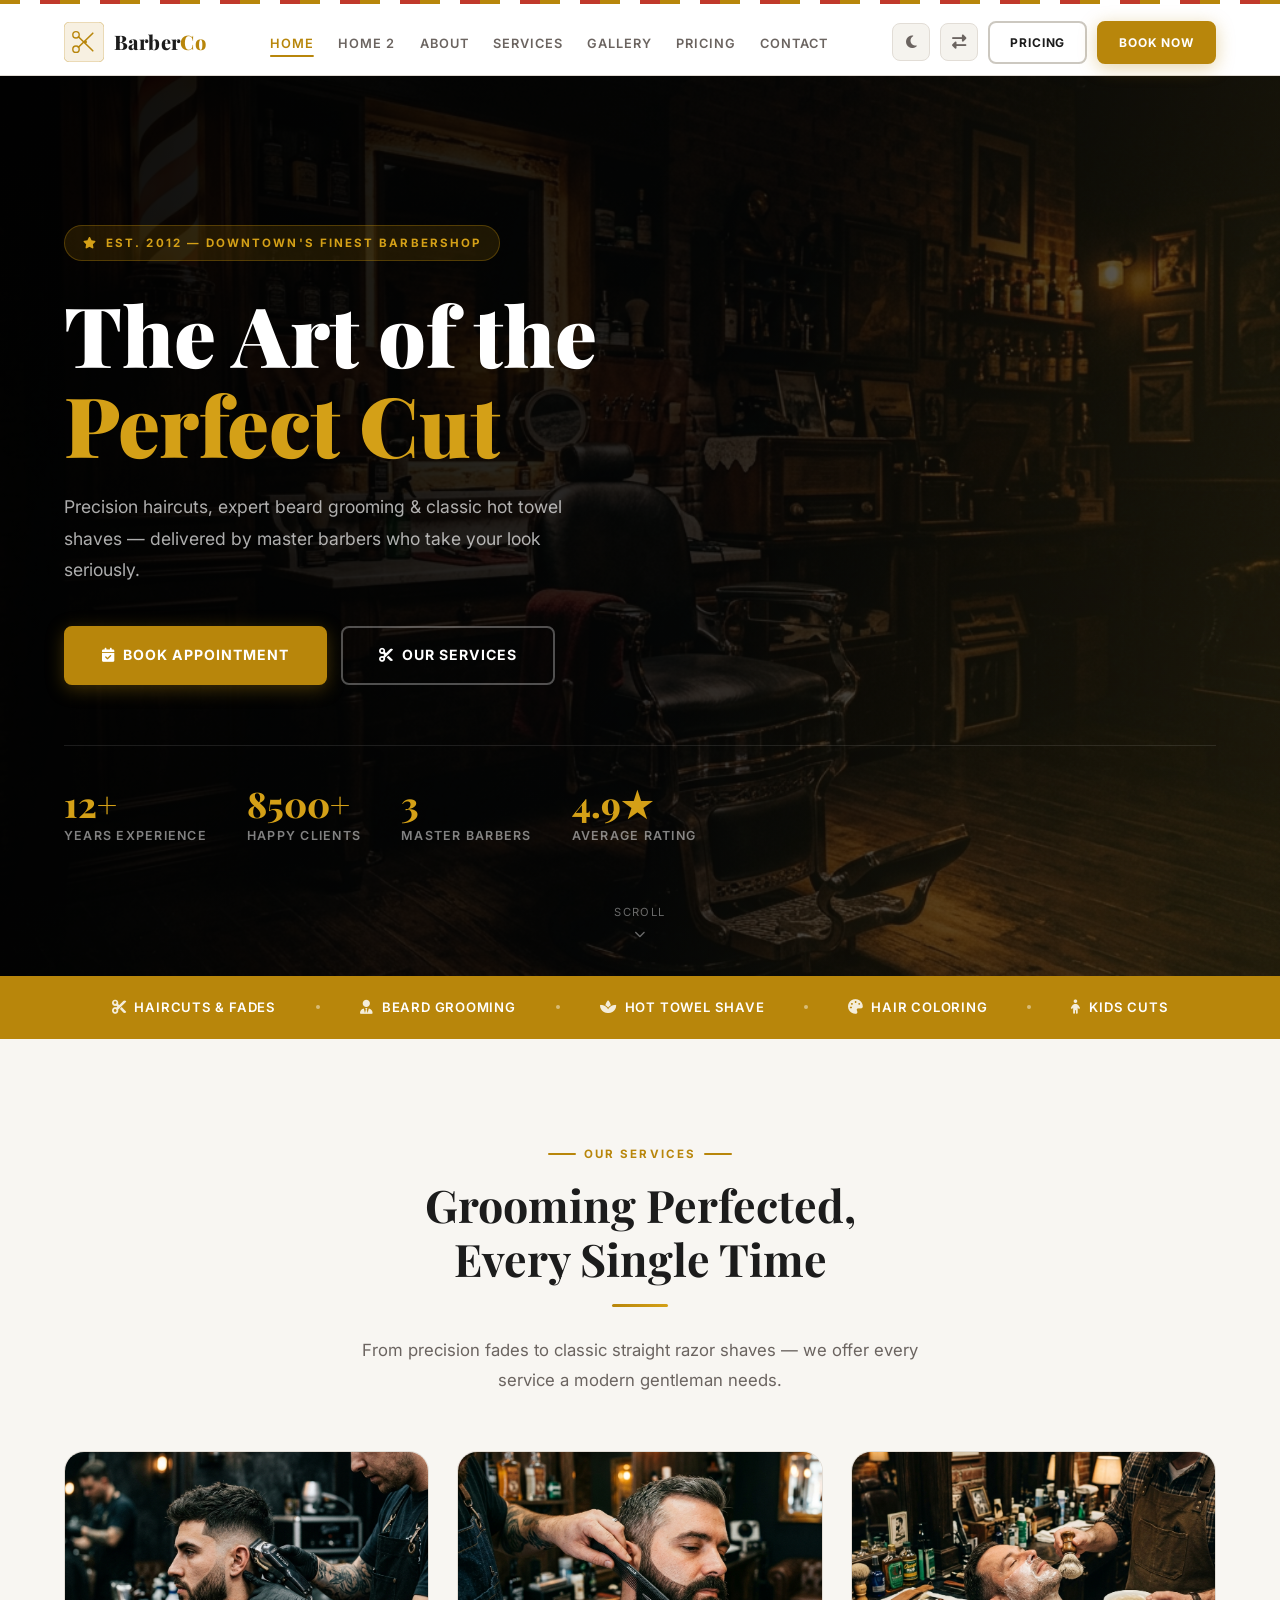
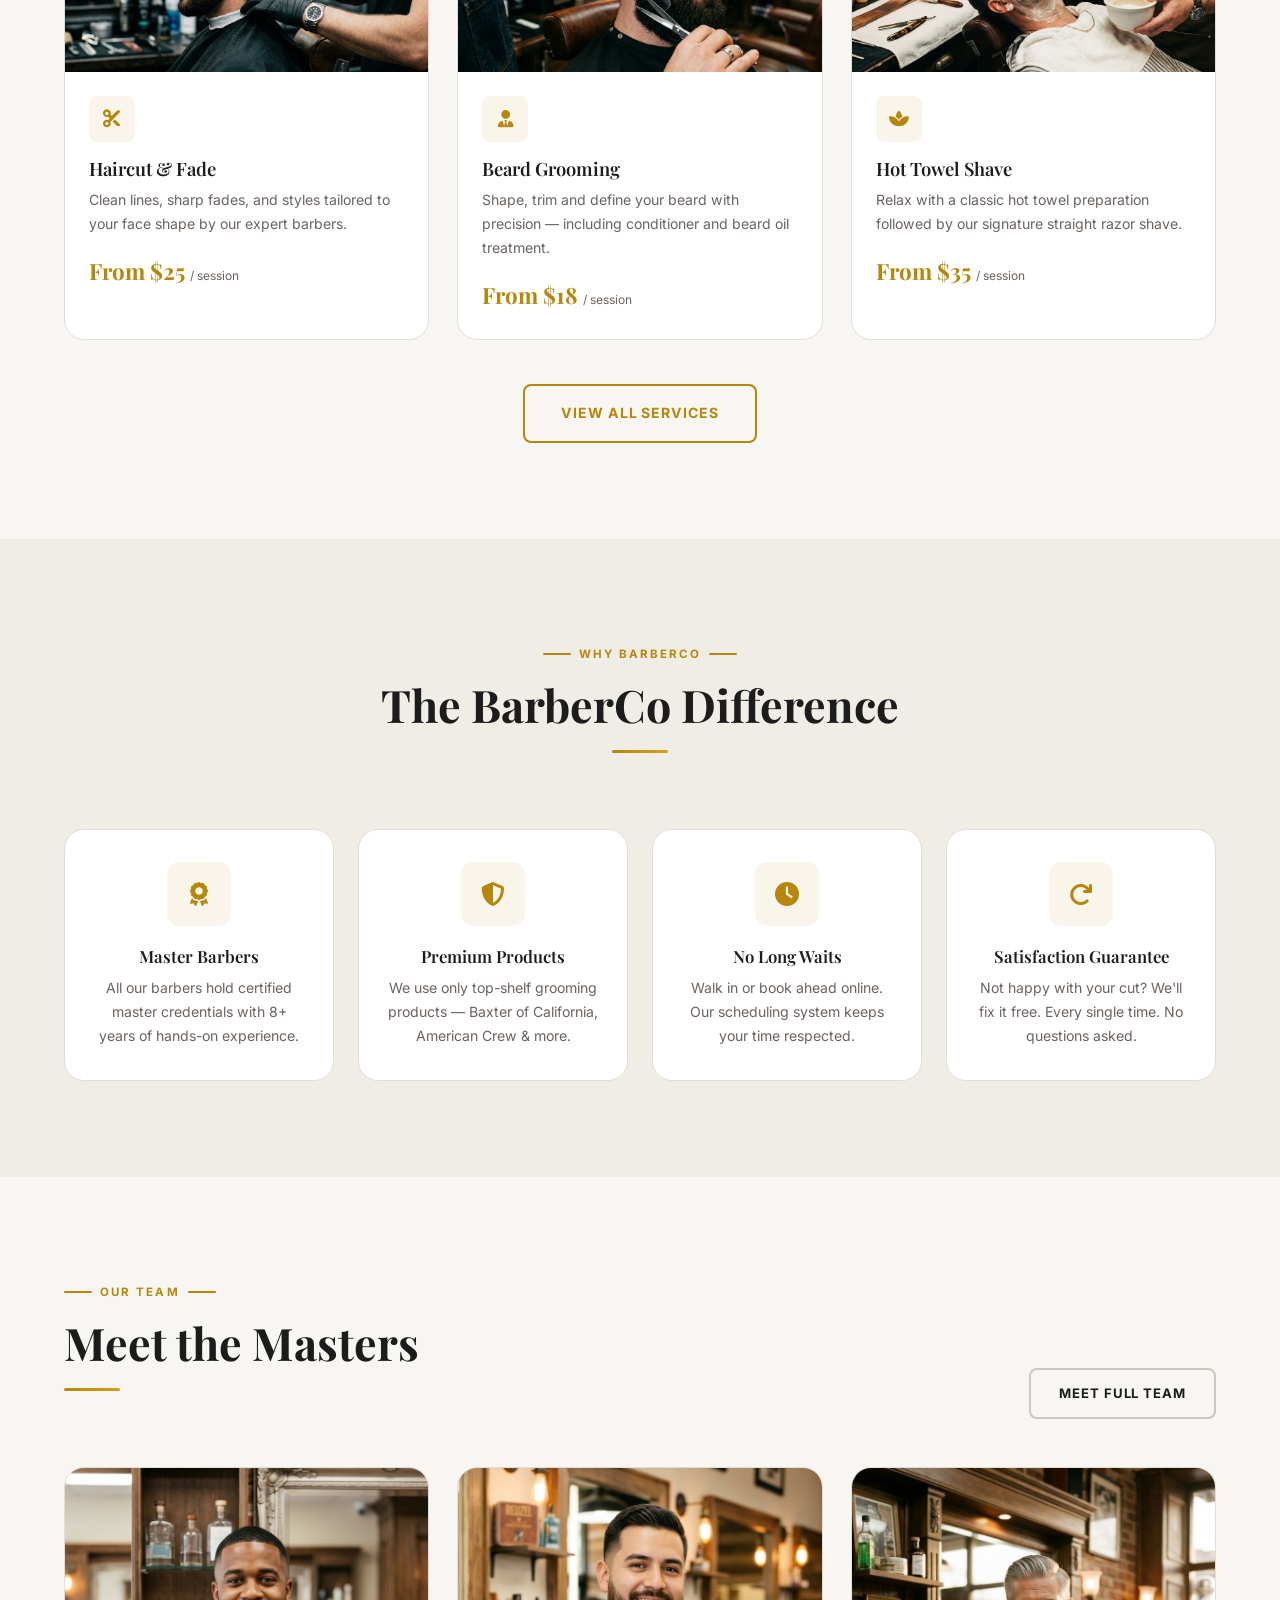
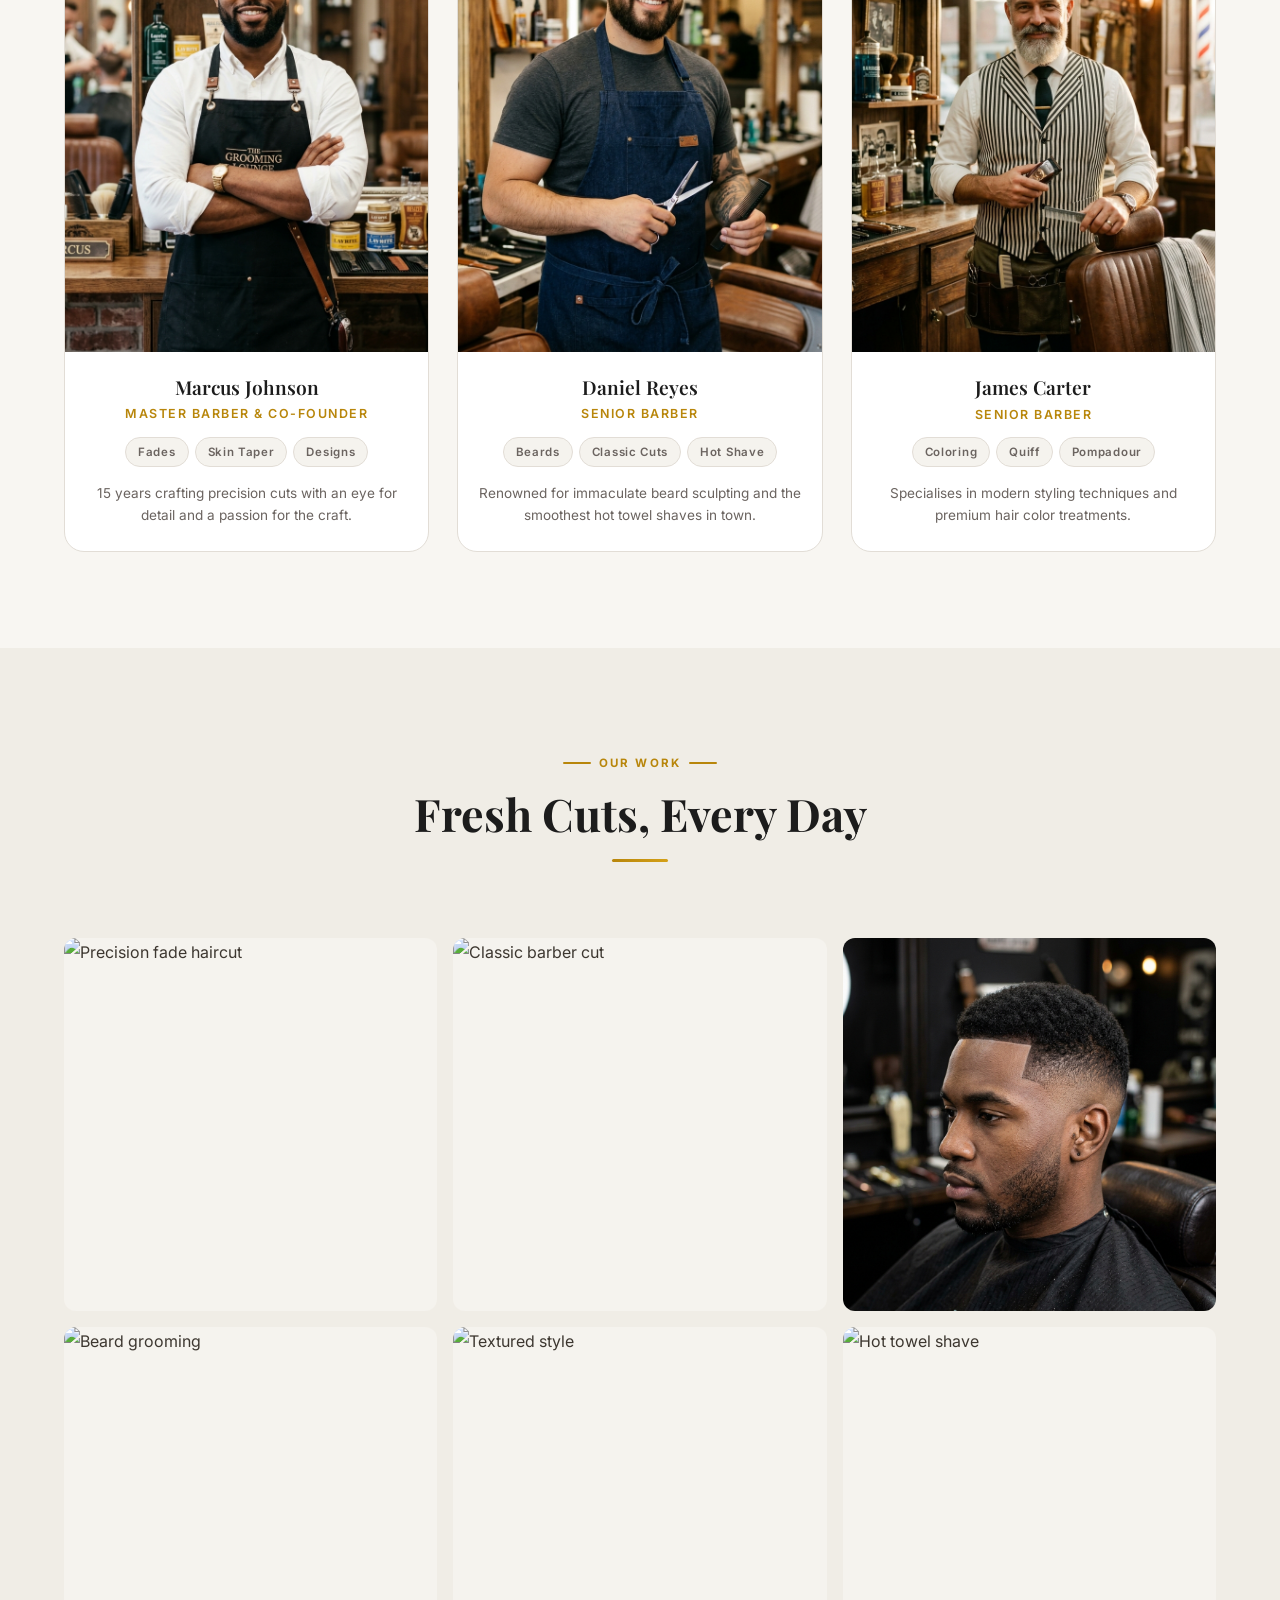
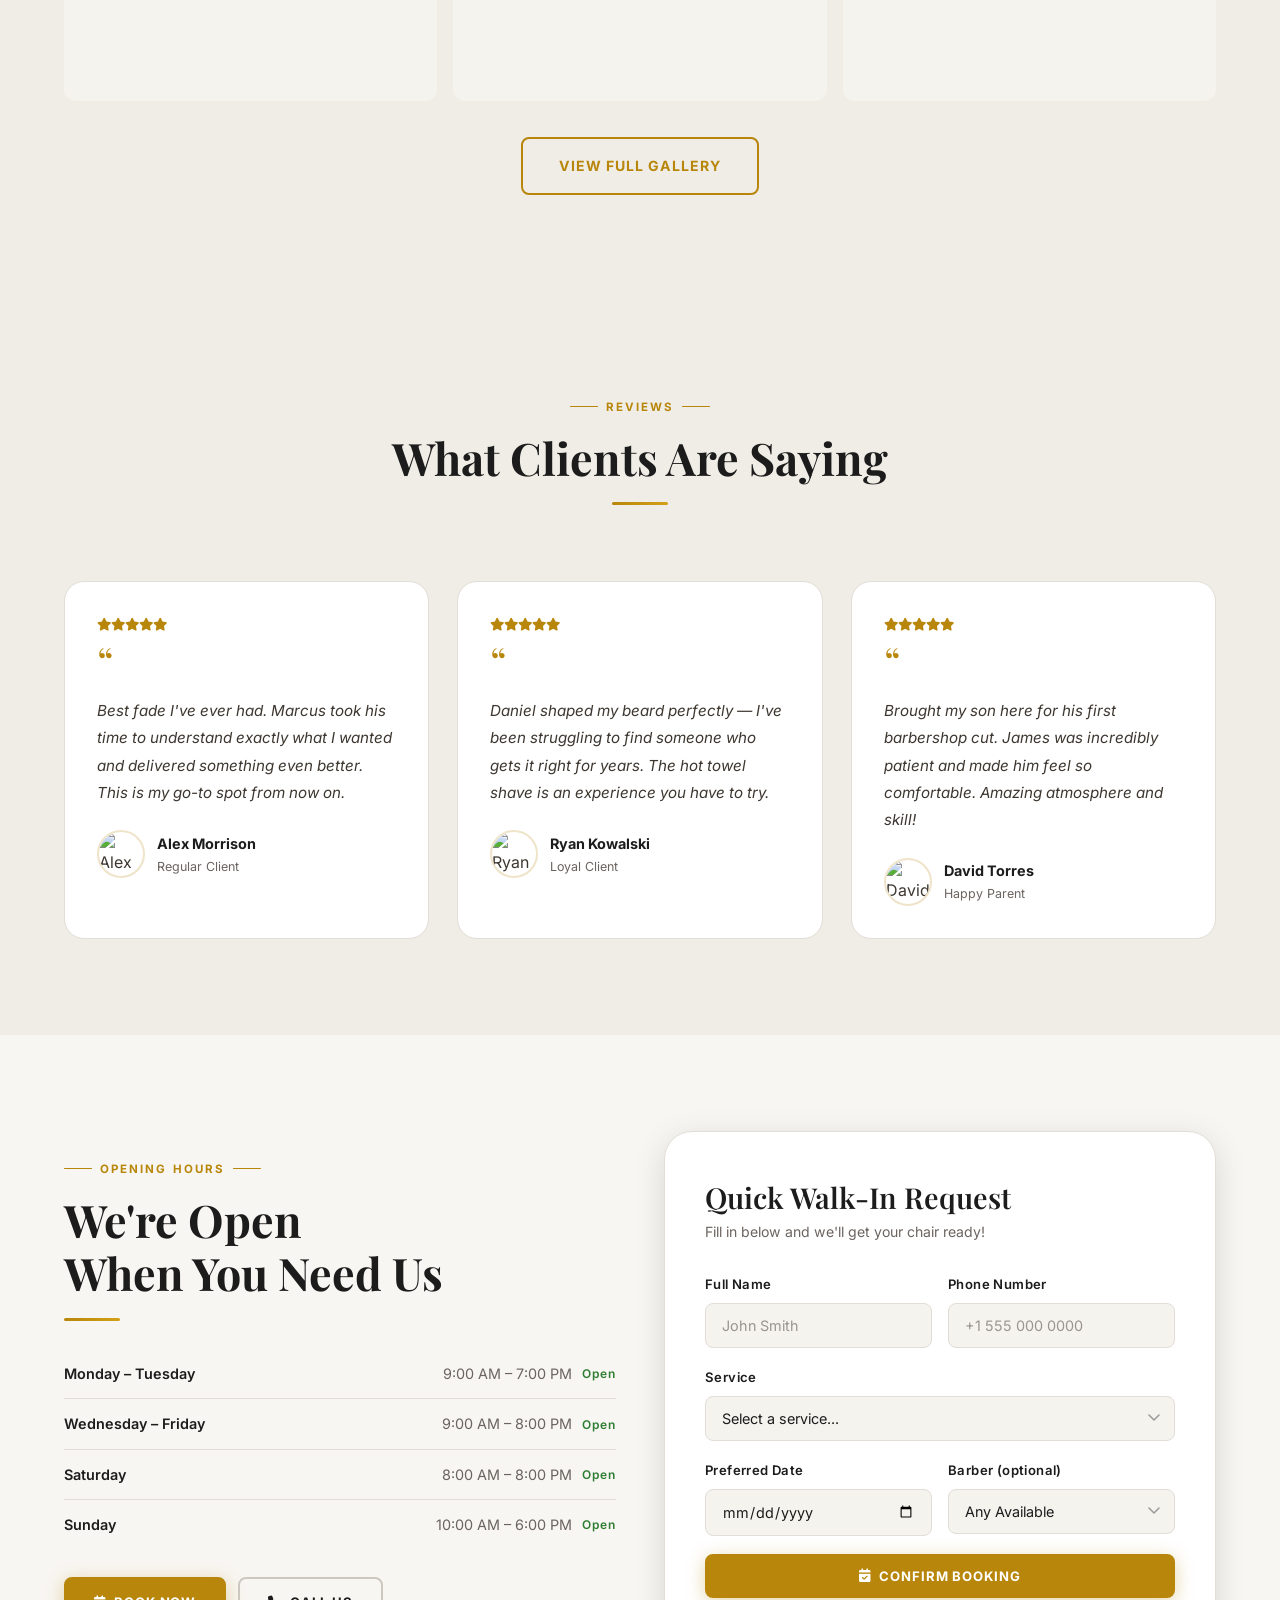
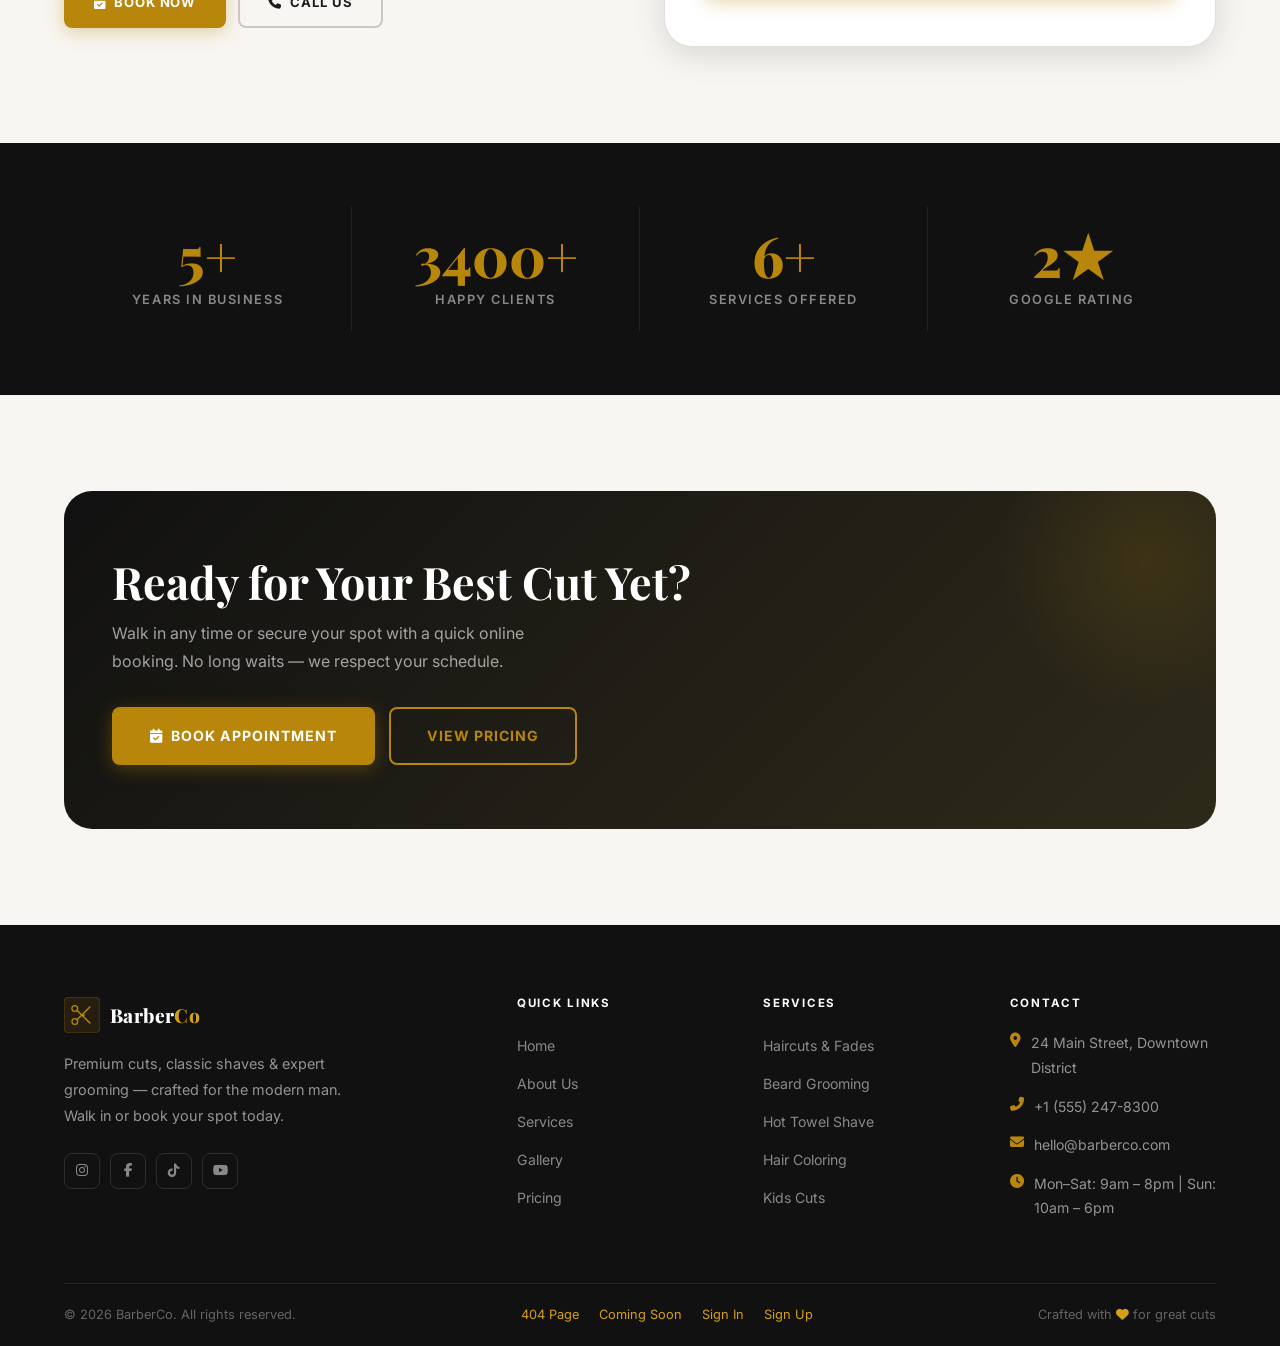
==== index.html @ e9c9df21 "first commit" ====
<!DOCTYPE html>
<html lang="en" dir="ltr">
<head>
    <meta charset="UTF-8">
    <meta name="viewport" content="width=device-width, initial-scale=1.0">
    <meta name="description" content="BarberCo — Premium Barbershop & Men's Grooming Salon. Expert haircuts, beard grooming, hot towel shaves and more. Walk in or book an appointment today.">
    <title>BarberCo | Premium Barbershop & Men's Grooming Salon</title>
    <link rel="icon" href="data:image/svg+xml,%3Csvg xmlns='http://www.w3.org/2000/svg' viewBox='0 0 100 100'%3E%3Crect width='100' height='100' rx='14' fill='%23B8860B' opacity='.15'/%3E%3Ccircle cx='30' cy='32' r='8' fill='none' stroke='%23B8860B' stroke-width='7'/%3E%3Ccircle cx='30' cy='68' r='8' fill='none' stroke='%23B8860B' stroke-width='7'/%3E%3Cline x1='36' y1='37' x2='72' y2='72' stroke='%23B8860B' stroke-width='8' stroke-linecap='round'/%3E%3Cline x1='36' y1='63' x2='72' y2='28' stroke='%23B8860B' stroke-width='8' stroke-linecap='round'/%3E%3C/svg%3E">
    <link rel="stylesheet" href="style.css">
    <link rel="stylesheet" href="https://cdnjs.cloudflare.com/ajax/libs/font-awesome/6.5.1/css/all.min.css">
    <style>
        /* ---- Hero ---- */
        .hero {
            position:relative;
            min-height:100vh;
            display:flex;
            align-items:center;
            overflow:hidden;
            background:#111;
        }
        .hero-bg {
            position:absolute;
            inset:0;
            width:100%;
            height:100%;
            object-fit:cover;
            opacity:0.45;
        }
        .hero-gradient-overlay {
            position:absolute;
            inset:0;
            background: linear-gradient(105deg, rgba(0,0,0,0.92) 0%, rgba(0,0,0,0.6) 55%, rgba(184,134,11,0.12) 100%);
        }
        .hero-content {
            position:relative;
            z-index:2;
            padding:100px 0 80px;
        }
        .hero-badge {
            display:inline-flex;
            align-items:center;
            gap:8px;
            background:rgba(184,134,11,0.15);
            border:1px solid rgba(184,134,11,0.35);
            color: #D4A017;
            font-size:0.72rem;
            font-weight:700;
            letter-spacing:0.18em;
            text-transform:uppercase;
            padding:7px 18px;
            border-radius:999px;
            margin-bottom:28px;
        }
        .hero-title {
            font-size:clamp(2.8rem,7vw,5.2rem);
            font-weight:900;
            color:#FFFFFF;
            line-height:1.08;
            margin-bottom:22px;
            max-width:680px;
        }
        .hero-title span { color: #D4A017; }
        .hero-desc {
            font-size:1.1rem;
            color:rgba(255,255,255,0.68);
            max-width:520px;
            line-height:1.8;
            margin-bottom:40px;
        }
        .hero-actions { display:flex; gap:14px; flex-wrap:wrap; }
        .hero-stats {
            display:flex;
            gap:40px;
            margin-top:60px;
            padding-top:40px;
            border-top:1px solid rgba(255,255,255,0.1);
            flex-wrap:wrap;
        }
        .hero-stat-num {
            font-family:'Playfair Display',serif;
            font-size:2.2rem;
            font-weight:800;
            color:#D4A017;
            line-height:1;
        }
        .hero-stat-label {
            font-size:0.78rem;
            font-weight:600;
            letter-spacing:0.1em;
            text-transform:uppercase;
            color:rgba(255,255,255,0.5);
            margin-top:4px;
        }
        /* Scroll indicator */
        .scroll-indicator {
            position:absolute;
            bottom:36px;
            left:50%;
            transform:translateX(-50%);
            display:flex;
            flex-direction:column;
            align-items:center;
            gap:6px;
            color:rgba(255,255,255,0.4);
            font-size:0.7rem;
            letter-spacing:0.12em;
            text-transform:uppercase;
            animation:bounce 2s infinite;
            z-index:2;
        }
        @keyframes bounce { 0%,100%{transform:translateX(-50%) translateY(0)} 50%{transform:translateX(-50%) translateY(6px)} }
        /* Services strip */
        .services-strip {
            background: var(--primary);
            padding:20px 0;
        }
        .strip-inner {
            display:flex;
            align-items:center;
            justify-content:center;
            gap:40px;
            flex-wrap:wrap;
        }
        .strip-item {
            display:flex;
            align-items:center;
            gap:8px;
            color:#FFFFFF;
            font-size:0.82rem;
            font-weight:600;
            letter-spacing:0.06em;
            text-transform:uppercase;
        }
        .strip-item i { font-size:0.9rem; opacity:0.85; }
        .strip-dot { width:4px; height:4px; border-radius:50%; background:rgba(255,255,255,0.45); }

        /* Why Choose Us */
        .why-card {
            background:var(--surface-card);
            border:1px solid var(--border);
            border-radius:var(--radius-lg);
            padding:32px 28px;
            text-align:center;
            transition:var(--transition);
        }
        .why-card:hover { box-shadow:var(--shadow-lg); transform:translateY(-5px); border-color:var(--primary-glow); }
        .why-icon {
            width:64px; height:64px;
            border-radius:var(--radius-md);
            background:var(--primary-subtle);
            color:var(--primary);
            display:flex;
            align-items:center;
            justify-content:center;
            font-size:1.5rem;
            margin:0 auto 20px;
        }
        .why-title { font-size:1.05rem; margin-bottom:10px; }
        .why-desc { font-size:0.88rem; color:var(--text-muted); line-height:1.7; }

        /* Booking CTA banner */
        .book-banner {
            background: linear-gradient(135deg, var(--secondary-dark) 0%, #2E2A1A 100%);
            border-radius:var(--radius-xl);
            padding:64px 48px;
            display:flex;
            align-items:center;
            justify-content:space-between;
            gap:32px;
            flex-wrap:wrap;
            position:relative;
            overflow:hidden;
        }
        .book-banner::before {
            content:'';
            position:absolute;
            top:-80px; right:-80px;
            width:300px; height:300px;
            border-radius:50%;
            background:radial-gradient(circle,rgba(184,134,11,0.15) 0%,transparent 70%);
        }
        .book-banner-text h2 { color:#FFFFFF; margin-bottom:10px; }
        .book-banner-text p { color:rgba(255,255,255,0.6); max-width:480px; }
        @media(max-width:768px){ .book-banner { padding:40px 24px; flex-direction:column; text-align:center; } }

        /* Testimonials */
        .testimonials-bg { background:var(--bg-alt); }

        /* Opening hours */
        .hours-table { width:100%; }
        .hours-row {
            display:flex;
            justify-content:space-between;
            align-items:center;
            padding:12px 0;
            border-bottom:1px solid var(--border);
            font-size:0.9rem;
        }
        .hours-row:last-child { border-bottom:none; }
        .hours-day { font-weight:600; color:var(--text-dark); }
        .hours-time { color:var(--text-muted); }
        .hours-open { color:var(--success); font-weight:600; font-size:0.75rem; letter-spacing:0.08em; }
    </style>
</head>
<body>

<!-- Navbar -->
<div id="navbar-placeholder"></div>

<!-- ========== HERO ========== -->
<section class="hero" id="hero">
    <img src="assets/hero_home1.png" alt="BarberCo premium barbershop interior" class="hero-bg">
    <div class="hero-gradient-overlay"></div>
    <div class="container">
        <div class="hero-content">
            <div class="hero-badge aos">
                <i class="fas fa-star" style="color:#D4A017;"></i>
                Est. 2012 — Downtown's Finest Barbershop
            </div>
            <h1 class="hero-title aos delay-1">
                The Art of the<br><span>Perfect Cut</span>
            </h1>
            <p class="hero-desc aos delay-2">
                Precision haircuts, expert beard grooming & classic hot towel shaves — delivered by master barbers who take your look seriously.
            </p>
            <div class="hero-actions aos delay-3">
                <a href="contact.html#booking" class="btn btn-primary btn-lg" id="hero-book-btn">
                    <i class="fas fa-calendar-check"></i> Book Appointment
                </a>
                <a href="services.html" class="btn btn-secondary btn-lg" id="hero-services-btn" style="border-color:rgba(255,255,255,0.3);color:#FFFFFF;">
                    <i class="fas fa-scissors"></i> Our Services
                </a>
            </div>
            <div class="hero-stats aos delay-4">
                <div>
                    <div class="hero-stat-num" data-counter data-target="12" data-suffix="+">0+</div>
                    <div class="hero-stat-label">Years Experience</div>
                </div>
                <div>
                    <div class="hero-stat-num" data-counter data-target="8500" data-suffix="+">0+</div>
                    <div class="hero-stat-label">Happy Clients</div>
                </div>
                <div>
                    <div class="hero-stat-num" data-counter data-target="3">0</div>
                    <div class="hero-stat-label">Master Barbers</div>
                </div>
                <div>
                    <div class="hero-stat-num" data-counter data-target="4.9" data-suffix="★">0★</div>
                    <div class="hero-stat-label">Average Rating</div>
                </div>
            </div>
        </div>
    </div>
    <div class="scroll-indicator">
        <span>Scroll</span>
        <i class="fas fa-chevron-down"></i>
    </div>
</section>

<!-- Services Strip -->
<div class="services-strip">
    <div class="container">
        <div class="strip-inner">
            <div class="strip-item"><i class="fas fa-cut"></i> Haircuts & Fades</div>
            <div class="strip-dot hide-mobile"></div>
            <div class="strip-item"><i class="fas fa-user-tie"></i> Beard Grooming</div>
            <div class="strip-dot hide-mobile"></div>
            <div class="strip-item"><i class="fas fa-spa"></i> Hot Towel Shave</div>
            <div class="strip-dot hide-mobile"></div>
            <div class="strip-item"><i class="fas fa-palette"></i> Hair Coloring</div>
            <div class="strip-dot hide-mobile"></div>
            <div class="strip-item"><i class="fas fa-child"></i> Kids Cuts</div>
        </div>
    </div>
</div>

<!-- ========== SERVICES PREVIEW ========== -->
<section class="section" id="services-preview">
    <div class="container">
        <div class="text-center">
            <div class="section-label aos">Our Services</div>
            <h2 class="section-title aos delay-1">Grooming Perfected,<br>Every Single Time</h2>
            <div class="gold-divider"></div>
            <p class="section-desc aos delay-2">From precision fades to classic straight razor shaves — we offer every service a modern gentleman needs.</p>
        </div>
        <div style="height:56px;"></div>
        <div class="grid-3">
            <div class="service-card aos delay-1">
                <img src="assets/service_haircut.png" alt="Precision haircut service" class="service-img" loading="lazy">
                <div class="service-body">
                    <div class="service-icon"><i class="fas fa-cut"></i></div>
                    <h3 class="service-title">Haircut & Fade</h3>
                    <p class="service-desc">Clean lines, sharp fades, and styles tailored to your face shape by our expert barbers.</p>
                    <div class="service-price">From $25 <small>/ session</small></div>
                </div>
            </div>
            <div class="service-card aos delay-2">
                <img src="assets/service_beard.png" alt="Beard grooming service" class="service-img" loading="lazy">
                <div class="service-body">
                    <div class="service-icon"><i class="fas fa-user-tie"></i></div>
                    <h3 class="service-title">Beard Grooming</h3>
                    <p class="service-desc">Shape, trim and define your beard with precision — including conditioner and beard oil treatment.</p>
                    <div class="service-price">From $18 <small>/ session</small></div>
                </div>
            </div>
            <div class="service-card aos delay-3">
                <img src="assets/service_shave.png" alt="Hot towel straight razor shave" class="service-img" loading="lazy">
                <div class="service-body">
                    <div class="service-icon"><i class="fas fa-spa"></i></div>
                    <h3 class="service-title">Hot Towel Shave</h3>
                    <p class="service-desc">Relax with a classic hot towel preparation followed by our signature straight razor shave.</p>
                    <div class="service-price">From $35 <small>/ session</small></div>
                </div>
            </div>
        </div>
        <div style="text-align:center;margin-top:44px;">
            <a href="services.html" class="btn btn-outline-gold btn-lg" id="home-view-all-services">View All Services</a>
        </div>
    </div>
</section>

<!-- ========== WHY CHOOSE US ========== -->
<section class="section bg-alt" id="why-us">
    <div class="container">
        <div class="text-center">
            <div class="section-label aos">Why BarberCo</div>
            <h2 class="section-title aos delay-1">The BarberCo Difference</h2>
            <div class="gold-divider"></div>
        </div>
        <div style="height:48px;"></div>
        <div class="grid-4">
            <div class="why-card aos delay-1">
                <div class="why-icon"><i class="fas fa-award"></i></div>
                <h4 class="why-title">Master Barbers</h4>
                <p class="why-desc">All our barbers hold certified master credentials with 8+ years of hands-on experience.</p>
            </div>
            <div class="why-card aos delay-2">
                <div class="why-icon"><i class="fas fa-shield-alt"></i></div>
                <h4 class="why-title">Premium Products</h4>
                <p class="why-desc">We use only top-shelf grooming products — Baxter of California, American Crew & more.</p>
            </div>
            <div class="why-card aos delay-3">
                <div class="why-icon"><i class="fas fa-clock"></i></div>
                <h4 class="why-title">No Long Waits</h4>
                <p class="why-desc">Walk in or book ahead online. Our scheduling system keeps your time respected.</p>
            </div>
            <div class="why-card aos delay-4">
                <div class="why-icon"><i class="fas fa-redo"></i></div>
                <h4 class="why-title">Satisfaction Guarantee</h4>
                <p class="why-desc">Not happy with your cut? We'll fix it free. Every single time. No questions asked.</p>
            </div>
        </div>
    </div>
</section>

<!-- ========== BARBERS PREVIEW ========== -->
<section class="section" id="barbers">
    <div class="container">
        <div style="display:flex;align-items:flex-end;justify-content:space-between;flex-wrap:wrap;gap:20px;margin-bottom:48px;">
            <div>
                <div class="section-label aos">Our Team</div>
                <h2 class="section-title aos delay-1">Meet the Masters</h2>
                <div class="gold-divider"></div>
            </div>
            <a href="about.html" class="btn btn-secondary aos" id="home-meet-team">Meet Full Team</a>
        </div>
        <div class="grid-3">
            <div class="barber-card aos delay-1">
                <img src="assets/barber_marcus.png" alt="Marcus Johnson - Master Barber" class="barber-img" loading="lazy">
                <div class="barber-body">
                    <h3 class="barber-name">Marcus Johnson</h3>
                    <div class="barber-role">Master Barber & Co-Founder</div>
                    <div class="barber-specialties">
                        <span class="barber-tag">Fades</span>
                        <span class="barber-tag">Skin Taper</span>
                        <span class="barber-tag">Designs</span>
                    </div>
                    <p style="font-size:0.85rem;color:var(--text-muted);line-height:1.6;">15 years crafting precision cuts with an eye for detail and a passion for the craft.</p>
                </div>
            </div>
            <div class="barber-card aos delay-2">
                <img src="assets/barber_daniel.png" alt="Daniel Reyes - Senior Barber" class="barber-img" loading="lazy">
                <div class="barber-body">
                    <h3 class="barber-name">Daniel Reyes</h3>
                    <div class="barber-role">Senior Barber</div>
                    <div class="barber-specialties">
                        <span class="barber-tag">Beards</span>
                        <span class="barber-tag">Classic Cuts</span>
                        <span class="barber-tag">Hot Shave</span>
                    </div>
                    <p style="font-size:0.85rem;color:var(--text-muted);line-height:1.6;">Renowned for immaculate beard sculpting and the smoothest hot towel shaves in town.</p>
                </div>
            </div>
            <div class="barber-card aos delay-3">
                <img src="assets/barber_james.png" alt="James Carter - Senior Barber" class="barber-img" loading="lazy">
                <div class="barber-body">
                    <h3 class="barber-name">James Carter</h3>
                    <div class="barber-role">Senior Barber</div>
                    <div class="barber-specialties">
                        <span class="barber-tag">Coloring</span>
                        <span class="barber-tag">Quiff</span>
                        <span class="barber-tag">Pompadour</span>
                    </div>
                    <p style="font-size:0.85rem;color:var(--text-muted);line-height:1.6;">Specialises in modern styling techniques and premium hair color treatments.</p>
                </div>
            </div>
        </div>
    </div>
</section>

<!-- ========== GALLERY STRIP ========== -->
<section class="section bg-alt" id="gallery-strip">
    <div class="container">
        <div class="text-center">
            <div class="section-label aos">Our Work</div>
            <h2 class="section-title aos delay-1">Fresh Cuts, Every Day</h2>
            <div class="gold-divider"></div>
        </div>
        <div style="height:48px;"></div>
        <div class="gallery-grid">
            <div class="gallery-item aos delay-1">
                <img src="https://images.unsplash.com/photo-1503951914875-452162b0f3f1?w=600&q=80" alt="Precision fade haircut" loading="lazy">
                <div class="gallery-overlay"><span>Skin Fade</span></div>
            </div>
            <div class="gallery-item aos delay-2">
                <img src="https://images.unsplash.com/photo-1621605815971-fbc98d665033?w=600&q=80" alt="Classic barber cut" loading="lazy">
                <div class="gallery-overlay"><span>Classic Cut</span></div>
            </div>
            <div class="gallery-item aos delay-3">
                <img src="assets/gallery_1.png" alt="Modern fade cut" loading="lazy">
                <div class="gallery-overlay"><span>Modern Fade</span></div>
            </div>
            <div class="gallery-item aos delay-1">
                <img src="https://images.unsplash.com/photo-1599351431202-1e0f0137899a?w=600&q=80" alt="Beard grooming" loading="lazy">
                <div class="gallery-overlay"><span>Beard Sculpt</span></div>
            </div>
            <div class="gallery-item aos delay-2">
                <img src="https://images.unsplash.com/photo-1634449571010-02389ed0f9b0?w=600&q=80" alt="Textured style" loading="lazy">
                <div class="gallery-overlay"><span>Textured Style</span></div>
            </div>
            <div class="gallery-item aos delay-3">
                <img src="https://images.unsplash.com/photo-1517832606299-7ae9b720a176?w=600&q=80" alt="Hot towel shave" loading="lazy">
                <div class="gallery-overlay"><span>Hot Towel Shave</span></div>
            </div>
        </div>
        <div style="text-align:center;margin-top:36px;">
            <a href="gallery.html" class="btn btn-outline-gold btn-lg" id="home-view-gallery">View Full Gallery</a>
        </div>
    </div>
</section>

<!-- ========== TESTIMONIALS ========== -->
<section class="section testimonials-bg" id="testimonials">
    <div class="container">
        <div class="text-center">
            <div class="section-label aos">Reviews</div>
            <h2 class="section-title aos delay-1">What Clients Are Saying</h2>
            <div class="gold-divider"></div>
        </div>
        <div style="height:48px;"></div>
        <div class="grid-3">
            <div class="testimonial-card aos delay-1">
                <div class="testimonial-stars"><i class="fas fa-star"></i><i class="fas fa-star"></i><i class="fas fa-star"></i><i class="fas fa-star"></i><i class="fas fa-star"></i></div>
                <div class="testimonial-quote">&ldquo;</div>
                <p class="testimonial-text">Best fade I've ever had. Marcus took his time to understand exactly what I wanted and delivered something even better. This is my go-to spot from now on.</p>
                <div class="testimonial-author">
                    <img src="https://images.unsplash.com/photo-1507003211169-0a1dd7228f2d?w=100&q=80" alt="Alex M." class="testimonial-avatar" loading="lazy">
                    <div>
                        <div class="testimonial-name">Alex Morrison</div>
                        <div class="testimonial-role">Regular Client</div>
                    </div>
                </div>
            </div>
            <div class="testimonial-card aos delay-2">
                <div class="testimonial-stars"><i class="fas fa-star"></i><i class="fas fa-star"></i><i class="fas fa-star"></i><i class="fas fa-star"></i><i class="fas fa-star"></i></div>
                <div class="testimonial-quote">&ldquo;</div>
                <p class="testimonial-text">Daniel shaped my beard perfectly — I've been struggling to find someone who gets it right for years. The hot towel shave is an experience you have to try.</p>
                <div class="testimonial-author">
                    <img src="https://images.unsplash.com/photo-1472099645785-5658abf4ff4e?w=100&q=80" alt="Ryan K." class="testimonial-avatar" loading="lazy">
                    <div>
                        <div class="testimonial-name">Ryan Kowalski</div>
                        <div class="testimonial-role">Loyal Client</div>
                    </div>
                </div>
            </div>
            <div class="testimonial-card aos delay-3">
                <div class="testimonial-stars"><i class="fas fa-star"></i><i class="fas fa-star"></i><i class="fas fa-star"></i><i class="fas fa-star"></i><i class="fas fa-star"></i></div>
                <div class="testimonial-quote">&ldquo;</div>
                <p class="testimonial-text">Brought my son here for his first barbershop cut. James was incredibly patient and made him feel so comfortable. Amazing atmosphere and skill!</p>
                <div class="testimonial-author">
                    <img src="https://images.unsplash.com/photo-1560250097-0b93528c311a?w=100&q=80" alt="David T." class="testimonial-avatar" loading="lazy">
                    <div>
                        <div class="testimonial-name">David Torres</div>
                        <div class="testimonial-role">Happy Parent</div>
                    </div>
                </div>
            </div>
        </div>
    </div>
</section>

<!-- ========== HOURS + BOOKING CTA ========== -->
<section class="section" id="hours-booking">
    <div class="container">
        <div class="grid-2" style="gap:48px;align-items:center;">
            <!-- Hours -->
            <div class="aos">
                <div class="section-label">Opening Hours</div>
                <h2 class="section-title">We're Open<br>When You Need Us</h2>
                <div class="gold-divider"></div>
                <div class="hours-table">
                    <div class="hours-row"><span class="hours-day">Monday – Tuesday</span><div style="display:flex;align-items:center;gap:10px;"><span class="hours-time">9:00 AM – 7:00 PM</span><span class="hours-open">Open</span></div></div>
                    <div class="hours-row"><span class="hours-day">Wednesday – Friday</span><div style="display:flex;align-items:center;gap:10px;"><span class="hours-time">9:00 AM – 8:00 PM</span><span class="hours-open">Open</span></div></div>
                    <div class="hours-row"><span class="hours-day">Saturday</span><div style="display:flex;align-items:center;gap:10px;"><span class="hours-time">8:00 AM – 8:00 PM</span><span class="hours-open">Open</span></div></div>
                    <div class="hours-row"><span class="hours-day">Sunday</span><div style="display:flex;align-items:center;gap:10px;"><span class="hours-time">10:00 AM – 6:00 PM</span><span class="hours-open">Open</span></div></div>
                </div>
                <div style="margin-top:28px;display:flex;gap:12px;flex-wrap:wrap;">
                    <a href="contact.html#booking" class="btn btn-primary" id="hours-book-btn"><i class="fas fa-calendar-check"></i> Book Now</a>
                    <a href="tel:+15552478300" class="btn btn-secondary" id="hours-call-btn"><i class="fas fa-phone"></i> Call Us</a>
                </div>
            </div>
            <!-- Booking Form -->
            <div class="booking-form aos delay-2" id="booking">
                <h3 style="margin-bottom:6px;">Quick Walk-In Request</h3>
                <p style="font-size:0.88rem;color:var(--text-muted);margin-bottom:28px;">Fill in below and we'll get your chair ready!</p>
                <form id="booking-form">
                    <div class="form-row">
                        <div class="form-group">
                            <label class="form-label" for="book-name">Full Name</label>
                            <input type="text" id="book-name" class="form-input" placeholder="John Smith" required>
                        </div>
                        <div class="form-group">
                            <label class="form-label" for="book-phone">Phone Number</label>
                            <input type="tel" id="book-phone" class="form-input" placeholder="+1 555 000 0000" required>
                        </div>
                    </div>
                    <div class="form-group">
                        <label class="form-label" for="book-service">Service</label>
                        <select id="book-service" class="form-input form-select" required>
                            <option value="">Select a service...</option>
                            <option>Haircut & Fade</option>
                            <option>Beard Grooming</option>
                            <option>Hot Towel Shave</option>
                            <option>Hair Coloring</option>
                            <option>Full Package (Hair + Beard)</option>
                            <option>Kids Haircut</option>
                        </select>
                    </div>
                    <div class="form-row">
                        <div class="form-group">
                            <label class="form-label" for="book-date">Preferred Date</label>
                            <input type="date" id="book-date" class="form-input" required>
                        </div>
                        <div class="form-group">
                            <label class="form-label" for="book-barber">Barber (optional)</label>
                            <select id="book-barber" class="form-input form-select">
                                <option value="">Any Available</option>
                                <option>Marcus Johnson</option>
                                <option>Daniel Reyes</option>
                                <option>James Carter</option>
                            </select>
                        </div>
                    </div>
                    <button type="submit" class="btn btn-primary btn-full" id="booking-submit-btn">
                        <i class="fas fa-calendar-check"></i> Confirm Booking
                    </button>
                </form>
            </div>
        </div>
    </div>
</section>

<!-- ========== STATS ========== -->
<section class="section-sm" style="background:var(--secondary-dark);">
    <div class="container">
        <div class="stats-grid-4">
            <div class="stat-block aos delay-1" style="border-right:1px solid rgba(255,255,255,0.08);">
                <div class="stat-number" data-counter data-target="12" data-suffix="+">0+</div>
                <div class="stat-label" style="color:rgba(255,255,255,0.5);">Years in Business</div>
            </div>
            <div class="stat-block aos delay-2" style="border-right:1px solid rgba(255,255,255,0.08);">
                <div class="stat-number" data-counter data-target="8500" data-suffix="+">0+</div>
                <div class="stat-label" style="color:rgba(255,255,255,0.5);">Happy Clients</div>
            </div>
            <div class="stat-block aos delay-3" style="border-right:1px solid rgba(255,255,255,0.08);">
                <div class="stat-number" data-counter data-target="15" data-suffix="+">0+</div>
                <div class="stat-label" style="color:rgba(255,255,255,0.5);">Services Offered</div>
            </div>
            <div class="stat-block aos delay-4">
                <div class="stat-number" data-counter data-target="5" data-suffix="★">0★</div>
                <div class="stat-label" style="color:rgba(255,255,255,0.5);">Google Rating</div>
            </div>
        </div>
    </div>
</section>

<!-- ========== BOOKING CTA BANNER ========== -->
<section class="section">
    <div class="container">
        <div class="book-banner aos">
            <div class="book-banner-text">
                <h2>Ready for Your Best Cut Yet?</h2>
                <p>Walk in any time or secure your spot with a quick online booking. No long waits — we respect your schedule.</p>
            </div>
            <div style="display:flex;gap:14px;flex-wrap:wrap;position:relative;z-index:2;">
                <a href="contact.html#booking" class="btn btn-primary btn-lg" id="cta-book-appointment">
                    <i class="fas fa-calendar-check"></i> Book Appointment
                </a>
                <a href="pricing.html" class="btn btn-outline-gold btn-lg" id="cta-view-pricing">
                    View Pricing
                </a>
            </div>
        </div>
    </div>
</section>

<!-- Footer -->
<div id="footer-placeholder"></div>

<script src="components.js"></script>
<script src="script.js"></script>
</body>
</html>
---- style.css ----
/* ============================================================
   BarberCo — Barbershop & Men's Grooming Salon
   Global Design System
   ============================================================ */

@import url('https://fonts.googleapis.com/css2?family=Playfair+Display:ital,wght@0,400;0,500;0,600;0,700;0,800;0,900;1,400;1,700&family=Inter:wght@300;400;500;600;700&display=swap');

/* ---- CSS Variables (Light Mode) ---- */
:root {
    --primary:         #B8860B;
    --primary-light:   #D4A017;
    --primary-dark:    #8B6508;
    --primary-glow:    rgba(184,134,11,0.22);
    --primary-subtle:  rgba(184,134,11,0.08);
    --secondary:       #1C1C1C;
    --secondary-light: #2E2E2E;
    --secondary-dark:  #111111;

    --bg:              #F8F6F2;
    --bg-alt:          #F0EDE6;
    --surface:         #FFFFFF;
    --surface-alt:     #F5F3EE;
    --surface-card:    #FFFFFF;

    --text-dark:       #1C1C1C;
    --text-body:       #3D3730;
    --text-muted:      #6B6460;
    --text-light:      #9A9490;

    --border:          #E2DDD6;
    --border-dark:     #CCC8C0;

    --success:         #2E7D32;
    --warning:         #B8860B;
    --error:           #C62828;
    --info:            #1565C0;

    --shadow-sm:  0 1px 3px rgba(0,0,0,0.08);
    --shadow-md:  0 4px 16px rgba(0,0,0,0.10);
    --shadow-lg:  0 8px 32px rgba(0,0,0,0.13);
    --shadow-xl:  0 16px 48px rgba(0,0,0,0.16);
    --shadow-gold: 0 8px 32px rgba(184,134,11,0.25);

    --radius-xs: 4px;
    --radius-sm: 8px;
    --radius-md: 12px;
    --radius-lg: 20px;
    --radius-xl: 28px;
    --radius-full: 9999px;

    --transition: all 0.32s cubic-bezier(0.4,0,0.2,1);
    --transition-fast: all 0.18s ease;

    --nav-height: 76px;

    --logo-color: #B8860B;
    --logo-text: #1C1C1C;
}

/* ---- Dark Mode ---- */
.dark {
    --bg:              #111111;
    --bg-alt:          #161616;
    --surface:         #1C1C1C;
    --surface-alt:     #242424;
    --surface-card:    #1E1E1E;

    --text-dark:       #F0EDE6;
    --text-body:       #D4CFC8;
    --text-muted:      #908880;
    --text-light:      #605850;

    --border:          #2E2E2E;
    --border-dark:     #383838;

    --shadow-sm:  0 1px 3px rgba(0,0,0,0.35);
    --shadow-md:  0 4px 16px rgba(0,0,0,0.45);
    --shadow-lg:  0 8px 32px rgba(0,0,0,0.55);
    --shadow-xl:  0 16px 48px rgba(0,0,0,0.65);
    --shadow-gold: 0 8px 32px rgba(184,134,11,0.35);

    --logo-color: #D4A017;
    --logo-text: #F0EDE6;
}

/* ---- Reset ---- */
*, *::before, *::after { margin:0; padding:0; box-sizing:border-box; }
html { scroll-behavior:smooth; font-size:16px; overflow-x:clip; }
body {
    font-family:'Inter', sans-serif;
    color: var(--text-body);
    background: var(--bg);
    line-height:1.75;
    overflow-x:hidden;
    transition: background-color 0.3s ease, color 0.3s ease;
}
h1,h2,h3,h4,h5,h6 {
    font-family:'Playfair Display', serif;
    line-height:1.2;
    color: var(--text-dark);
}
h1 { font-size: clamp(2.2rem, 5vw, 3.8rem); font-weight:800; }
h2 { font-size: clamp(1.8rem, 4vw, 2.8rem); font-weight:700; }
h3 { font-size: clamp(1.3rem, 2.5vw, 1.8rem); font-weight:600; }
h4 { font-size: clamp(1.1rem, 2vw, 1.35rem); font-weight:600; }
a { text-decoration:none; color:inherit; transition: var(--transition); }
img { max-width:100%; height:auto; display:block; }
ul,ol { list-style:none; }
input,textarea,select,button { font-family:'Inter', sans-serif; outline:none; border:none; }

/* ---- Container ---- */
.container {
    width:100%;
    max-width:1200px;
    margin:0 auto;
    padding:0 24px;
}
@media (max-width: 768px) { .container { padding:0 16px; } }

/* ============================================================
   NAVBAR
   ============================================================ */
#main-nav {
    position: sticky;
    top: 0;
    z-index: 999;
    height: var(--nav-height);
    background: var(--surface);
    border-bottom: 1px solid var(--border);
    backdrop-filter: blur(12px);
    -webkit-backdrop-filter: blur(12px);
    transition: var(--transition);
}
.dark #main-nav { background: rgba(28,28,28,0.95); }

.nav-inner {
    display:flex;
    align-items:center;
    justify-content:space-between;
    height: var(--nav-height);
    gap: 20px;
}
/* Logo */
.nav-logo {
    display:flex;
    align-items:center;
    gap:10px;
    flex-shrink:0;
    text-decoration:none;
}
.nav-logo-icon {
    width:40px;
    height:40px;
    flex-shrink:0;
}
.nav-logo-text {
    font-family:'Playfair Display', serif;
    font-size:1.25rem;
    font-weight:800;
    color: var(--text-dark);
    letter-spacing:0.02em;
    line-height:1;
}
.nav-logo-text span { color: var(--primary); }

/* Desktop Nav Links */
.nav-links {
    display:flex;
    align-items:center;
    gap:4px;
    list-style:none;
}
.nav-links a {
    position:relative;
    font-size:0.8rem;
    font-weight:600;
    letter-spacing:0.08em;
    text-transform:uppercase;
    color: var(--text-muted);
    padding:6px 10px;
    border-radius: var(--radius-sm);
    transition: var(--transition);
    white-space:nowrap;
}
.nav-links a::after {
    content:'';
    position:absolute;
    bottom:0; left:50%;
    transform:translateX(-50%);
    width:0; height:2px;
    background: var(--primary);
    border-radius:2px;
    transition: var(--transition);
}
.nav-links a:hover,
.nav-links a.active {
    color: var(--primary);
}
.nav-links a:hover::after,
.nav-links a.active::after { width:calc(100% - 20px); }

/* Nav Actions */
.nav-actions {
    display:flex;
    align-items:center;
    gap:10px;
    flex-shrink:0;
}
/* Icon buttons */
.icon-btn {
    width:38px; height:38px;
    border-radius: var(--radius-sm);
    border:1px solid var(--border);
    background: var(--surface-alt);
    color: var(--text-muted);
    display:inline-flex;
    align-items:center;
    justify-content:center;
    font-size:0.9rem;
    cursor:pointer;
    transition: var(--transition);
    flex-shrink:0;
}
.icon-btn:hover { border-color: var(--primary); color: var(--primary); }

/* Mobile hamburger */
.nav-hamburger {
    display:none;
    flex-direction:column;
    justify-content:center;
    gap:5px;
    width:38px; height:38px;
    border-radius: var(--radius-sm);
    border:1px solid var(--border);
    background: var(--surface-alt);
    cursor:pointer;
    padding:8px 9px;
    transition: var(--transition);
}
.nav-hamburger span {
    display:block;
    width:100%; height:2px;
    background: var(--text-dark);
    border-radius:2px;
    transition: var(--transition);
}
.nav-hamburger.open span:nth-child(1){ transform: rotate(45deg) translate(5px,5px); }
.nav-hamburger.open span:nth-child(2){ opacity:0; transform:scaleX(0); }
.nav-hamburger.open span:nth-child(3){ transform: rotate(-45deg) translate(5px,-5px); }

/* Mobile Menu */
.nav-mobile {
    display:none;
    flex-direction:column;
    background: var(--surface);
    border-top:1px solid var(--border);
    padding:12px 0 20px;
    position:absolute;
    top: var(--nav-height);
    left:0; right:0;
    box-shadow: var(--shadow-lg);
    z-index:998;
    animation: slideDown 0.25s ease;
}
.nav-mobile.open { display:flex; }
.nav-mobile a {
    display:flex;
    align-items:center;
    padding:13px 24px;
    font-size:0.9rem;
    font-weight:600;
    letter-spacing:0.05em;
    text-transform:uppercase;
    color: var(--text-muted);
    border-bottom:1px solid var(--border);
    transition: var(--transition);
}
.nav-mobile a:last-child { border-bottom:none; }
.nav-mobile a:hover, .nav-mobile a.active { color: var(--primary); background: var(--primary-subtle); }
.nav-mobile-actions {
    display:flex;
    gap:10px;
    padding:16px 24px 0;
}
.nav-mobile-actions .btn { flex:1; justify-content:center; }

@keyframes slideDown { from { opacity:0; transform:translateY(-8px); } to { opacity:1; transform:translateY(0); } }

/* ============================================================
   BUTTONS
   ============================================================ */
.btn {
    display:inline-flex;
    align-items:center;
    justify-content:center;
    gap:8px;
    padding:12px 28px;
    border-radius: var(--radius-sm);
    font-size:0.82rem;
    font-weight:700;
    letter-spacing:0.07em;
    text-transform:uppercase;
    cursor:pointer;
    transition: var(--transition);
    border:2px solid transparent;
    white-space:nowrap;
    position:relative;
    overflow:hidden;
    text-decoration:none;
}
.btn::before {
    content:'';
    position:absolute;
    inset:0;
    background: rgba(255,255,255,0.12);
    opacity:0;
    transition: var(--transition-fast);
}
.btn:hover::before { opacity:1; }

.btn-primary {
    background: var(--primary);
    color:#FFFFFF;
    border-color: var(--primary);
    box-shadow: 0 4px 18px rgba(184,134,11,0.35);
}
.btn-primary:hover {
    background: var(--primary-dark);
    border-color: var(--primary-dark);
    box-shadow: 0 6px 24px rgba(184,134,11,0.50);
    transform: translateY(-1px);
}
.btn-secondary {
    background: transparent;
    color: var(--text-dark);
    border-color: var(--border-dark);
}
.btn-secondary:hover {
    border-color: var(--primary);
    color: var(--primary);
    transform: translateY(-1px);
}
.btn-dark {
    background: var(--secondary);
    color:#FFFFFF;
    border-color: var(--secondary);
}
.btn-dark:hover {
    background: var(--secondary-light);
    transform: translateY(-1px);
}
.btn-outline-gold {
    background:transparent;
    color: var(--primary);
    border-color: var(--primary);
}
.btn-outline-gold:hover {
    background: var(--primary);
    color:#FFFFFF;
    transform:translateY(-1px);
}
.btn-sm { padding:9px 20px; font-size:0.75rem; }
.btn-lg { padding:15px 36px; font-size:0.88rem; }
.btn-full { width:100%; }

/* ============================================================
   SECTION HELPERS
   ============================================================ */
.section { padding: 96px 0; }
.section-sm { padding: 64px 0; }
.section-lg { padding:120px 0; }

.section-label {
    display:inline-flex;
    align-items:center;
    gap:8px;
    font-size:0.72rem;
    font-weight:700;
    letter-spacing:0.18em;
    text-transform:uppercase;
    color: var(--primary);
    margin-bottom:14px;
}
.section-label::before, .section-label::after {
    content:'';
    display:block;
    width:28px; height:1.5px;
    background: var(--primary);
    border-radius:2px;
}
.section-title { margin-bottom:16px; }
.section-desc {
    font-size:1.05rem;
    color: var(--text-muted);
    max-width:560px;
    line-height:1.8;
}
.text-center { text-align:center; }
.text-center .section-desc { margin: 0 auto; }

/* Divider line */
.gold-divider {
    width:56px; height:3px;
    background: linear-gradient(90deg, var(--primary), var(--primary-light));
    border-radius:3px;
    margin: 18px 0 28px;
}
.text-center .gold-divider { margin: 18px auto 28px; }

/* ============================================================
   CARDS
   ============================================================ */
.card {
    background: var(--surface-card);
    border:1px solid var(--border);
    border-radius: var(--radius-lg);
    overflow:hidden;
    transition: var(--transition);
    box-shadow: var(--shadow-sm);
}
.card:hover {
    box-shadow: var(--shadow-lg);
    transform: translateY(-4px);
    border-color: var(--primary-glow);
}
.card-body { padding:28px; }
.card-img {
    width:100%;
    aspect-ratio:4/3;
    object-fit:cover;
    display:block;
}

/* ============================================================
   GRIDS
   ============================================================ */
.grid-2 { display:grid; grid-template-columns:repeat(2,1fr); gap:28px; }
.grid-3 { display:grid; grid-template-columns:repeat(3,1fr); gap:28px; }
.grid-4 { display:grid; grid-template-columns:repeat(4,1fr); gap:24px; }

@media (max-width:1024px) {
    .grid-4 { grid-template-columns:repeat(2,1fr); }
}
@media (max-width:768px) {
    .grid-2 { grid-template-columns:1fr; }
    .grid-3 { grid-template-columns:1fr; }
    .grid-4 { grid-template-columns:1fr; }
}

/* ============================================================
   PAGE BANNER
   ============================================================ */
.page-banner {
    position:relative;
    height:340px;
    display:flex;
    align-items:center;
    justify-content:center;
    text-align:center;
    overflow:hidden;
    background: var(--secondary-dark);
}
.page-banner img {
    position:absolute;
    inset:0;
    width:100%;
    height:100%;
    object-fit:cover;
    opacity:0.35;
}
.page-banner-content {
    position:relative;
    z-index:2;
    padding:0 24px;
}
.page-banner h1 { color:#FFFFFF; font-size:clamp(1.8rem,5vw,3rem); }
.page-banner .breadcrumb {
    display:flex;
    align-items:center;
    justify-content:center;
    gap:8px;
    margin-top:12px;
    font-size:0.82rem;
    color: rgba(255,255,255,0.6);
}
.page-banner .breadcrumb a { color: var(--primary); }
.page-banner .breadcrumb span { color: rgba(255,255,255,0.4); }
@media(max-width:768px){ .page-banner { height:250px; } }

/* ============================================================
   FOOTER
   ============================================================ */
#main-footer {
    background: var(--secondary-dark);
    color: rgba(255,255,255,0.7);
    padding-top:72px;
}
.dark #main-footer { background:#0A0A0A; }
.footer-grid {
    display:grid;
    grid-template-columns:2fr 1fr 1fr 1fr;
    gap:40px;
    padding-bottom:48px;
    border-bottom:1px solid rgba(255,255,255,0.08);
}
.footer-brand { }
.footer-logo {
    display:flex;
    align-items:center;
    gap:10px;
    margin-bottom:18px;
    text-decoration:none;
}
.footer-logo-text {
    font-family:'Playfair Display', serif;
    font-size:1.2rem;
    font-weight:800;
    color:#FFFFFF;
    letter-spacing:0.02em;
}
.footer-logo-text span { color: var(--primary-light); }
.footer-desc {
    font-size:0.9rem;
    line-height:1.8;
    color: rgba(255,255,255,0.55);
    max-width:280px;
    margin-bottom:24px;
}
.footer-social {
    display:flex;
    gap:10px;
}
.footer-social a {
    width:36px; height:36px;
    border-radius: var(--radius-sm);
    border:1px solid rgba(255,255,255,0.12);
    color: rgba(255,255,255,0.5);
    display:inline-flex;
    align-items:center;
    justify-content:center;
    font-size:0.85rem;
    transition: var(--transition);
}
.footer-social a:hover { border-color: var(--primary); color: var(--primary); }

.footer-col h4 {
    font-family:'Inter', sans-serif;
    font-size:0.72rem;
    font-weight:700;
    letter-spacing:0.15em;
    text-transform:uppercase;
    color:#FFFFFF;
    margin-bottom:20px;
}
.footer-col ul { display:flex; flex-direction:column; gap:10px; }
.footer-col ul li a {
    font-size:0.88rem;
    color: rgba(255,255,255,0.5);
    transition: var(--transition);
}
.footer-col ul li a:hover { color: var(--primary-light); padding-left:4px; }

.footer-contact-item {
    display:flex;
    align-items:flex-start;
    gap:10px;
    margin-bottom:14px;
    font-size:0.88rem;
    color: rgba(255,255,255,0.55);
}
.footer-contact-item i { color: var(--primary); margin-top:2px; flex-shrink:0; }

.footer-bottom {
    display:flex;
    align-items:center;
    justify-content:space-between;
    padding:20px 0;
    font-size:0.8rem;
    color: rgba(255,255,255,0.35);
    flex-wrap:wrap;
    gap:12px;
}
.footer-bottom a { color: var(--primary-light); }

@media(max-width:1024px){ .footer-grid { grid-template-columns:1fr 1fr; } }
@media(max-width:768px){
    .footer-grid { grid-template-columns:1fr; gap:32px; }
    .footer-bottom { flex-direction:column; text-align:center; }
}

/* ============================================================
   SCROLL ANIMATIONS
   ============================================================ */
.aos { opacity:0; transform:translateY(28px); transition: opacity 0.65s ease, transform 0.65s ease; }
.aos.delay-1 { transition-delay:0.1s; }
.aos.delay-2 { transition-delay:0.2s; }
.aos.delay-3 { transition-delay:0.3s; }
.aos.delay-4 { transition-delay:0.4s; }
.aos.delay-5 { transition-delay:0.5s; }
.aos.visible { opacity:1; transform:translateY(0); }

/* ============================================================
   AUTH PAGES (Login, Signup)
   ============================================================ */
.auth-page {
    min-height:100vh;
    display:flex;
    align-items:center;
    justify-content:center;
    padding:24px;
    background: var(--bg);
    position:relative;
    overflow:hidden;
}
.auth-bg-decor {
    position:absolute;
    inset:0;
    pointer-events:none;
    overflow:hidden;
}
.auth-bg-decor .blob1 {
    position:absolute;
    width:500px; height:500px;
    border-radius:50%;
    background: radial-gradient(circle, rgba(184,134,11,0.10) 0%, transparent 70%);
    top:-200px; right:-150px;
}
.auth-bg-decor .blob2 {
    position:absolute;
    width:350px; height:350px;
    border-radius:50%;
    background: radial-gradient(circle, rgba(28,28,28,0.06) 0%, transparent 70%);
    bottom:-100px; left:-80px;
}
.auth-top-icons {
    position:fixed;
    top:16px; right:16px;
    display:flex;
    gap:8px;
    z-index:100;
}
.auth-card {
    background: var(--surface-card);
    border:1px solid var(--border);
    border-radius: var(--radius-xl);
    padding:44px 40px;
    width:100%;
    max-width:460px;
    box-shadow: var(--shadow-xl);
    position:relative;
    z-index:2;
}
@media(max-width:480px){ .auth-card { padding:32px 22px; } }
.auth-logo {
    display:flex;
    align-items:center;
    justify-content:center;
    gap:10px;
    margin-bottom:28px;
    text-decoration:none;
}
.auth-logo-text {
    font-family:'Playfair Display', serif;
    font-size:1.3rem;
    font-weight:800;
    color: var(--text-dark);
}
.auth-logo-text span { color: var(--primary); }

.auth-title {
    font-family:'Playfair Display', serif;
    font-size:1.75rem;
    font-weight:800;
    color: var(--text-dark);
    text-align:center;
    margin-bottom:6px;
}
.auth-subtitle {
    font-size:0.9rem;
    color: var(--text-muted);
    text-align:center;
    margin-bottom:30px;
}
.form-group { margin-bottom:18px; }
.form-label {
    display:block;
    font-size:0.82rem;
    font-weight:600;
    color: var(--text-dark);
    margin-bottom:7px;
    letter-spacing:0.03em;
}
.form-input {
    width:100%;
    padding:13px 16px;
    border:1.5px solid var(--border);
    border-radius: var(--radius-sm);
    background: var(--surface-alt);
    color: var(--text-dark);
    font-size:0.9rem;
    transition: var(--transition);
}
.form-input:focus {
    border-color: var(--primary);
    box-shadow: 0 0 0 3px var(--primary-glow);
    background: var(--surface);
}
.form-input::placeholder { color: var(--text-light); }
.input-wrapper { position:relative; }
.input-wrapper .form-input { padding-right:46px; }
.toggle-password {
    position:absolute;
    right:14px; top:50%;
    transform:translateY(-50%);
    background:none;
    border:none;
    color: var(--text-muted);
    cursor:pointer;
    font-size:0.9rem;
    transition: var(--transition);
    padding:4px;
}
.toggle-password:hover { color: var(--primary); }
.auth-row {
    display:flex;
    align-items:center;
    justify-content:space-between;
    margin-bottom:22px;
    font-size:0.85rem;
    flex-wrap:wrap;
    gap:8px;
}
.auth-row a { color: var(--primary); font-weight:500; }
.auth-row label { display:flex; align-items:center; gap:7px; cursor:pointer; color: var(--text-muted); }
.auth-row input[type=checkbox] { accent-color: var(--primary); width:15px; height:15px; cursor:pointer; }

.auth-divider {
    display:flex;
    align-items:center;
    gap:14px;
    font-size:0.78rem;
    color: var(--text-light);
    text-transform:uppercase;
    letter-spacing:0.08em;
    margin:24px 0;
}
.auth-divider::before, .auth-divider::after {
    content:'';
    flex:1;
    height:1px;
    background: var(--border);
}

.btn-social {
    width:100%;
    display:flex;
    align-items:center;
    justify-content:center;
    gap:12px;
    padding:13px 20px;
    border:1.5px solid var(--border);
    border-radius: var(--radius-sm);
    background: var(--surface);
    color: var(--text-dark);
    font-size:0.88rem;
    font-weight:500;
    cursor:pointer;
    transition: var(--transition);
    margin-bottom:10px;
    text-decoration:none;
}
.btn-social:hover {
    border-color: var(--primary);
    box-shadow: var(--shadow-sm);
    transform:translateY(-1px);
}
.auth-footer-text {
    text-align:center;
    font-size:0.88rem;
    color: var(--text-muted);
    margin-top:24px;
}
.auth-footer-text a { color: var(--primary); font-weight:600; }

/* ============================================================
   PRICING CARDS
   ============================================================ */
.pricing-card {
    background: var(--surface-card);
    border:2px solid var(--border);
    border-radius: var(--radius-xl);
    padding:40px 32px;
    text-align:center;
    position:relative;
    transition: var(--transition);
    box-shadow: var(--shadow-sm);
}
.pricing-card:hover { transform:translateY(-6px); box-shadow: var(--shadow-lg); }
.pricing-card.popular {
    border-color: var(--primary);
    box-shadow: var(--shadow-gold);
    transform:scale(1.03);
}
.pricing-card.popular:hover { transform:scale(1.03) translateY(-4px); }
.popular-badge {
    position:absolute;
    top:-14px; left:50%;
    transform:translateX(-50%);
    background: var(--primary);
    color:#FFFFFF;
    font-size:0.7rem;
    font-weight:700;
    letter-spacing:0.12em;
    text-transform:uppercase;
    padding:5px 18px;
    border-radius: var(--radius-full);
}
.pricing-name {
    font-family:'Inter', sans-serif;
    font-size:0.75rem;
    font-weight:700;
    letter-spacing:0.15em;
    text-transform:uppercase;
    color: var(--text-muted);
    margin-bottom:16px;
}
.pricing-price {
    display:flex;
    align-items:flex-start;
    justify-content:center;
    gap:4px;
    margin-bottom:8px;
}
.pricing-currency {
    font-size:1.2rem;
    font-weight:700;
    color: var(--text-dark);
    margin-top:8px;
}
.pricing-amount {
    font-family:'Playfair Display', serif;
    font-size:3.2rem;
    font-weight:800;
    color: var(--text-dark);
    line-height:1;
}
.pricing-period {
    font-size:0.8rem;
    color: var(--text-muted);
    margin-bottom:28px;
}
.pricing-features {
    list-style:none;
    margin-bottom:32px;
    text-align:left;
    display:flex;
    flex-direction:column;
    gap:12px;
}
.pricing-features li {
    display:flex;
    align-items:center;
    gap:10px;
    font-size:0.9rem;
    color: var(--text-body);
}
.pricing-features li i { color: var(--primary); font-size:0.8rem; flex-shrink:0; }
.pricing-features li.disabled { color: var(--text-light); }
.pricing-features li.disabled i { color: var(--border-dark); }

/* ============================================================
   GALLERY GRID
   ============================================================ */
.gallery-grid {
    display:grid;
    grid-template-columns:repeat(3,1fr);
    gap:16px;
}
.gallery-item {
    position:relative;
    border-radius: var(--radius-md);
    overflow:hidden;
    aspect-ratio:1;
    cursor:pointer;
    background: var(--surface-alt);
}
.gallery-item img {
    width:100%; height:100%;
    object-fit:cover;
    transition: transform 0.5s ease;
}
.gallery-item:hover img { transform:scale(1.08); }
.gallery-overlay {
    position:absolute;
    inset:0;
    background: linear-gradient(to top, rgba(0,0,0,0.75) 0%, transparent 60%);
    opacity:0;
    transition: var(--transition);
    display:flex;
    align-items:flex-end;
    padding:16px;
}
.gallery-item:hover .gallery-overlay { opacity:1; }
.gallery-overlay span {
    color:#FFFFFF;
    font-size:0.82rem;
    font-weight:600;
    letter-spacing:0.06em;
}

@media(max-width:768px){ .gallery-grid { grid-template-columns:repeat(2,1fr); } }
@media(max-width:480px){ .gallery-grid { grid-template-columns:1fr; } }

/* ============================================================
   TESTIMONIALS
   ============================================================ */
.testimonial-card {
    background: var(--surface-card);
    border:1px solid var(--border);
    border-radius: var(--radius-lg);
    padding:32px;
    position:relative;
    transition: var(--transition);
}
.testimonial-card:hover { box-shadow: var(--shadow-md); transform:translateY(-3px); }
.testimonial-quote {
    font-size:2.5rem;
    color: var(--primary);
    line-height:1;
    margin-bottom:16px;
    font-family:'Playfair Display', serif;
}
.testimonial-text {
    font-size:0.95rem;
    color: var(--text-body);
    line-height:1.8;
    font-style:italic;
    margin-bottom:24px;
}
.testimonial-author {
    display:flex;
    align-items:center;
    gap:12px;
}
.testimonial-avatar {
    width:48px; height:48px;
    border-radius:50%;
    object-fit:cover;
    border:2px solid var(--primary-glow);
}
.testimonial-name { font-weight:700; font-size:0.9rem; color: var(--text-dark); }
.testimonial-role { font-size:0.78rem; color: var(--text-muted); }
.testimonial-stars { color: var(--primary); font-size:0.8rem; margin-bottom:4px; }

/* ============================================================
   BARBER PROFILE CARD
   ============================================================ */
.barber-card {
    background: var(--surface-card);
    border:1px solid var(--border);
    border-radius: var(--radius-lg);
    overflow:hidden;
    transition: var(--transition);
    text-align:center;
}
.barber-card:hover { box-shadow: var(--shadow-lg); transform:translateY(-5px); }
.barber-img {
    width:100%;
    aspect-ratio:3/4;
    object-fit:cover;
    display:block;
}
.barber-body { padding:24px 20px; }
.barber-name { font-size:1.2rem; margin-bottom:4px; }
.barber-role {
    font-size:0.78rem;
    font-weight:600;
    letter-spacing:0.12em;
    text-transform:uppercase;
    color: var(--primary);
    margin-bottom:12px;
}
.barber-specialties {
    display:flex;
    flex-wrap:wrap;
    gap:6px;
    justify-content:center;
    margin-bottom:16px;
}
.barber-tag {
    font-size:0.72rem;
    font-weight:600;
    letter-spacing:0.06em;
    padding:4px 12px;
    border-radius: var(--radius-full);
    border:1px solid var(--border);
    color: var(--text-muted);
    background: var(--surface-alt);
}

/* ============================================================
   STATS / METRICS
   ============================================================ */
.stat-block { text-align:center; padding:20px; }
.stat-number {
    font-family:'Playfair Display', serif;
    font-size:clamp(2.2rem,5vw,3.5rem);
    font-weight:800;
    color: var(--primary);
    line-height:1;
    margin-bottom:6px;
}
.stat-label {
    font-size:0.8rem;
    font-weight:600;
    letter-spacing:0.12em;
    text-transform:uppercase;
    color: var(--text-muted);
}

/* ============================================================
   SERVICE CARD
   ============================================================ */
.service-card {
    border-radius: var(--radius-lg);
    overflow:hidden;
    background: var(--surface-card);
    border:1px solid var(--border);
    transition: var(--transition);
}
.service-card:hover { box-shadow: var(--shadow-lg); transform:translateY(-4px); }
.service-img {
    width:100%; height:220px;
    object-fit:cover;
    display:block;
}
.service-body { padding:24px; }
.service-icon {
    width:46px; height:46px;
    border-radius: var(--radius-sm);
    background: var(--primary-subtle);
    color: var(--primary);
    display:inline-flex;
    align-items:center;
    justify-content:center;
    font-size:1.1rem;
    margin-bottom:16px;
}
.service-title { font-size:1.15rem; margin-bottom:8px; }
.service-desc { font-size:0.88rem; color: var(--text-muted); line-height:1.7; margin-bottom:16px; }
.service-price {
    font-family:'Playfair Display', serif;
    font-size:1.4rem;
    font-weight:700;
    color: var(--primary);
}
.service-price small {
    font-family:'Inter', sans-serif;
    font-size:0.75rem;
    color: var(--text-muted);
    font-weight:400;
}

/* ============================================================
   BOOKING FORM
   ============================================================ */
.booking-form {
    background: var(--surface-card);
    border:1px solid var(--border);
    border-radius: var(--radius-xl);
    padding:48px 40px;
    box-shadow: var(--shadow-lg);
}
@media(max-width:768px){ .booking-form { padding:32px 20px; } }
.booking-form .form-row {
    display:grid;
    grid-template-columns:1fr 1fr;
    gap:16px;
}
@media(max-width:600px){ .booking-form .form-row { grid-template-columns:1fr; } }
.form-select {
    width:100%;
    padding:13px 16px;
    border:1.5px solid var(--border);
    border-radius: var(--radius-sm);
    background: var(--surface-alt);
    color: var(--text-dark);
    font-size:0.9rem;
    transition: var(--transition);
    cursor:pointer;
    appearance:none;
    background-image:url("data:image/svg+xml,%3Csvg xmlns='http://www.w3.org/2000/svg' width='12' height='8' viewBox='0 0 12 8'%3E%3Cpath d='M1 1l5 5 5-5' stroke='%23999' stroke-width='1.5' fill='none' stroke-linecap='round'/%3E%3C/svg%3E");
    background-repeat:no-repeat;
    background-position: right 14px center;
    padding-right:36px;
}
.form-select:focus { border-color: var(--primary); box-shadow: 0 0 0 3px var(--primary-glow); }
.form-textarea {
    resize:vertical;
    min-height:110px;
}

/* ============================================================
   404 / COMING SOON PAGES
   ============================================================ */
.error-page, .cs-page {
    min-height:100vh;
    display:flex;
    flex-direction:column;
    align-items:center;
    justify-content:center;
    text-align:center;
    padding:32px 24px;
    position:relative;
    overflow:hidden;
    background: var(--secondary-dark);
}
.error-page h1, .cs-page h2 { color:#FFFFFF; }
.error-number {
    font-family:'Playfair Display', serif;
    font-size:clamp(6rem,18vw,12rem);
    font-weight:900;
    line-height:1;
    background: linear-gradient(135deg, var(--primary) 0%, var(--primary-light) 50%, var(--primary-dark) 100%);
    background-size:200% auto;
    -webkit-background-clip:text;
    background-clip:text;
    -webkit-text-fill-color:transparent;
    animation: goldShimmer 4s linear infinite;
    margin-bottom:8px;
}
@keyframes goldShimmer { 0%{background-position:-200% center} 100%{background-position:200% center} }
.error-title { color:#FFFFFF !important; margin-bottom:12px; }
.error-desc { color: rgba(255,255,255,0.55); max-width:480px; margin:0 auto 36px; }
.cs-countdown {
    display:flex;
    gap:24px;
    justify-content:center;
    margin:36px 0;
    flex-wrap:wrap;
}
.cs-unit {
    background: rgba(255,255,255,0.06);
    border:1px solid rgba(255,255,255,0.12);
    border-radius: var(--radius-md);
    width:80px; height:80px;
    display:flex;
    flex-direction:column;
    align-items:center;
    justify-content:center;
}
.cs-unit-num {
    font-family:'Playfair Display', serif;
    font-size:2rem;
    font-weight:800;
    color: var(--primary-light);
    line-height:1;
}
.cs-unit-label {
    font-size:0.65rem;
    font-weight:600;
    letter-spacing:0.12em;
    text-transform:uppercase;
    color: rgba(255,255,255,0.4);
    margin-top:4px;
}

/* ============================================================
   CONTACT
   ============================================================ */
.contact-info-item {
    display:flex;
    gap:18px;
    align-items:flex-start;
    margin-bottom:28px;
}
.contact-icon {
    width:48px; height:48px;
    border-radius: var(--radius-sm);
    background: var(--primary-subtle);
    color: var(--primary);
    display:flex;
    align-items:center;
    justify-content:center;
    font-size:1.1rem;
    flex-shrink:0;
}
.contact-info-label {
    font-size:0.72rem;
    font-weight:700;
    letter-spacing:0.12em;
    text-transform:uppercase;
    color: var(--text-muted);
    margin-bottom:4px;
}
.contact-info-value {
    font-size:0.95rem;
    color: var(--text-dark);
    font-weight:500;
}

/* ============================================================
   TABS
   ============================================================ */
.tab-bar {
    display:flex;
    gap:4px;
    border-bottom:2px solid var(--border);
    margin-bottom:32px;
    flex-wrap:wrap;
}
.tab-btn {
    padding:10px 20px;
    font-size:0.82rem;
    font-weight:600;
    letter-spacing:0.06em;
    text-transform:uppercase;
    color: var(--text-muted);
    border:none;
    background:none;
    cursor:pointer;
    border-bottom:2px solid transparent;
    margin-bottom:-2px;
    transition: var(--transition);
}
.tab-btn:hover { color: var(--primary); }
.tab-btn.active { color: var(--primary); border-bottom-color: var(--primary); }

/* ============================================================
   UTILS
   ============================================================ */
.text-primary { color: var(--primary); }
.text-muted   { color: var(--text-muted); }
.text-white   { color:#FFFFFF; }
.bg-dark      { background: var(--secondary-dark); }
.bg-alt       { background: var(--bg-alt); }
.bg-surface   { background: var(--surface-card); }
.mt-auto { margin-top:auto; }
.hidden { display:none !important; }
.flex-center { display:flex; align-items:center; justify-content:center; }
.gap-2 { gap:8px; }
.gap-3 { gap:12px; }
.gap-4 { gap:16px; }
.mb-1 { margin-bottom:4px; }
.mb-2 { margin-bottom:8px; }
.mb-3 { margin-bottom:12px; }
.mb-4 { margin-bottom:16px; }
.mt-2 { margin-top:8px; }
.mt-3 { margin-top:12px; }
.mt-4 { margin-top:16px; }

/* Responsive Display */
@media(max-width:768px){
    .hide-mobile { display:none !important; }
    .section { padding:64px 0; }
    .section-lg { padding:80px 0; }
}
@media(min-width:769px){
    .hide-desktop { display:none !important; }
    .nav-hamburger { display:none !important; }
}
@media(max-width:768px){
    .nav-hamburger { display:flex !important; }
    .nav-links { display:none !important; }
}
@media(max-width:1024px){
    .nav-links { gap:2px; }
    .nav-links a { padding:6px 7px; font-size:0.72rem; }
}

/* Make nav position relative so mobile dropdown positions correctly */
#main-nav { position:sticky; position:-webkit-sticky; }

/* Stats 4-col grid — responsive */
.stats-grid-4 {
    display: grid;
    grid-template-columns: repeat(4,1fr);
    gap: 0;
    text-align: center;
}
@media(max-width:768px){
    .stats-grid-4 { grid-template-columns: repeat(2,1fr); }
    .stats-grid-4 .stat-block { border-right: none !important; border-bottom: 1px solid rgba(255,255,255,0.08); }
    .stats-grid-4 .stat-block:nth-child(odd) { border-right: 1px solid rgba(255,255,255,0.08) !important; }
}
@media(max-width:380px){
    .stats-grid-4 { grid-template-columns: 1fr 1fr; }
}

/* Stats grid responsive */
@media(max-width:768px){
    [style*="grid-template-columns:repeat(4,1fr)"] {
        grid-template-columns: repeat(2,1fr) !important;
    }
}
@media(max-width:480px){
    [style*="grid-template-columns:repeat(4,1fr)"] {
        grid-template-columns: 1fr 1fr !important;
    }
}

/* 360px small screen refinements */
@media(max-width:380px){
    .container { padding:0 12px; }
    .btn { padding:10px 18px; font-size:0.78rem; }
    .btn-lg { padding:12px 22px; font-size:0.82rem; }
    .auth-card { padding:28px 16px; }
    .pricing-card { padding:32px 20px; }
    .booking-form { padding:24px 16px; }
    .hero-stat-num { font-size:1.8rem; }
    .hero-stats { gap:24px; }
    .cs-unit { width:68px; height:68px; }
    .cs-unit-num { font-size:1.7rem; }
    .footer-grid { gap:24px; }
}

/* Pricing grid — ensure 3 cols stack on tablet */
@media(max-width:960px){
    .pricing-grid-3 { grid-template-columns:1fr; max-width:480px; margin:0 auto; }
    .pricing-card.popular { transform:none; }
    .pricing-card.popular:hover { transform:translateY(-6px); }
}

/* Alignment fix for hero stats at 768 */
@media(max-width:768px){
    .hero-stats { flex-direction:row; flex-wrap:wrap; gap:20px; }
    .hero-stat-num { font-size:1.8rem; }
    .hero-actions { flex-direction:column; align-items:flex-start; }
    .hero-actions .btn { width:auto; }
    .strip-inner { gap:16px; justify-content:flex-start; overflow-x:auto; padding:0 16px; flex-wrap:nowrap; }
    .strip-item { white-space:nowrap; font-size:0.75rem; flex-shrink:0; }
    .grid-2 { gap:32px; }
    .footer-desc { max-width:100%; }
}

/* Barber pole animation strip */
.barber-strip {
    height:4px;
    background: repeating-linear-gradient(
        90deg,
        var(--primary) 0px,
        var(--primary) 20px,
        #FFFFFF 20px,
        #FFFFFF 40px,
        #C0392B 40px,
        #C0392B 60px
    );
    background-size:60px 4px;
    animation: barberScroll 2s linear infinite;
}
@keyframes barberScroll { from{background-position:0} to{background-position:60px} }

/* Hero overlay gradient */
.hero-gradient {
    background: linear-gradient(135deg, rgba(0,0,0,0.85) 0%, rgba(0,0,0,0.45) 60%, rgba(184,134,11,0.15) 100%);
}

/* RTL Support */
[dir="rtl"] .nav-links { flex-direction:row-reverse; }
[dir="rtl"] .footer-grid { direction:rtl; }
[dir="rtl"] .gold-divider { margin-left:auto; margin-right:0; }
[dir="rtl"] .text-center .gold-divider { margin:18px auto 28px; }
[dir="rtl"] .section-label::before { order:1; }
[dir="rtl"] .section-label::after { order:-1; }
[dir="rtl"] .btn { flex-direction:row-reverse; }
[dir="rtl"] .form-select { background-position: left 14px center; padding-right:16px; padding-left:36px; }
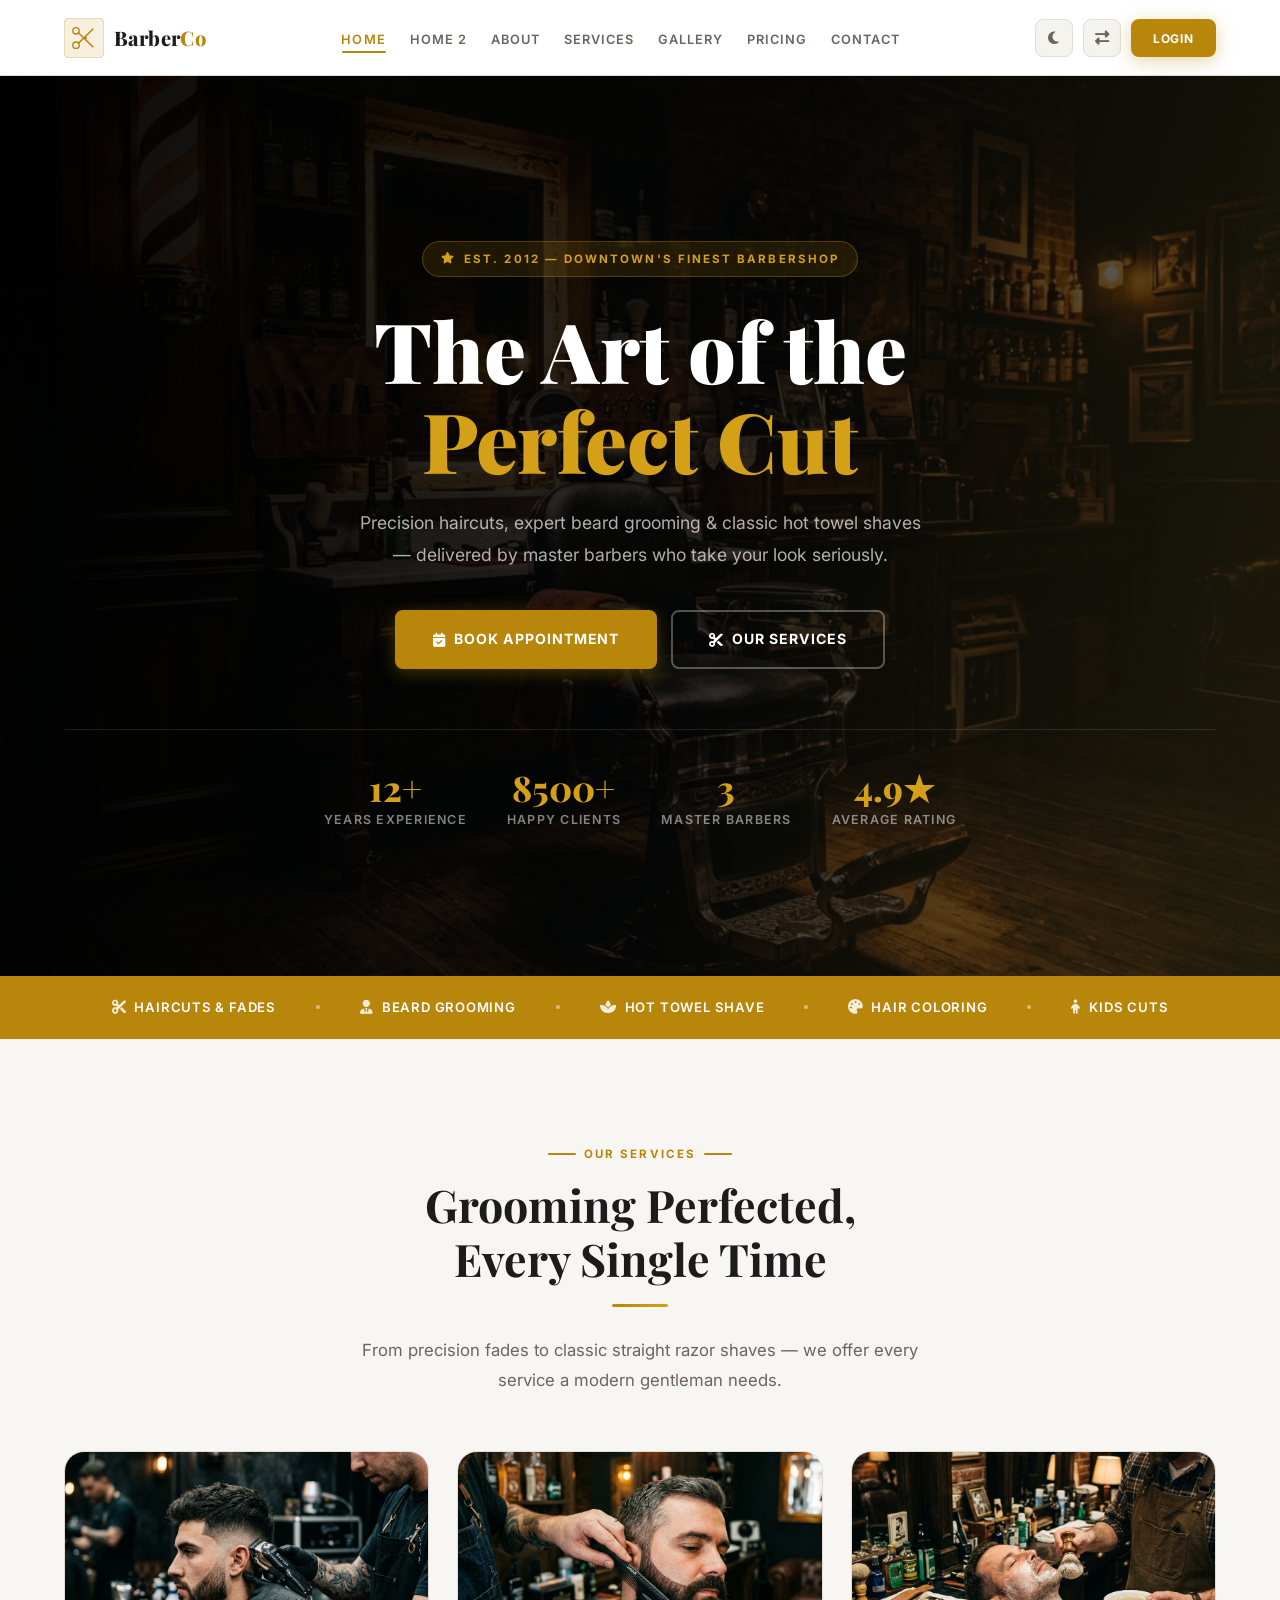
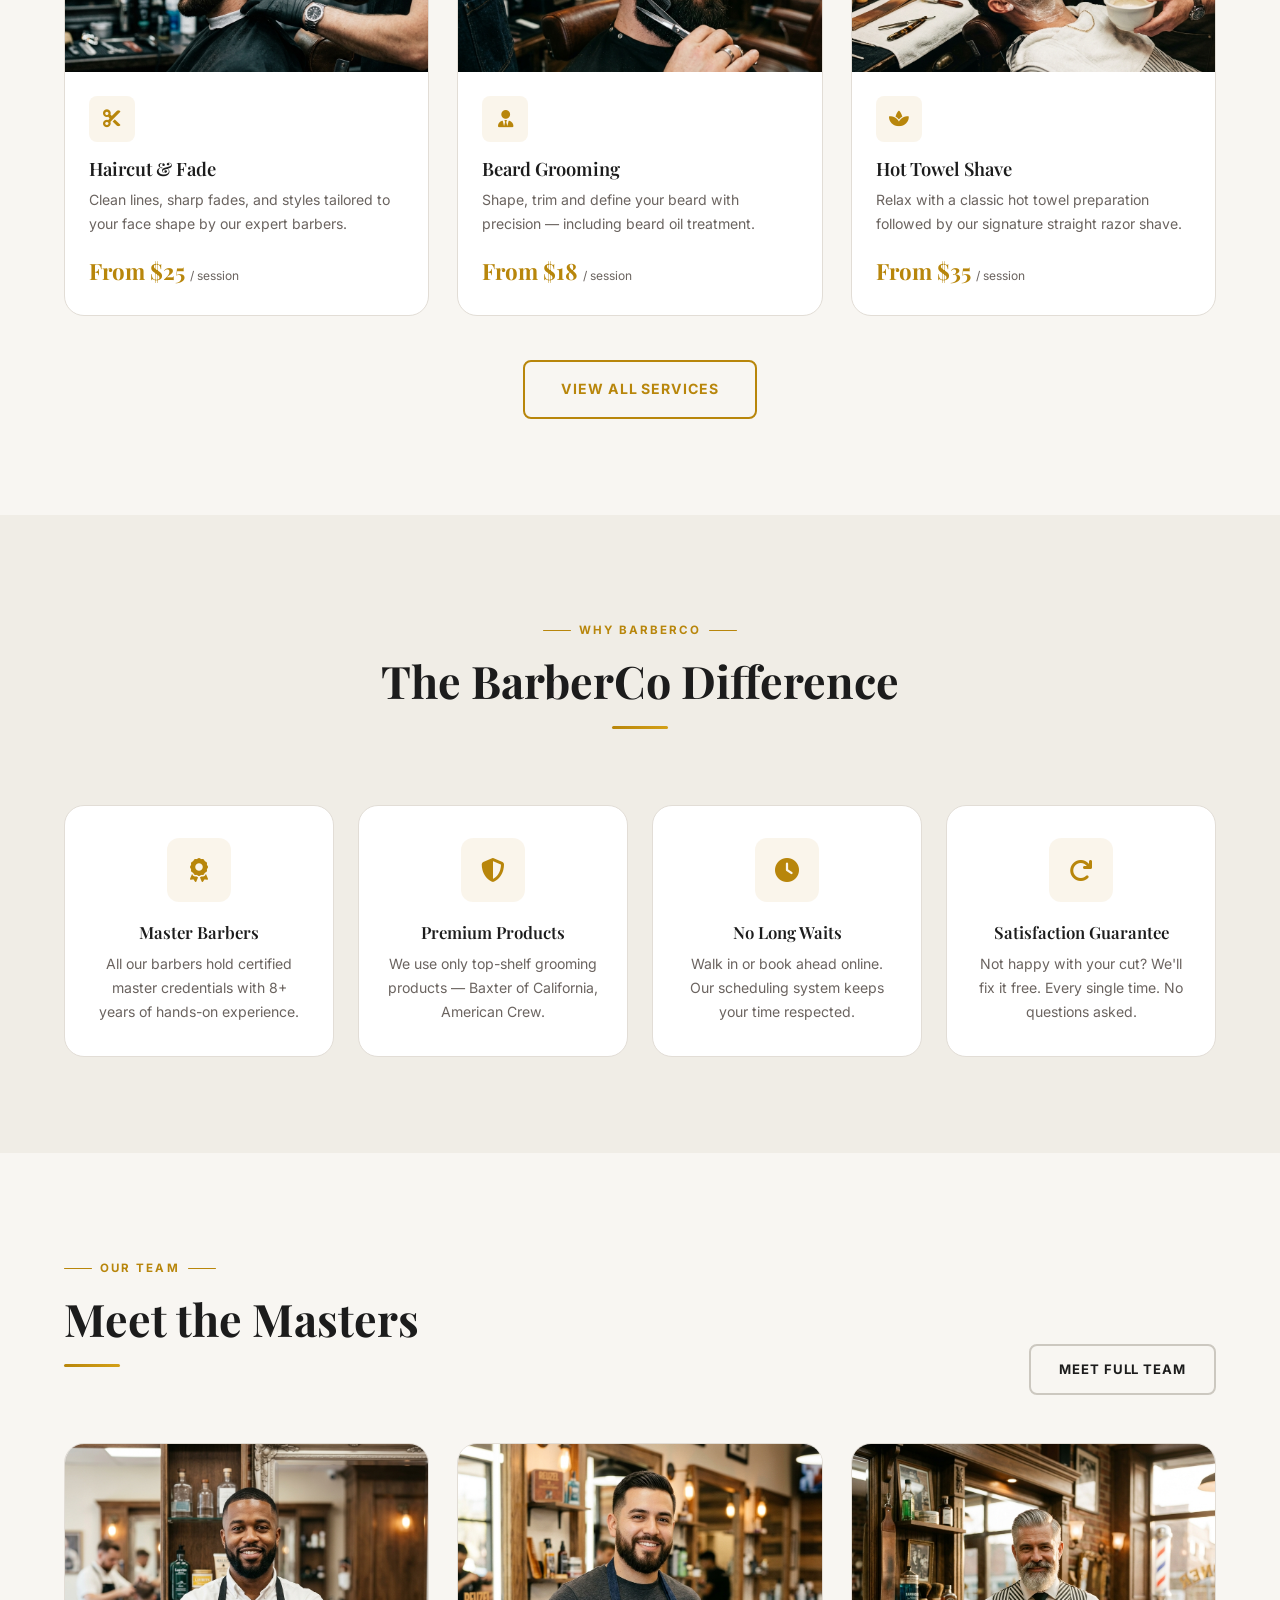
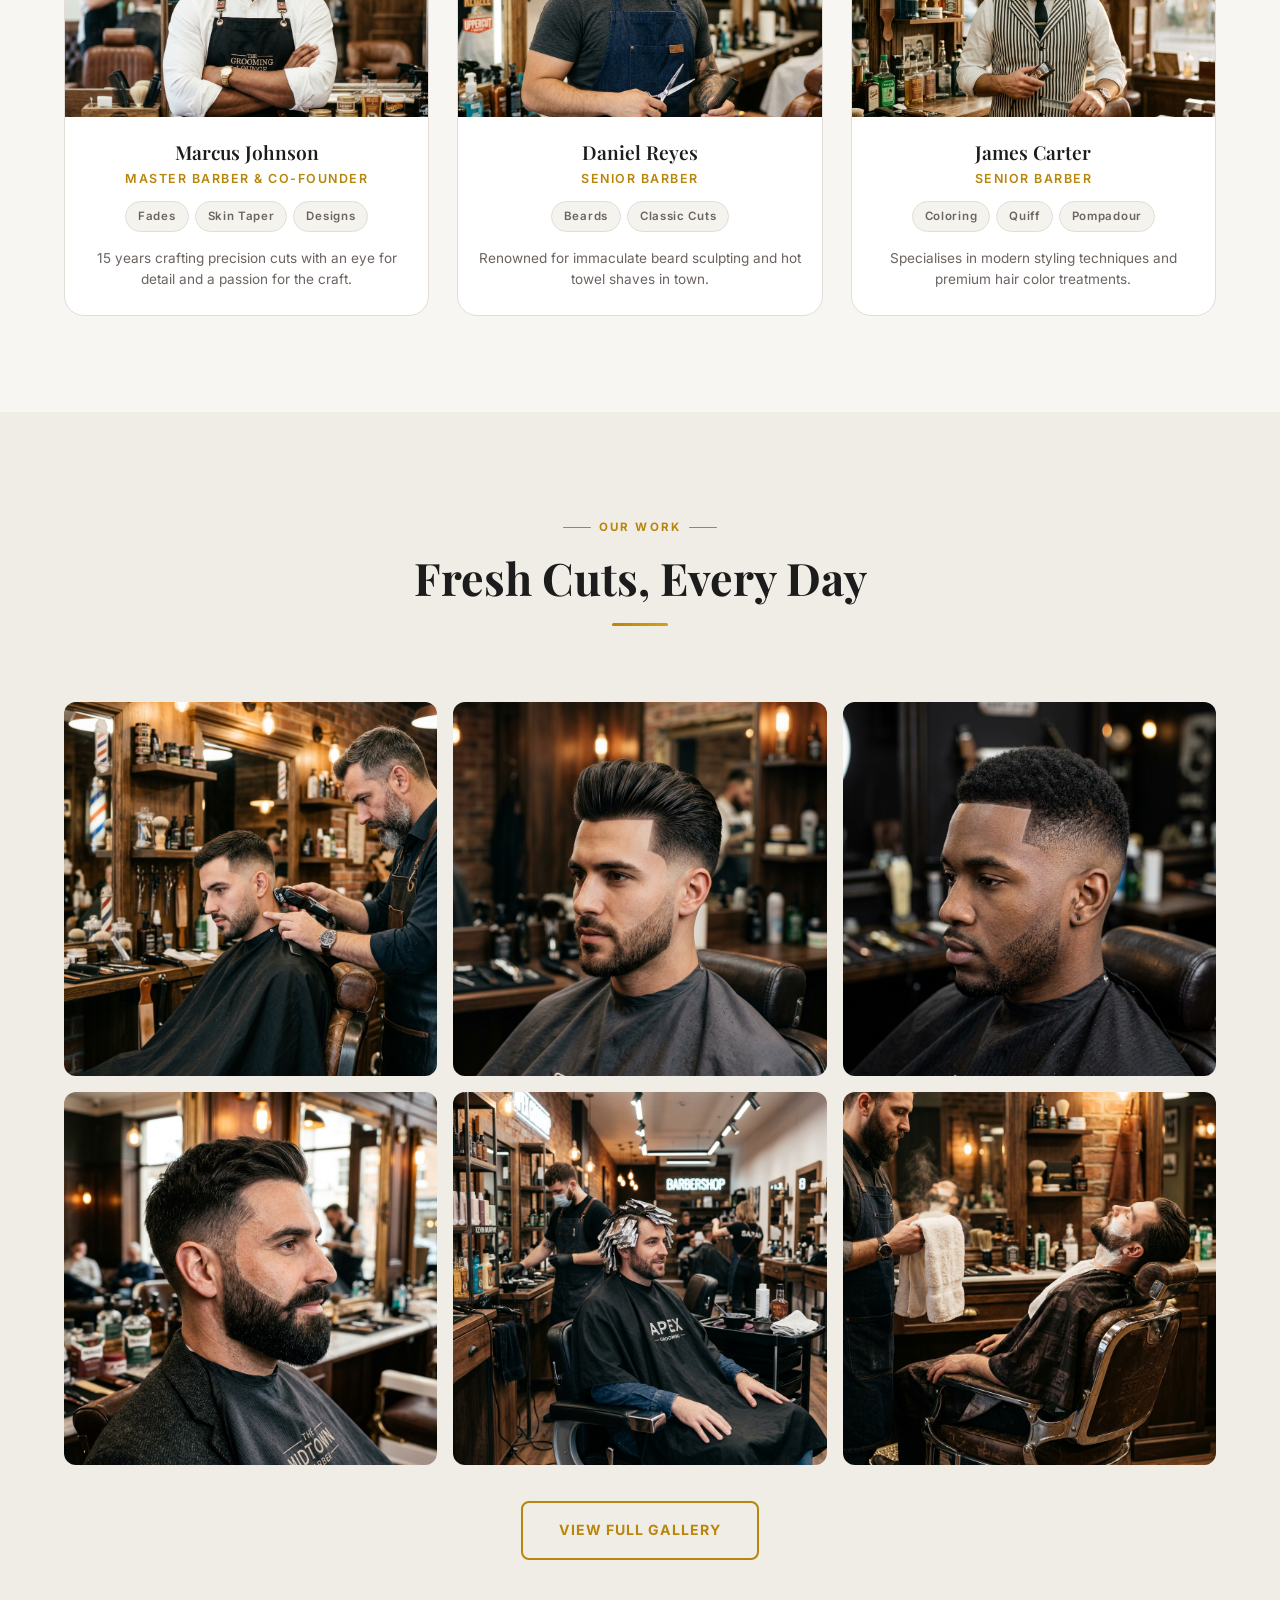
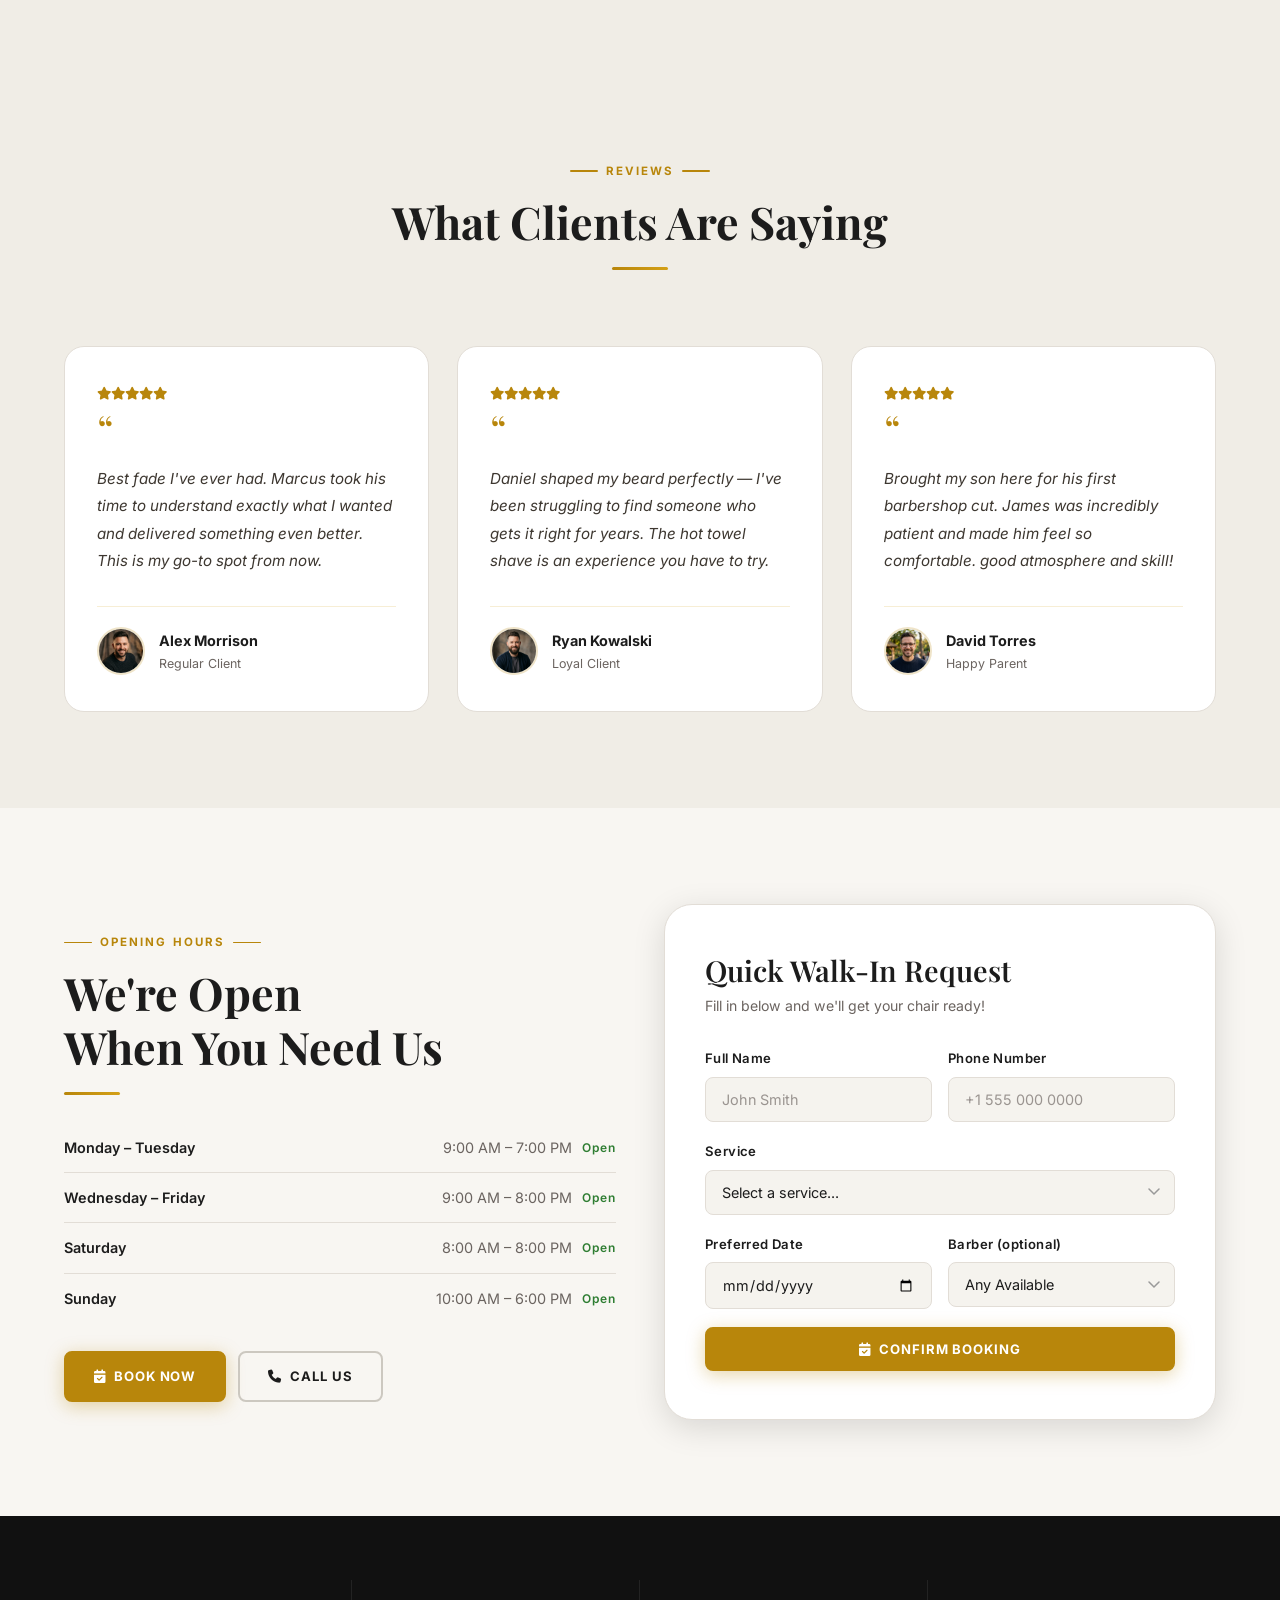
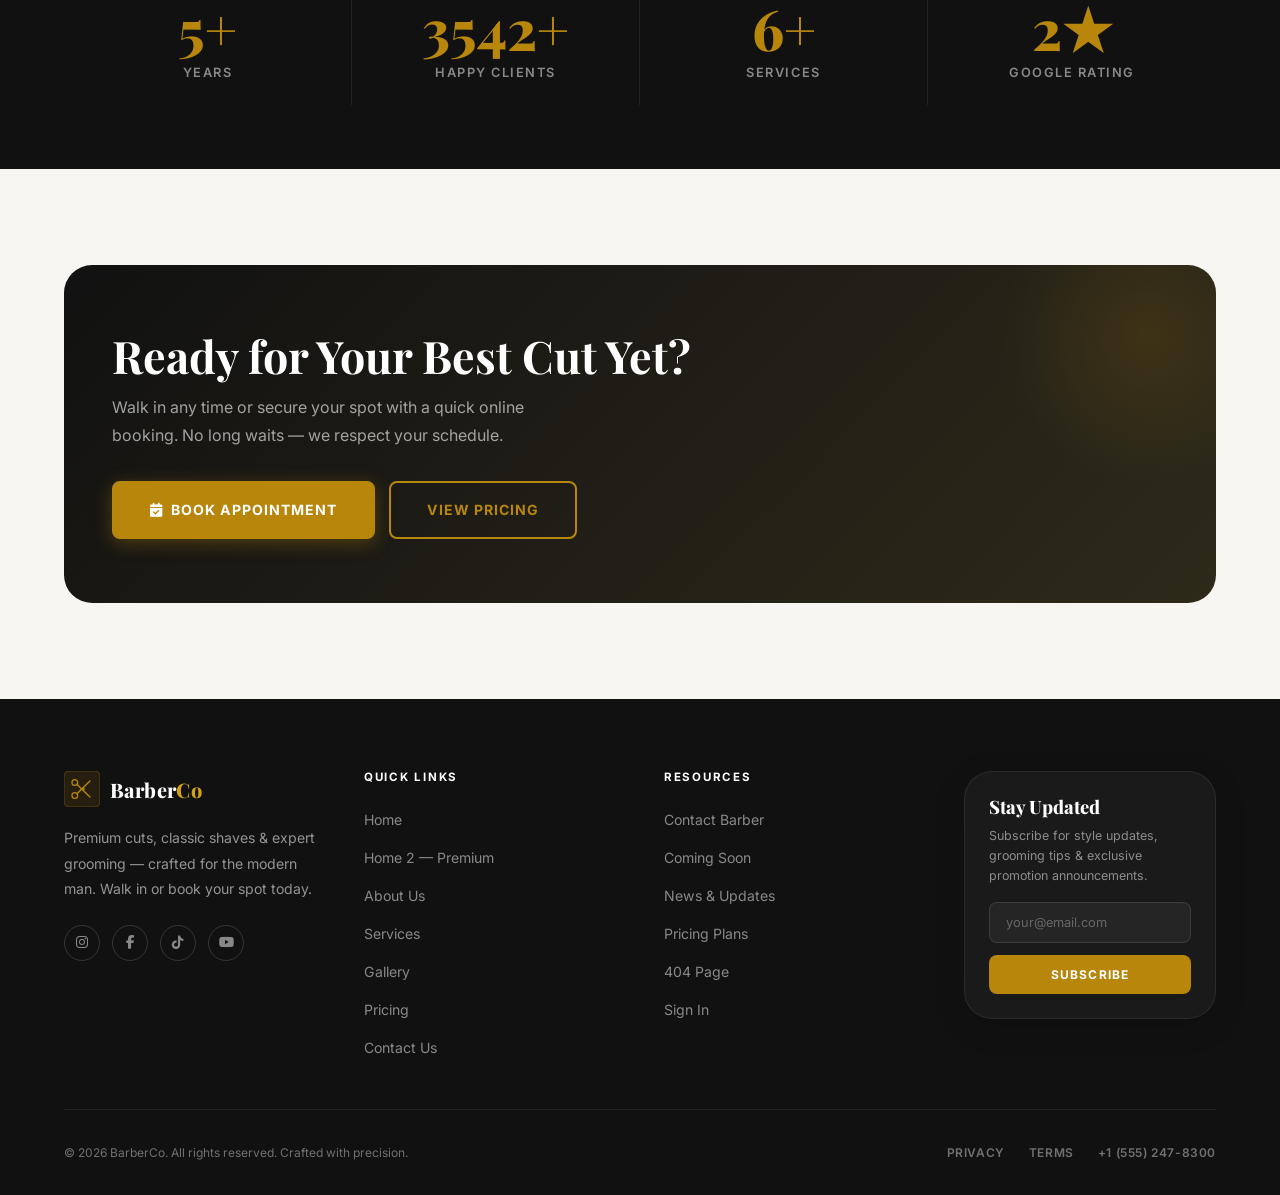
==== commit 99ad8480: "fix" ====
--- a/index.html
+++ b/index.html
@@ -35,6 +35,10 @@
             position:relative;
             z-index:2;
             padding:100px 0 80px;
+            display:flex;
+            flex-direction:column;
+            align-items:center;
+            text-align:center;
         }
         .hero-badge {
             display:inline-flex;
@@ -57,17 +61,23 @@
             color:#FFFFFF;
             line-height:1.08;
             margin-bottom:22px;
-            max-width:680px;
+            max-width:780px;
+            margin-left:auto;
+            margin-right:auto;
+            text-align:center;
         }
         .hero-title span { color: #D4A017; }
         .hero-desc {
             font-size:1.1rem;
             color:rgba(255,255,255,0.68);
-            max-width:520px;
+            max-width:580px;
             line-height:1.8;
             margin-bottom:40px;
-        }
-        .hero-actions { display:flex; gap:14px; flex-wrap:wrap; }
+            margin-left:auto;
+            margin-right:auto;
+            text-align:center;
+        }
+        .hero-actions { display:flex; gap:14px; flex-wrap:wrap; justify-content:center; }
         .hero-stats {
             display:flex;
             gap:40px;
@@ -75,6 +85,8 @@
             padding-top:40px;
             border-top:1px solid rgba(255,255,255,0.1);
             flex-wrap:wrap;
+            justify-content:center;
+            width:100%;
         }
         .hero-stat-num {
             font-family:'Playfair Display',serif;
@@ -91,24 +103,6 @@
             color:rgba(255,255,255,0.5);
             margin-top:4px;
         }
-        /* Scroll indicator */
-        .scroll-indicator {
-            position:absolute;
-            bottom:36px;
-            left:50%;
-            transform:translateX(-50%);
-            display:flex;
-            flex-direction:column;
-            align-items:center;
-            gap:6px;
-            color:rgba(255,255,255,0.4);
-            font-size:0.7rem;
-            letter-spacing:0.12em;
-            text-transform:uppercase;
-            animation:bounce 2s infinite;
-            z-index:2;
-        }
-        @keyframes bounce { 0%,100%{transform:translateX(-50%) translateY(0)} 50%{transform:translateX(-50%) translateY(6px)} }
         /* Services strip */
         .services-strip {
             background: var(--primary);
@@ -251,10 +245,6 @@
             </div>
         </div>
     </div>
-    <div class="scroll-indicator">
-        <span>Scroll</span>
-        <i class="fas fa-chevron-down"></i>
-    </div>
 </section>
 
 <!-- Services Strip -->
@@ -299,7 +289,7 @@
                 <div class="service-body">
                     <div class="service-icon"><i class="fas fa-user-tie"></i></div>
                     <h3 class="service-title">Beard Grooming</h3>
-                    <p class="service-desc">Shape, trim and define your beard with precision — including conditioner and beard oil treatment.</p>
+                    <p class="service-desc">Shape, trim and define your beard with precision — including beard oil treatment.</p>
                     <div class="service-price">From $18 <small>/ session</small></div>
                 </div>
             </div>
@@ -337,7 +327,7 @@
             <div class="why-card aos delay-2">
                 <div class="why-icon"><i class="fas fa-shield-alt"></i></div>
                 <h4 class="why-title">Premium Products</h4>
-                <p class="why-desc">We use only top-shelf grooming products — Baxter of California, American Crew & more.</p>
+                <p class="why-desc">We use only top-shelf grooming products — Baxter of California, American Crew.</p>
             </div>
             <div class="why-card aos delay-3">
                 <div class="why-icon"><i class="fas fa-clock"></i></div>
@@ -386,9 +376,8 @@
                     <div class="barber-specialties">
                         <span class="barber-tag">Beards</span>
                         <span class="barber-tag">Classic Cuts</span>
-                        <span class="barber-tag">Hot Shave</span>
-                    </div>
-                    <p style="font-size:0.85rem;color:var(--text-muted);line-height:1.6;">Renowned for immaculate beard sculpting and the smoothest hot towel shaves in town.</p>
+                    </div>
+                    <p style="font-size:0.85rem;color:var(--text-muted);line-height:1.6;">Renowned for immaculate beard sculpting and hot towel shaves in town.</p>
                 </div>
             </div>
             <div class="barber-card aos delay-3">
@@ -419,11 +408,11 @@
         <div style="height:48px;"></div>
         <div class="gallery-grid">
             <div class="gallery-item aos delay-1">
-                <img src="https://images.unsplash.com/photo-1503951914875-452162b0f3f1?w=600&q=80" alt="Precision fade haircut" loading="lazy">
+                <img src="assets/gallery_skin_fade.png" alt="Precision fade haircut" loading="lazy">
                 <div class="gallery-overlay"><span>Skin Fade</span></div>
             </div>
             <div class="gallery-item aos delay-2">
-                <img src="https://images.unsplash.com/photo-1621605815971-fbc98d665033?w=600&q=80" alt="Classic barber cut" loading="lazy">
+                <img src="assets/barbershop_cut_five.png" alt="Classic barber cut" loading="lazy">
                 <div class="gallery-overlay"><span>Classic Cut</span></div>
             </div>
             <div class="gallery-item aos delay-3">
@@ -431,15 +420,15 @@
                 <div class="gallery-overlay"><span>Modern Fade</span></div>
             </div>
             <div class="gallery-item aos delay-1">
-                <img src="https://images.unsplash.com/photo-1599351431202-1e0f0137899a?w=600&q=80" alt="Beard grooming" loading="lazy">
+                <img src="assets/gallery_beard_sculpt.png" alt="Beard grooming" loading="lazy">
                 <div class="gallery-overlay"><span>Beard Sculpt</span></div>
             </div>
             <div class="gallery-item aos delay-2">
-                <img src="https://images.unsplash.com/photo-1634449571010-02389ed0f9b0?w=600&q=80" alt="Textured style" loading="lazy">
+                <img src="assets/service_coloring.png" alt="Textured style" loading="lazy">
                 <div class="gallery-overlay"><span>Textured Style</span></div>
             </div>
             <div class="gallery-item aos delay-3">
-                <img src="https://images.unsplash.com/photo-1517832606299-7ae9b720a176?w=600&q=80" alt="Hot towel shave" loading="lazy">
+                <img src="assets/gallery_hot_shave.png" alt="Hot towel shave" loading="lazy">
                 <div class="gallery-overlay"><span>Hot Towel Shave</span></div>
             </div>
         </div>
@@ -462,9 +451,9 @@
             <div class="testimonial-card aos delay-1">
                 <div class="testimonial-stars"><i class="fas fa-star"></i><i class="fas fa-star"></i><i class="fas fa-star"></i><i class="fas fa-star"></i><i class="fas fa-star"></i></div>
                 <div class="testimonial-quote">&ldquo;</div>
-                <p class="testimonial-text">Best fade I've ever had. Marcus took his time to understand exactly what I wanted and delivered something even better. This is my go-to spot from now on.</p>
+                <p class="testimonial-text">Best fade I've ever had. Marcus took his time to understand exactly what I wanted and delivered something even better. This is my go-to spot from now.</p>
                 <div class="testimonial-author">
-                    <img src="https://images.unsplash.com/photo-1507003211169-0a1dd7228f2d?w=100&q=80" alt="Alex M." class="testimonial-avatar" loading="lazy">
+                    <img src="assets/avatar_alex.png" alt="Alex Morrison" class="testimonial-avatar" loading="lazy">
                     <div>
                         <div class="testimonial-name">Alex Morrison</div>
                         <div class="testimonial-role">Regular Client</div>
@@ -476,7 +465,7 @@
                 <div class="testimonial-quote">&ldquo;</div>
                 <p class="testimonial-text">Daniel shaped my beard perfectly — I've been struggling to find someone who gets it right for years. The hot towel shave is an experience you have to try.</p>
                 <div class="testimonial-author">
-                    <img src="https://images.unsplash.com/photo-1472099645785-5658abf4ff4e?w=100&q=80" alt="Ryan K." class="testimonial-avatar" loading="lazy">
+                    <img src="assets/avatar_ryan.png" alt="Ryan Kowalski" class="testimonial-avatar" loading="lazy">
                     <div>
                         <div class="testimonial-name">Ryan Kowalski</div>
                         <div class="testimonial-role">Loyal Client</div>
@@ -486,9 +475,9 @@
             <div class="testimonial-card aos delay-3">
                 <div class="testimonial-stars"><i class="fas fa-star"></i><i class="fas fa-star"></i><i class="fas fa-star"></i><i class="fas fa-star"></i><i class="fas fa-star"></i></div>
                 <div class="testimonial-quote">&ldquo;</div>
-                <p class="testimonial-text">Brought my son here for his first barbershop cut. James was incredibly patient and made him feel so comfortable. Amazing atmosphere and skill!</p>
+                <p class="testimonial-text">Brought my son here for his first barbershop cut. James was incredibly patient and made him feel so comfortable. good atmosphere and skill!</p>
                 <div class="testimonial-author">
-                    <img src="https://images.unsplash.com/photo-1560250097-0b93528c311a?w=100&q=80" alt="David T." class="testimonial-avatar" loading="lazy">
+                    <img src="assets/avatar_david.png" alt="David Torres" class="testimonial-avatar" loading="lazy">
                     <div>
                         <div class="testimonial-name">David Torres</div>
                         <div class="testimonial-role">Happy Parent</div>
@@ -576,7 +565,7 @@
         <div class="stats-grid-4">
             <div class="stat-block aos delay-1" style="border-right:1px solid rgba(255,255,255,0.08);">
                 <div class="stat-number" data-counter data-target="12" data-suffix="+">0+</div>
-                <div class="stat-label" style="color:rgba(255,255,255,0.5);">Years in Business</div>
+                <div class="stat-label" style="color:rgba(255,255,255,0.5);">Years </div>
             </div>
             <div class="stat-block aos delay-2" style="border-right:1px solid rgba(255,255,255,0.08);">
                 <div class="stat-number" data-counter data-target="8500" data-suffix="+">0+</div>
@@ -584,7 +573,7 @@
             </div>
             <div class="stat-block aos delay-3" style="border-right:1px solid rgba(255,255,255,0.08);">
                 <div class="stat-number" data-counter data-target="15" data-suffix="+">0+</div>
-                <div class="stat-label" style="color:rgba(255,255,255,0.5);">Services Offered</div>
+                <div class="stat-label" style="color:rgba(255,255,255,0.5);">Services</div>
             </div>
             <div class="stat-block aos delay-4">
                 <div class="stat-number" data-counter data-target="5" data-suffix="★">0★</div>
--- a/style.css
+++ b/style.css
@@ -263,7 +263,7 @@
     animation: slideDown 0.25s ease;
 }
 .nav-mobile.open { display:flex; }
-.nav-mobile a {
+.nav-mobile > a {
     display:flex;
     align-items:center;
     padding:13px 24px;
@@ -275,14 +275,27 @@
     border-bottom:1px solid var(--border);
     transition: var(--transition);
 }
-.nav-mobile a:last-child { border-bottom:none; }
-.nav-mobile a:hover, .nav-mobile a.active { color: var(--primary); background: var(--primary-subtle); }
+.nav-mobile > a:hover, .nav-mobile > a.active { color: var(--primary); background: var(--primary-subtle); }
 .nav-mobile-actions {
     display:flex;
-    gap:10px;
-    padding:16px 24px 0;
+    align-items:center;
+    gap:12px;
+    padding:16px 24px 8px;
+    border-top:1px solid var(--border);
+    margin-top:8px;
 }
 .nav-mobile-actions .btn { flex:1; justify-content:center; }
+.nav-mobile-actions .btn-primary {
+    color: #FFFFFF !important;
+    background: var(--primary) !important;
+    border-color: var(--primary) !important;
+}
+.dark .nav-mobile-actions .btn-primary {
+    color: #111111 !important;
+    background: linear-gradient(135deg, #F0C450, #D4A017) !important;
+    border: none !important;
+    font-weight: 800 !important;
+}
 
 @keyframes slideDown { from { opacity:0; transform:translateY(-8px); } to { opacity:1; transform:translateY(0); } }
 
@@ -359,7 +372,7 @@
     color:#FFFFFF;
     transform:translateY(-1px);
 }
-.btn-sm { padding:9px 20px; font-size:0.75rem; }
+.btn-sm { height: 38px; padding: 0 20px; font-size: 0.75rem; }
 .btn-lg { padding:15px 36px; font-size:0.88rem; }
 .btn-full { width:100%; }
 
@@ -452,7 +465,8 @@
    ============================================================ */
 .page-banner {
     position:relative;
-    height:340px;
+    min-height:340px;
+    padding: 64px 0;
     display:flex;
     align-items:center;
     justify-content:center;
@@ -472,20 +486,31 @@
     position:relative;
     z-index:2;
     padding:0 24px;
-}
-.page-banner h1 { color:#FFFFFF; font-size:clamp(1.8rem,5vw,3rem); }
+    max-width:680px;
+    margin:0 auto;
+}
+.page-banner h1 { color:#FFFFFF; font-size:clamp(1.8rem,5vw,3rem); margin-bottom:4px; }
 .page-banner .breadcrumb {
     display:flex;
     align-items:center;
     justify-content:center;
     gap:8px;
-    margin-top:12px;
+    margin-top:8px;
     font-size:0.82rem;
     color: rgba(255,255,255,0.6);
 }
 .page-banner .breadcrumb a { color: var(--primary); }
 .page-banner .breadcrumb span { color: rgba(255,255,255,0.4); }
-@media(max-width:768px){ .page-banner { height:250px; } }
+.page-banner-subtext {
+    font-size: 0.95rem;
+    color: rgba(255, 255, 255, 0.78);
+    margin-top: 12px;
+    line-height: 1.6;
+    max-width: 540px;
+    margin-left: auto;
+    margin-right: auto;
+}
+@media(max-width:768px){ .page-banner { min-height:260px; padding: 48px 0; } }
 
 /* ============================================================
    FOOTER
@@ -493,99 +518,182 @@
 #main-footer {
     background: var(--secondary-dark);
     color: rgba(255,255,255,0.7);
-    padding-top:72px;
+    padding-top: 72px;
 }
 .dark #main-footer { background:#0A0A0A; }
 .footer-grid {
-    display:grid;
-    grid-template-columns:2fr 1fr 1fr 1fr;
-    gap:40px;
-    padding-bottom:48px;
-    border-bottom:1px solid rgba(255,255,255,0.08);
+    display: grid;
+    grid-template-columns: repeat(4, 1fr);
+    gap: 48px;
+    padding-bottom: 48px;
+    border-bottom: 1px solid rgba(255,255,255,0.08);
 }
 .footer-brand { }
 .footer-logo {
-    display:flex;
-    align-items:center;
-    gap:10px;
-    margin-bottom:18px;
-    text-decoration:none;
+    display: flex;
+    align-items: center;
+    gap: 10px;
+    margin-bottom: 18px;
+    text-decoration: none;
 }
 .footer-logo-text {
-    font-family:'Playfair Display', serif;
-    font-size:1.2rem;
-    font-weight:800;
-    color:#FFFFFF;
-    letter-spacing:0.02em;
+    font-family: 'Playfair Display', serif;
+    font-size: 1.25rem;
+    font-weight: 800;
+    color: #FFFFFF;
+    letter-spacing: 0.02em;
 }
 .footer-logo-text span { color: var(--primary-light); }
 .footer-desc {
-    font-size:0.9rem;
-    line-height:1.8;
+    font-size: 0.88rem;
+    line-height: 1.8;
     color: rgba(255,255,255,0.55);
-    max-width:280px;
-    margin-bottom:24px;
+    margin-bottom: 24px;
 }
 .footer-social {
-    display:flex;
-    gap:10px;
+    display: flex;
+    gap: 12px;
 }
 .footer-social a {
-    width:36px; height:36px;
+    width: 36px;
+    height: 36px;
+    border-radius: var(--radius-full);
+    border: 1px solid rgba(255,255,255,0.15);
+    color: rgba(255,255,255,0.5);
+    display: inline-flex;
+    align-items: center;
+    justify-content: center;
+    font-size: 0.85rem;
+    transition: var(--transition-fast);
+}
+.footer-social a:hover {
+    border-color: #FFFFFF;
+    color: #FFFFFF;
+    background: rgba(255,255,255,0.05);
+}
+
+.footer-col h4 {
+    font-family: 'Inter', sans-serif;
+    font-size: 0.72rem;
+    font-weight: 700;
+    letter-spacing: 0.15em;
+    text-transform: uppercase;
+    color: #FFFFFF;
+    margin-bottom: 20px;
+}
+.footer-col ul { display: flex; flex-direction: column; gap: 10px; }
+.footer-col ul li a {
+    font-size: 0.88rem;
+    color: rgba(255,255,255,0.5);
+    transition: var(--transition);
+}
+.footer-col ul li a:hover { color: var(--primary-light); padding-left: 4px; }
+
+/* Stay Updated (Newsletter Card) */
+.footer-newsletter-card {
+    background: rgba(255, 255, 255, 0.04);
+    border: 1px solid rgba(255, 255, 255, 0.08);
+    border-radius: var(--radius-xl);
+    padding: 24px;
+    box-shadow: var(--shadow-lg);
+    display: flex;
+    flex-direction: column;
+    height: fit-content;
+}
+.footer-newsletter-card h3 {
+    font-family: 'Playfair Display', serif;
+    font-size: 1.15rem;
+    color: #FFFFFF !important;
+    margin-bottom: 8px;
+    font-weight: 800;
+    line-height: 1.2;
+}
+.footer-newsletter-card p {
+    font-size: 0.78rem;
+    line-height: 1.6;
+    color: rgba(255, 255, 255, 0.5);
+    margin-bottom: 16px;
+}
+.newsletter-form {
+    display: flex;
+    flex-direction: column;
+    gap: 12px;
+}
+.newsletter-input {
+    width: 100%;
+    background: rgba(255, 255, 255, 0.05);
+    border: 1px solid rgba(255, 255, 255, 0.1);
     border-radius: var(--radius-sm);
-    border:1px solid rgba(255,255,255,0.12);
-    color: rgba(255,255,255,0.5);
-    display:inline-flex;
-    align-items:center;
-    justify-content:center;
-    font-size:0.85rem;
-    transition: var(--transition);
-}
-.footer-social a:hover { border-color: var(--primary); color: var(--primary); }
-
-.footer-col h4 {
-    font-family:'Inter', sans-serif;
-    font-size:0.72rem;
-    font-weight:700;
-    letter-spacing:0.15em;
-    text-transform:uppercase;
-    color:#FFFFFF;
-    margin-bottom:20px;
-}
-.footer-col ul { display:flex; flex-direction:column; gap:10px; }
-.footer-col ul li a {
-    font-size:0.88rem;
-    color: rgba(255,255,255,0.5);
-    transition: var(--transition);
-}
-.footer-col ul li a:hover { color: var(--primary-light); padding-left:4px; }
-
-.footer-contact-item {
-    display:flex;
-    align-items:flex-start;
-    gap:10px;
-    margin-bottom:14px;
-    font-size:0.88rem;
-    color: rgba(255,255,255,0.55);
-}
-.footer-contact-item i { color: var(--primary); margin-top:2px; flex-shrink:0; }
+    padding: 12px 16px;
+    font-size: 0.8rem;
+    color: #FFFFFF;
+    outline: none;
+    transition: var(--transition-fast);
+}
+.newsletter-input::placeholder {
+    color: rgba(255, 255, 255, 0.3);
+}
+.newsletter-input:focus {
+    border-color: var(--primary-light);
+    background: rgba(255, 255, 255, 0.08);
+    box-shadow: 0 0 0 3px var(--primary-glow);
+}
+.newsletter-submit {
+    width: 100%;
+    background: var(--primary);
+    color: #FFFFFF;
+    border: none;
+    border-radius: var(--radius-sm);
+    padding: 12px;
+    font-size: 0.75rem;
+    font-weight: 700;
+    text-transform: uppercase;
+    letter-spacing: 0.1em;
+    cursor: pointer;
+    transition: var(--transition-fast);
+}
+.newsletter-submit:hover {
+    background: var(--primary-light);
+    transform: translateY(-1px);
+}
+.newsletter-submit:active {
+    transform: translateY(0);
+}
 
 .footer-bottom {
-    display:flex;
-    align-items:center;
-    justify-content:space-between;
-    padding:20px 0;
-    font-size:0.8rem;
-    color: rgba(255,255,255,0.35);
-    flex-wrap:wrap;
-    gap:12px;
-}
-.footer-bottom a { color: var(--primary-light); }
+    display: flex;
+    align-items: center;
+    justify-content: space-between;
+    padding: 32px 0;
+    font-size: 0.75rem;
+    color: rgba(255, 255, 255, 0.4);
+    flex-wrap: wrap;
+    gap: 16px;
+}
+.footer-copy {
+    margin: 0;
+}
+.footer-bottom-links {
+    display: flex;
+    align-items: center;
+    gap: 24px;
+}
+.footer-bottom-links a {
+    color: rgba(255, 255, 255, 0.4);
+    text-decoration: none;
+    font-weight: 600;
+    letter-spacing: 0.05em;
+    transition: var(--transition-fast);
+}
+.footer-bottom-links a:hover {
+    color: #FFFFFF;
+}
 
 @media(max-width:1024px){ .footer-grid { grid-template-columns:1fr 1fr; } }
 @media(max-width:768px){
     .footer-grid { grid-template-columns:1fr; gap:32px; }
-    .footer-bottom { flex-direction:column; text-align:center; }
+    .footer-bottom { flex-direction:column; text-align:center; gap:16px; }
+    .footer-bottom-links { justify-content:center; }
 }
 
 /* ============================================================
@@ -633,7 +741,7 @@
     bottom:-100px; left:-80px;
 }
 .auth-top-icons {
-    position:fixed;
+    position:absolute;
     top:16px; right:16px;
     display:flex;
     gap:8px;
@@ -650,7 +758,16 @@
     position:relative;
     z-index:2;
 }
-@media(max-width:480px){ .auth-card { padding:32px 22px; } }
+@media(max-width:480px){
+    .auth-page {
+        flex-direction: column;
+        justify-content: flex-start;
+        padding: 64px 16px 32px;
+    }
+    .auth-card {
+        padding:32px 22px;
+    }
+}
 .auth-logo {
     display:flex;
     align-items:center;
@@ -918,9 +1035,12 @@
     background: var(--surface-card);
     border:1px solid var(--border);
     border-radius: var(--radius-lg);
-    padding:32px;
+    padding:36px 32px;
     position:relative;
     transition: var(--transition);
+    display: flex;
+    flex-direction: column;
+    justify-content: space-between;
 }
 .testimonial-card:hover { box-shadow: var(--shadow-md); transform:translateY(-3px); }
 .testimonial-quote {
@@ -935,12 +1055,19 @@
     color: var(--text-body);
     line-height:1.8;
     font-style:italic;
-    margin-bottom:24px;
+    margin-bottom:32px;
+    flex-grow: 1;
 }
 .testimonial-author {
     display:flex;
     align-items:center;
-    gap:12px;
+    gap:14px;
+    margin-top:auto;
+    padding-top:20px;
+    border-top:1px solid rgba(212,160,23,0.18);
+}
+.dark .testimonial-author {
+    border-top-color: rgba(255,255,255,0.08);
 }
 .testimonial-avatar {
     width:48px; height:48px;
@@ -962,12 +1089,17 @@
     overflow:hidden;
     transition: var(--transition);
     text-align:center;
+    max-width:400px;
+    width:100%;
+    margin-left:auto;
+    margin-right:auto;
 }
 .barber-card:hover { box-shadow: var(--shadow-lg); transform:translateY(-5px); }
 .barber-img {
     width:100%;
-    aspect-ratio:3/4;
+    aspect-ratio:4/3;
     object-fit:cover;
+    object-position:top center;
     display:block;
 }
 .barber-body { padding:24px 20px; }
@@ -1100,6 +1232,14 @@
     min-height:110px;
 }
 
+/* Live Google Map */
+.live-map-wrap iframe {
+    transition: filter 0.4s ease;
+}
+.dark .live-map-wrap iframe {
+    filter: grayscale(0.7) invert(0.9) contrast(1.2) hue-rotate(180deg);
+}
+
 /* ============================================================
    404 / COMING SOON PAGES
    ============================================================ */
@@ -1118,16 +1258,18 @@
 .error-page h1, .cs-page h2 { color:#FFFFFF; }
 .error-number {
     font-family:'Playfair Display', serif;
-    font-size:clamp(6rem,18vw,12rem);
+    font-size:clamp(5.5rem,15vw,9.5rem);
     font-weight:900;
-    line-height:1;
-    background: linear-gradient(135deg, var(--primary) 0%, var(--primary-light) 50%, var(--primary-dark) 100%);
+    line-height:0.95;
+    letter-spacing: -0.02em;
+    background: linear-gradient(135deg, #FFF6D6 0%, #D4A017 40%, #B8860B 70%, #8B6508 100%);
     background-size:200% auto;
     -webkit-background-clip:text;
     background-clip:text;
     -webkit-text-fill-color:transparent;
-    animation: goldShimmer 4s linear infinite;
-    margin-bottom:8px;
+    text-shadow: 0 10px 30px rgba(212,160,23,0.25);
+    animation: goldShimmer 5s linear infinite;
+    margin-bottom:14px;
 }
 @keyframes goldShimmer { 0%{background-position:-200% center} 100%{background-position:200% center} }
 .error-title { color:#FFFFFF !important; margin-bottom:12px; }
@@ -1323,32 +1465,15 @@
 
 /* Alignment fix for hero stats at 768 */
 @media(max-width:768px){
-    .hero-stats { flex-direction:row; flex-wrap:wrap; gap:20px; }
+    .hero-stats { flex-direction:row; flex-wrap:wrap; gap:20px; justify-content:center; }
     .hero-stat-num { font-size:1.8rem; }
-    .hero-actions { flex-direction:column; align-items:flex-start; }
+    .hero-actions { flex-direction:column; align-items:center; justify-content:center; }
     .hero-actions .btn { width:auto; }
     .strip-inner { gap:16px; justify-content:flex-start; overflow-x:auto; padding:0 16px; flex-wrap:nowrap; }
     .strip-item { white-space:nowrap; font-size:0.75rem; flex-shrink:0; }
     .grid-2 { gap:32px; }
     .footer-desc { max-width:100%; }
 }
-
-/* Barber pole animation strip */
-.barber-strip {
-    height:4px;
-    background: repeating-linear-gradient(
-        90deg,
-        var(--primary) 0px,
-        var(--primary) 20px,
-        #FFFFFF 20px,
-        #FFFFFF 40px,
-        #C0392B 40px,
-        #C0392B 60px
-    );
-    background-size:60px 4px;
-    animation: barberScroll 2s linear infinite;
-}
-@keyframes barberScroll { from{background-position:0} to{background-position:60px} }
 
 /* Hero overlay gradient */
 .hero-gradient {
@@ -1364,3 +1489,4 @@
 [dir="rtl"] .section-label::after { order:-1; }
 [dir="rtl"] .btn { flex-direction:row-reverse; }
 [dir="rtl"] .form-select { background-position: left 14px center; padding-right:16px; padding-left:36px; }
+[dir="rtl"] input[type="tel"] { text-align: right; }
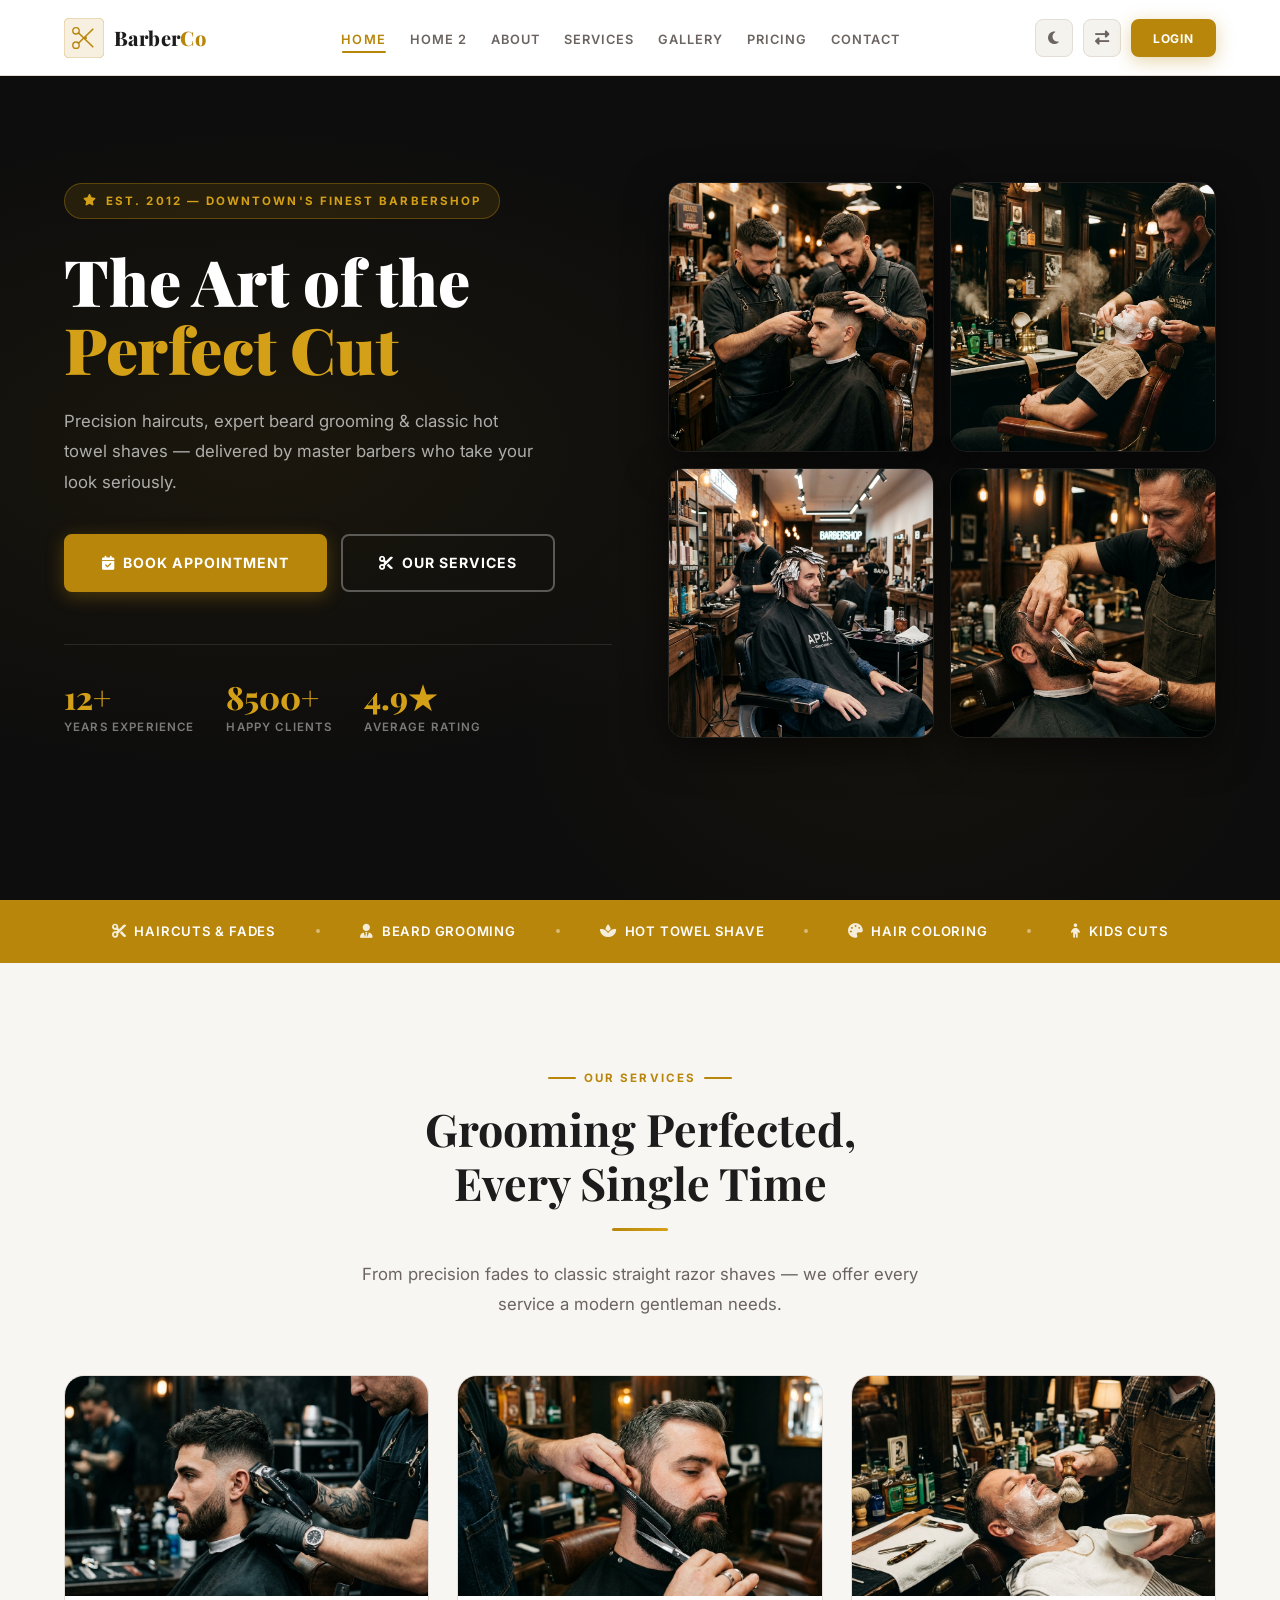
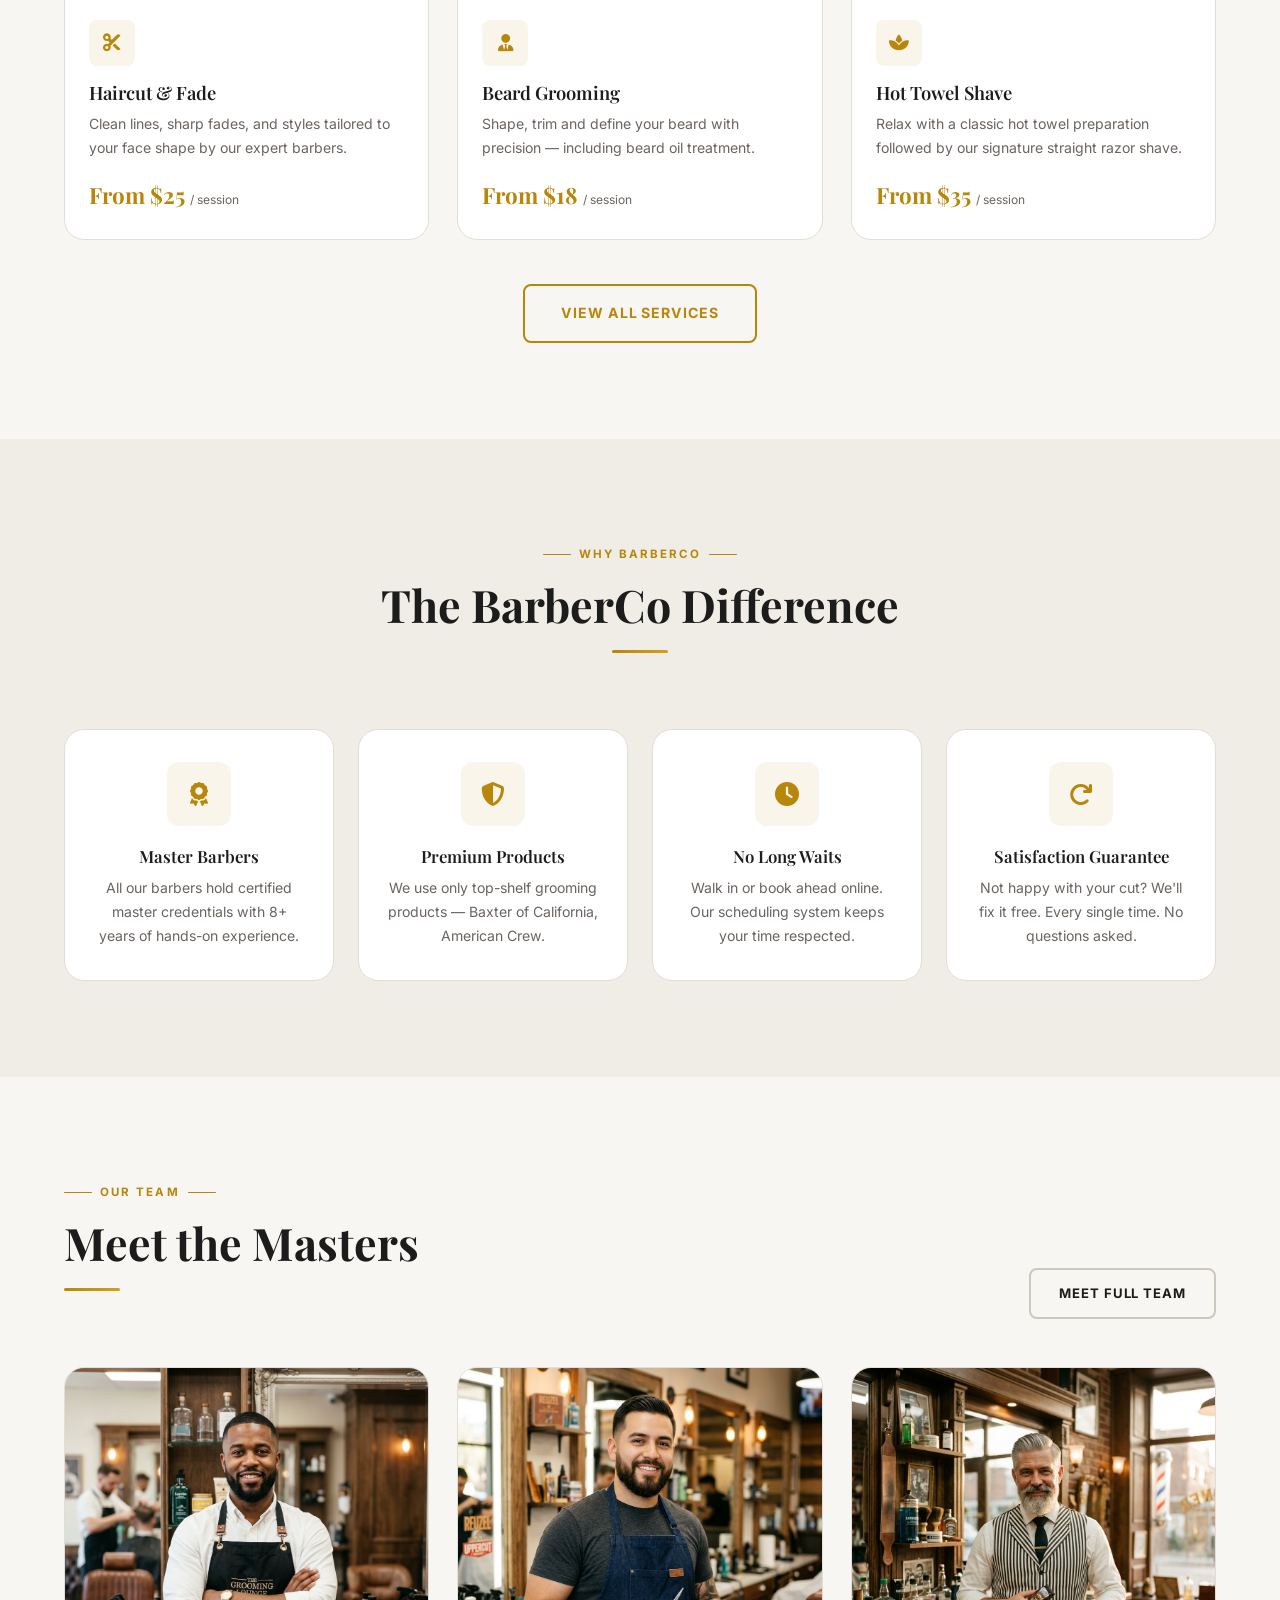
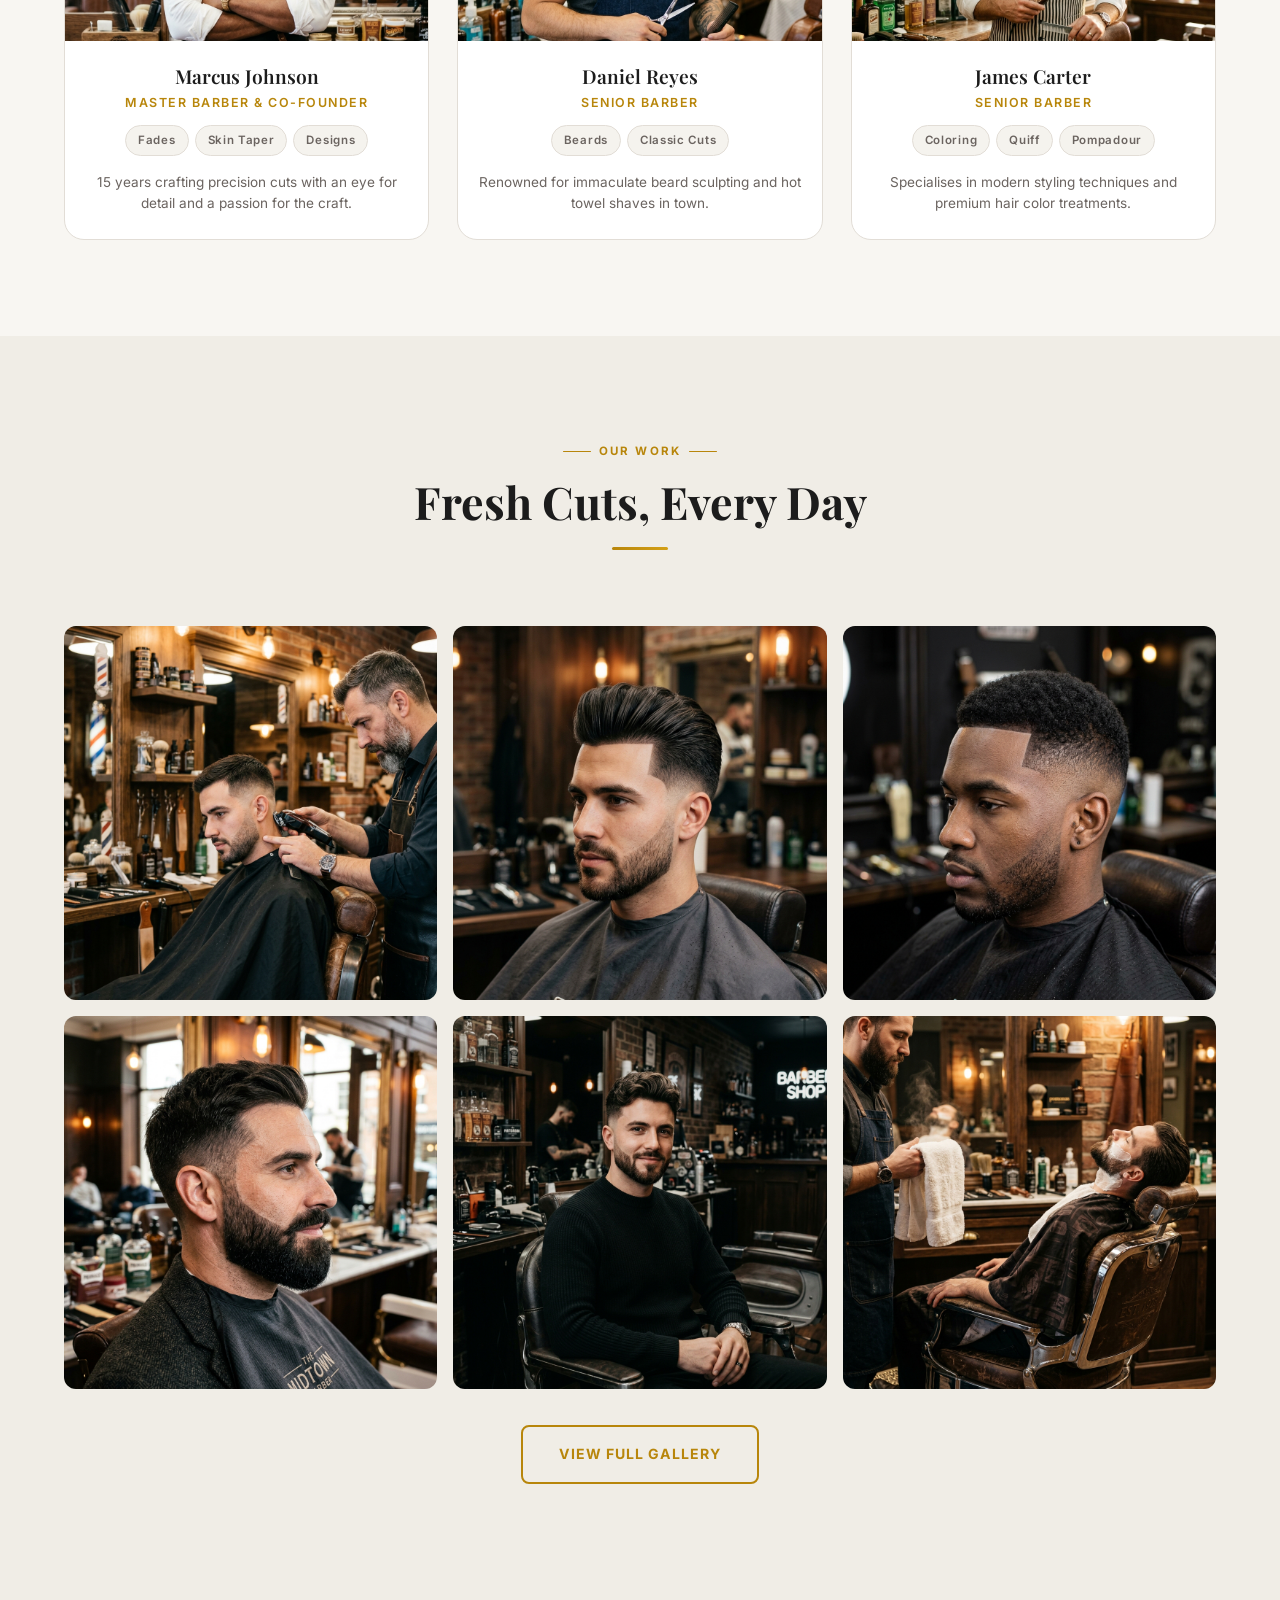
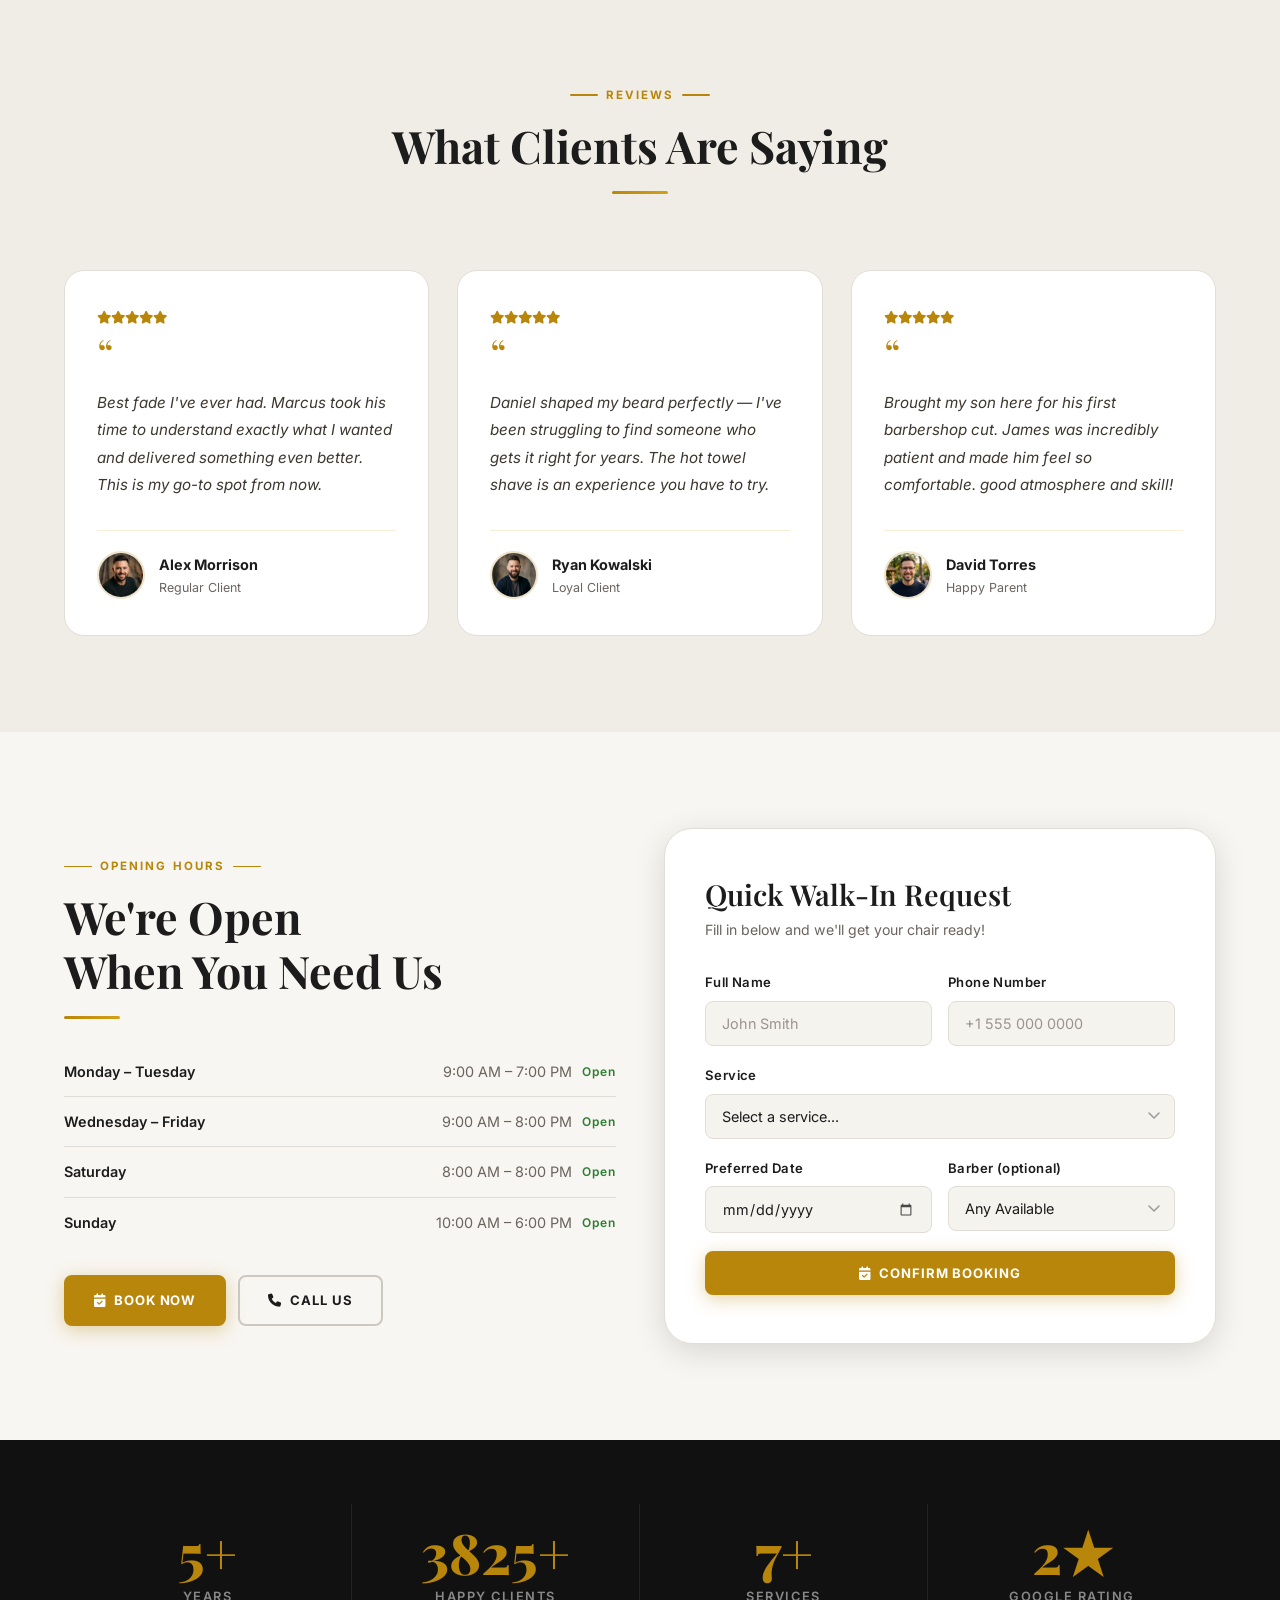
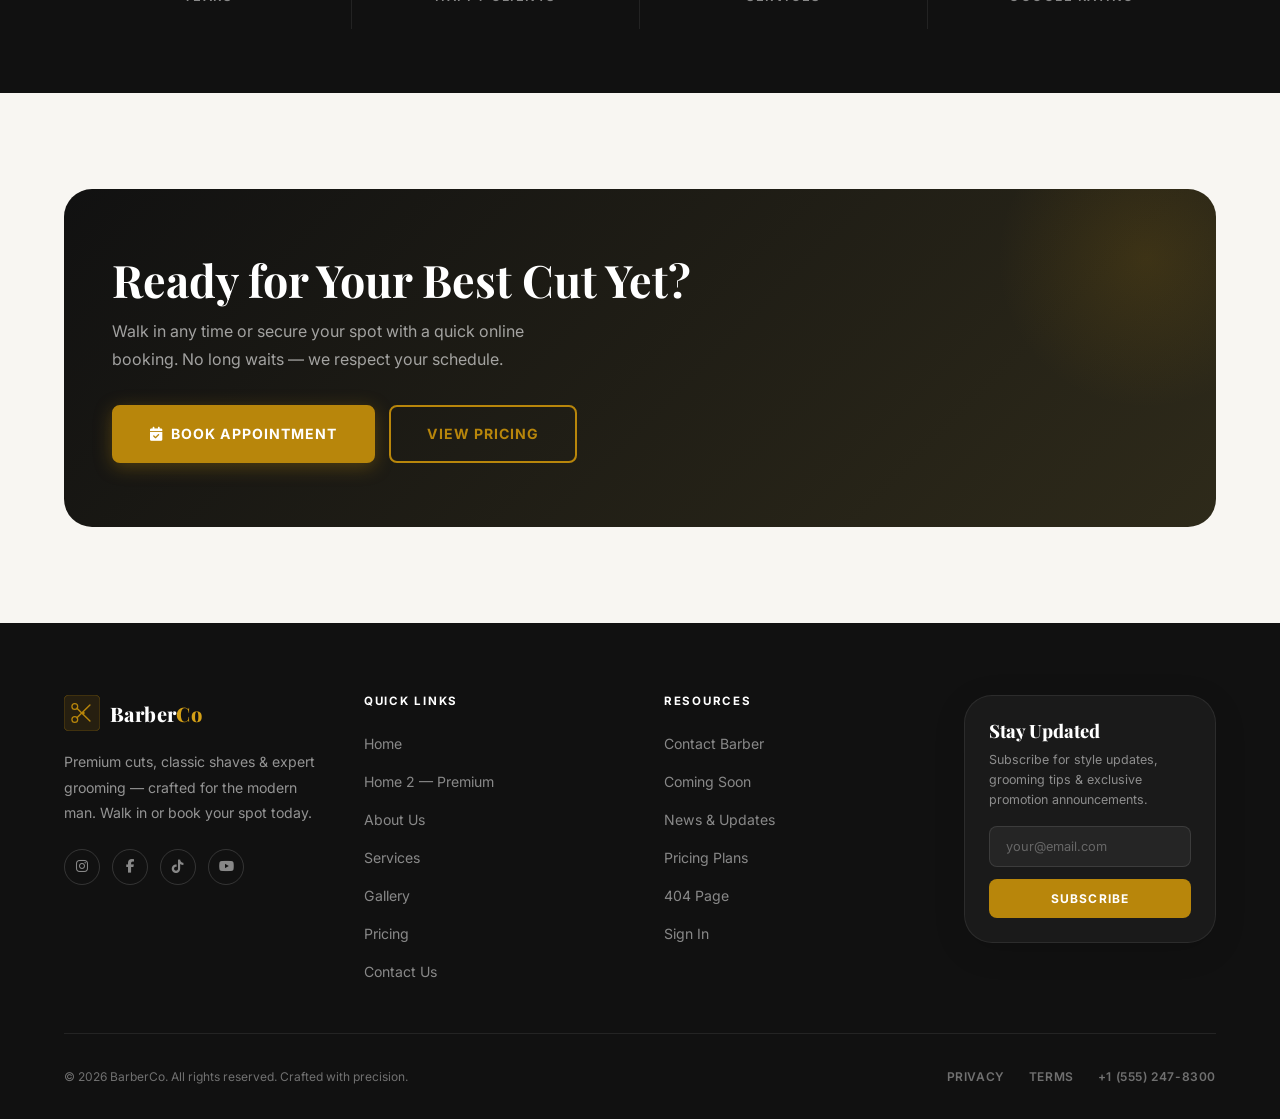
==== commit 190a1b08: "fix" ====
--- a/index.html
+++ b/index.html
@@ -16,37 +16,41 @@
             display:flex;
             align-items:center;
             overflow:hidden;
-            background:#111;
-        }
-        .hero-bg {
+            background:#0D0D0D;
+        }
+        /* Subtle dark bg texture */
+        .hero::before {
+            content:'';
             position:absolute;
             inset:0;
-            width:100%;
-            height:100%;
-            object-fit:cover;
-            opacity:0.45;
-        }
-        .hero-gradient-overlay {
-            position:absolute;
-            inset:0;
-            background: linear-gradient(105deg, rgba(0,0,0,0.92) 0%, rgba(0,0,0,0.6) 55%, rgba(184,134,11,0.12) 100%);
-        }
-        .hero-content {
+            background: radial-gradient(ellipse 80% 60% at 20% 50%, rgba(184,134,11,0.08) 0%, transparent 60%),
+                        radial-gradient(ellipse 50% 50% at 70% 80%, rgba(184,134,11,0.05) 0%, transparent 60%);
+            z-index:0;
+        }
+        .hero-inner {
             position:relative;
             z-index:2;
+            width:100%;
+            display:grid;
+            grid-template-columns: 1fr 1fr;
+            gap:56px;
+            align-items:center;
             padding:100px 0 80px;
+        }
+        /* LEFT — Content */
+        .hero-left {
             display:flex;
             flex-direction:column;
-            align-items:center;
-            text-align:center;
+            align-items:flex-start;
+            text-align:left;
         }
         .hero-badge {
             display:inline-flex;
             align-items:center;
             gap:8px;
-            background:rgba(184,134,11,0.15);
-            border:1px solid rgba(184,134,11,0.35);
-            color: #D4A017;
+            background:rgba(184,134,11,0.14);
+            border:1px solid rgba(184,134,11,0.38);
+            color:#D4A017;
             font-size:0.72rem;
             font-weight:700;
             letter-spacing:0.18em;
@@ -56,52 +60,119 @@
             margin-bottom:28px;
         }
         .hero-title {
-            font-size:clamp(2.8rem,7vw,5.2rem);
+            font-size:clamp(2.6rem,5vw,4.6rem);
             font-weight:900;
             color:#FFFFFF;
-            line-height:1.08;
+            line-height:1.07;
             margin-bottom:22px;
-            max-width:780px;
-            margin-left:auto;
-            margin-right:auto;
-            text-align:center;
-        }
-        .hero-title span { color: #D4A017; }
+            text-align:left;
+        }
+        .hero-title span { color:#D4A017; }
         .hero-desc {
-            font-size:1.1rem;
-            color:rgba(255,255,255,0.68);
-            max-width:580px;
-            line-height:1.8;
-            margin-bottom:40px;
-            margin-left:auto;
-            margin-right:auto;
-            text-align:center;
-        }
-        .hero-actions { display:flex; gap:14px; flex-wrap:wrap; justify-content:center; }
+            font-size:1.05rem;
+            color:rgba(255,255,255,0.65);
+            max-width:480px;
+            line-height:1.82;
+            margin-bottom:36px;
+            text-align:left;
+        }
+        .hero-actions { display:flex; gap:14px; flex-wrap:wrap; align-items:center; }
         .hero-stats {
             display:flex;
-            gap:40px;
-            margin-top:60px;
-            padding-top:40px;
+            gap:32px;
+            margin-top:52px;
+            padding-top:36px;
             border-top:1px solid rgba(255,255,255,0.1);
             flex-wrap:wrap;
-            justify-content:center;
             width:100%;
         }
         .hero-stat-num {
             font-family:'Playfair Display',serif;
-            font-size:2.2rem;
+            font-size:2rem;
             font-weight:800;
             color:#D4A017;
             line-height:1;
         }
         .hero-stat-label {
-            font-size:0.78rem;
+            font-size:0.72rem;
             font-weight:600;
             letter-spacing:0.1em;
             text-transform:uppercase;
-            color:rgba(255,255,255,0.5);
+            color:rgba(255,255,255,0.45);
             margin-top:4px;
+        }
+        /* RIGHT — Image Collage (2x2 Grid) */
+        .hero-right {
+            position:relative;
+            display:grid;
+            grid-template-columns:1fr 1fr;
+            gap:16px;
+            max-width:580px;
+            width:100%;
+            margin-left:auto;
+        }
+        .hero-col-img {
+            border-radius:16px;
+            overflow:hidden;
+            position:relative;
+            height:270px;
+            box-shadow:0 12px 40px rgba(0,0,0,0.55);
+            border:1px solid rgba(255,255,255,0.07);
+        }
+        .hero-col-img img {
+            width:100%; height:100%;
+            object-fit:cover;
+            display:block;
+            transition:transform 0.55s cubic-bezier(0.4,0,0.2,1);
+        }
+        .hero-col-img:hover img { transform:scale(1.06); }
+        .hero-col-img .hci-label {
+            position:absolute;
+            bottom:0; left:0; right:0;
+            padding:14px 16px 12px;
+            background:linear-gradient(to top, rgba(0,0,0,0.78) 0%, transparent 100%);
+            color:#FFFFFF;
+            font-size:0.72rem;
+            font-weight:700;
+            letter-spacing:0.1em;
+            text-transform:uppercase;
+            opacity:0;
+            transform:translateY(8px);
+            transition:all 0.3s ease;
+        }
+        .hero-col-img:hover .hci-label { opacity:1; transform:translateY(0); }
+        /* Gold accent border on first image */
+        .hero-col-img.accent-border {
+            border:2px solid rgba(212,160,23,0.45);
+        }
+        /* Gold pill badge overlay */
+        .hero-col-badge {
+            position:absolute;
+            top:14px; left:14px;
+            background:var(--primary);
+            color:#FFFFFF;
+            font-size:0.65rem;
+            font-weight:800;
+            letter-spacing:0.12em;
+            text-transform:uppercase;
+            padding:5px 12px;
+            border-radius:999px;
+            box-shadow:0 4px 16px rgba(184,134,11,0.45);
+        }
+        /* Responsive */
+        @media(max-width:1024px) {
+            .hero-inner { grid-template-columns:1fr; gap:40px; padding:80px 0 60px; }
+            .hero-left { align-items:center; text-align:center; }
+            .hero-title { text-align:center; }
+            .hero-desc { text-align:center; margin-left:auto; margin-right:auto; }
+            .hero-actions { justify-content:center; }
+            .hero-stats { justify-content:center; }
+            .hero-right { max-width:600px; margin:0 auto; }
+            .hero-col-img { height:260px; }
+        }
+        @media(max-width:480px) {
+            .hero-right { grid-template-columns:1fr; max-width:340px; }
+            .hero-col-img { height:240px; }
         }
         /* Services strip */
         .services-strip {
@@ -203,46 +274,70 @@
 
 <!-- ========== HERO ========== -->
 <section class="hero" id="hero">
-    <img src="assets/hero_home1.png" alt="BarberCo premium barbershop interior" class="hero-bg">
-    <div class="hero-gradient-overlay"></div>
-    <div class="container">
-        <div class="hero-content">
-            <div class="hero-badge aos">
-                <i class="fas fa-star" style="color:#D4A017;"></i>
-                Est. 2012 — Downtown's Finest Barbershop
-            </div>
-            <h1 class="hero-title aos delay-1">
-                The Art of the<br><span>Perfect Cut</span>
-            </h1>
-            <p class="hero-desc aos delay-2">
-                Precision haircuts, expert beard grooming & classic hot towel shaves — delivered by master barbers who take your look seriously.
-            </p>
-            <div class="hero-actions aos delay-3">
-                <a href="contact.html#booking" class="btn btn-primary btn-lg" id="hero-book-btn">
-                    <i class="fas fa-calendar-check"></i> Book Appointment
-                </a>
-                <a href="services.html" class="btn btn-secondary btn-lg" id="hero-services-btn" style="border-color:rgba(255,255,255,0.3);color:#FFFFFF;">
-                    <i class="fas fa-scissors"></i> Our Services
-                </a>
-            </div>
-            <div class="hero-stats aos delay-4">
-                <div>
-                    <div class="hero-stat-num" data-counter data-target="12" data-suffix="+">0+</div>
-                    <div class="hero-stat-label">Years Experience</div>
-                </div>
-                <div>
-                    <div class="hero-stat-num" data-counter data-target="8500" data-suffix="+">0+</div>
-                    <div class="hero-stat-label">Happy Clients</div>
-                </div>
-                <div>
-                    <div class="hero-stat-num" data-counter data-target="3">0</div>
-                    <div class="hero-stat-label">Master Barbers</div>
-                </div>
-                <div>
-                    <div class="hero-stat-num" data-counter data-target="4.9" data-suffix="★">0★</div>
-                    <div class="hero-stat-label">Average Rating</div>
-                </div>
-            </div>
+    <div class="container">
+        <div class="hero-inner">
+
+            <!-- LEFT: Content -->
+            <div class="hero-left">
+                <div class="hero-badge aos">
+                    <i class="fas fa-star" style="color:#D4A017;"></i>
+                    Est. 2012 — Downtown's Finest Barbershop
+                </div>
+                <h1 class="hero-title aos delay-1">
+                    The Art of the<br><span>Perfect Cut</span>
+                </h1>
+                <p class="hero-desc aos delay-2">
+                    Precision haircuts, expert beard grooming &amp; classic hot towel shaves — delivered by master barbers who take your look seriously.
+                </p>
+                <div class="hero-actions aos delay-3">
+                    <a href="contact.html#booking" class="btn btn-primary btn-lg" id="hero-book-btn">
+                        <i class="fas fa-calendar-check"></i> Book Appointment
+                    </a>
+                    <a href="services.html" class="btn btn-secondary btn-lg" id="hero-services-btn" style="border-color:rgba(255,255,255,0.3);color:#FFFFFF;">
+                        <i class="fas fa-scissors"></i> Our Services
+                    </a>
+                </div>
+                <div class="hero-stats aos delay-4">
+                    <div>
+                        <div class="hero-stat-num" data-counter data-target="12" data-suffix="+">0+</div>
+                        <div class="hero-stat-label">Years Experience</div>
+                    </div>
+                    <div>
+                        <div class="hero-stat-num" data-counter data-target="8500" data-suffix="+">0+</div>
+                        <div class="hero-stat-label">Happy Clients</div>
+                    </div>
+                  
+                    <div>
+                        <div class="hero-stat-num" data-counter data-target="4.9" data-suffix="★">0★</div>
+                        <div class="hero-stat-label">Average Rating</div>
+                    </div>
+                </div>
+            </div>
+
+            <!-- RIGHT: Services Image Collage (2x2 Grid) -->
+            <div class="hero-right aos delay-2">
+                <!-- Top Left: Haircut & Fade -->
+                <div class="hero-col-img">
+                    <img src="assets/services_haircut_fade.png" alt="Precision haircut and fade" loading="lazy">
+                    <div class="hci-label">Haircut &amp; Fade</div>
+                </div>
+                <!-- Top Right: Hot Towel Shave -->
+                <div class="hero-col-img">
+                    <img src="assets/services_hot_shave.png" alt="Hot towel shave" loading="lazy">
+                    <div class="hci-label">Hot Towel Shave</div>
+                </div>
+                <!-- Bottom Left: Hair Coloring -->
+                <div class="hero-col-img">
+                    <img src="assets/service_coloring.png" alt="Hair coloring for men" loading="lazy">
+                    <div class="hci-label">Hair Coloring</div>
+                </div>
+                <!-- Bottom Right: Beard Grooming -->
+                <div class="hero-col-img">
+                    <img src="assets/services_beard_trim.png" alt="Beard grooming service" loading="lazy">
+                    <div class="hci-label">Beard Grooming</div>
+                </div>
+            </div>
+
         </div>
     </div>
 </section>
@@ -424,7 +519,7 @@
                 <div class="gallery-overlay"><span>Beard Sculpt</span></div>
             </div>
             <div class="gallery-item aos delay-2">
-                <img src="assets/service_coloring.png" alt="Textured style" loading="lazy">
+                <img src="assets/gallery_textured_taper_cut.png" alt="Textured style" loading="lazy">
                 <div class="gallery-overlay"><span>Textured Style</span></div>
             </div>
             <div class="gallery-item aos delay-3">
--- a/style.css
+++ b/style.css
@@ -121,8 +121,9 @@
    NAVBAR
    ============================================================ */
 #main-nav {
-    position: sticky;
-    top: 0;
+    position: fixed;
+    top: 0; left: 0; right: 0;
+    width: 100%;
     z-index: 999;
     height: var(--nav-height);
     background: var(--surface);
@@ -823,6 +824,32 @@
     background: var(--surface);
 }
 .form-input::placeholder { color: var(--text-light); }
+
+/* Date Input Calendar Icon */
+input[type="date"] {
+    color-scheme: light;
+}
+input[type="date"]::-webkit-calendar-picker-indicator {
+    cursor: pointer;
+    filter: brightness(0);
+    opacity: 0.7;
+    transition: var(--transition-fast);
+}
+input[type="date"]::-webkit-calendar-picker-indicator:hover {
+    opacity: 1;
+}
+
+/* Dark Theme Date Input */
+.dark input[type="date"] {
+    color-scheme: dark;
+}
+.dark input[type="date"]::-webkit-calendar-picker-indicator {
+    filter: brightness(0) invert(1);
+    opacity: 0.9;
+}
+.dark input[type="date"]::-webkit-calendar-picker-indicator:hover {
+    opacity: 1;
+}
 .input-wrapper { position:relative; }
 .input-wrapper .form-input { padding-right:46px; }
 .toggle-password {
@@ -1411,7 +1438,7 @@
 }
 
 /* Make nav position relative so mobile dropdown positions correctly */
-#main-nav { position:sticky; position:-webkit-sticky; }
+#main-nav { position: fixed; top: 0; left: 0; right: 0; width: 100%; }
 
 /* Stats 4-col grid — responsive */
 .stats-grid-4 {
@@ -1490,3 +1517,52 @@
 [dir="rtl"] .btn { flex-direction:row-reverse; }
 [dir="rtl"] .form-select { background-position: left 14px center; padding-right:16px; padding-left:36px; }
 [dir="rtl"] input[type="tel"] { text-align: right; }
+
+/* ============================================================
+   SCROLL TO TOP BUTTON
+   ============================================================ */
+.scroll-top-btn {
+    position: fixed;
+    bottom: 28px;
+    right: 28px;
+    width: 48px;
+    height: 48px;
+    border-radius: var(--radius-full);
+    background: var(--primary);
+    color: #FFFFFF;
+    border: none;
+    box-shadow: 0 4px 20px rgba(184, 134, 11, 0.45);
+    display: inline-flex;
+    align-items: center;
+    justify-content: center;
+    font-size: 1.1rem;
+    cursor: pointer;
+    z-index: 9990;
+    opacity: 0;
+    pointer-events: none;
+    transform: translateY(16px);
+    transition: var(--transition);
+}
+.scroll-top-btn:hover {
+    background: var(--primary-dark);
+    box-shadow: 0 6px 26px rgba(184, 134, 11, 0.65);
+    transform: translateY(-3px);
+    color: #FFFFFF;
+}
+.scroll-top-btn.visible {
+    opacity: 1;
+    pointer-events: all;
+    transform: translateY(0);
+}
+.scroll-top-btn.visible:hover {
+    transform: translateY(-3px);
+}
+@media (max-width: 480px) {
+    .scroll-top-btn {
+        bottom: 20px;
+        right: 20px;
+        width: 42px;
+        height: 42px;
+        font-size: 0.95rem;
+    }
+}
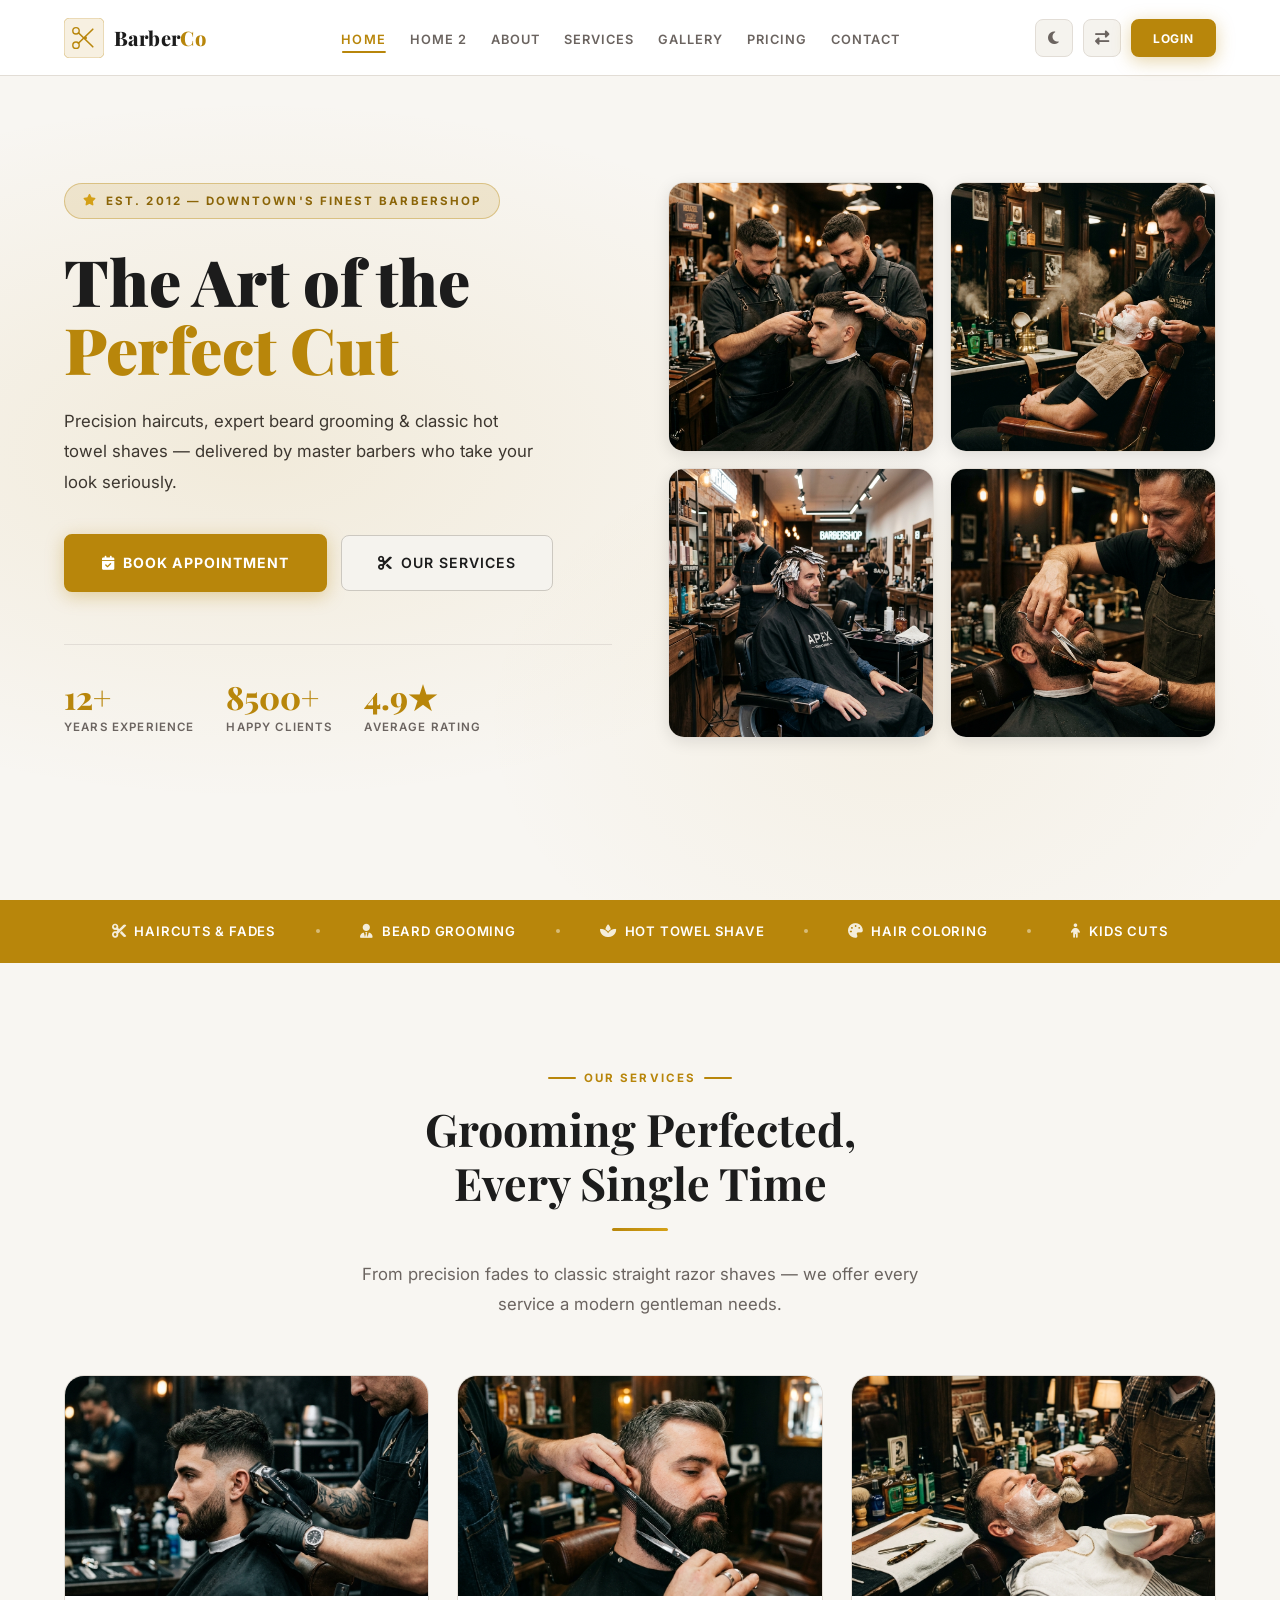
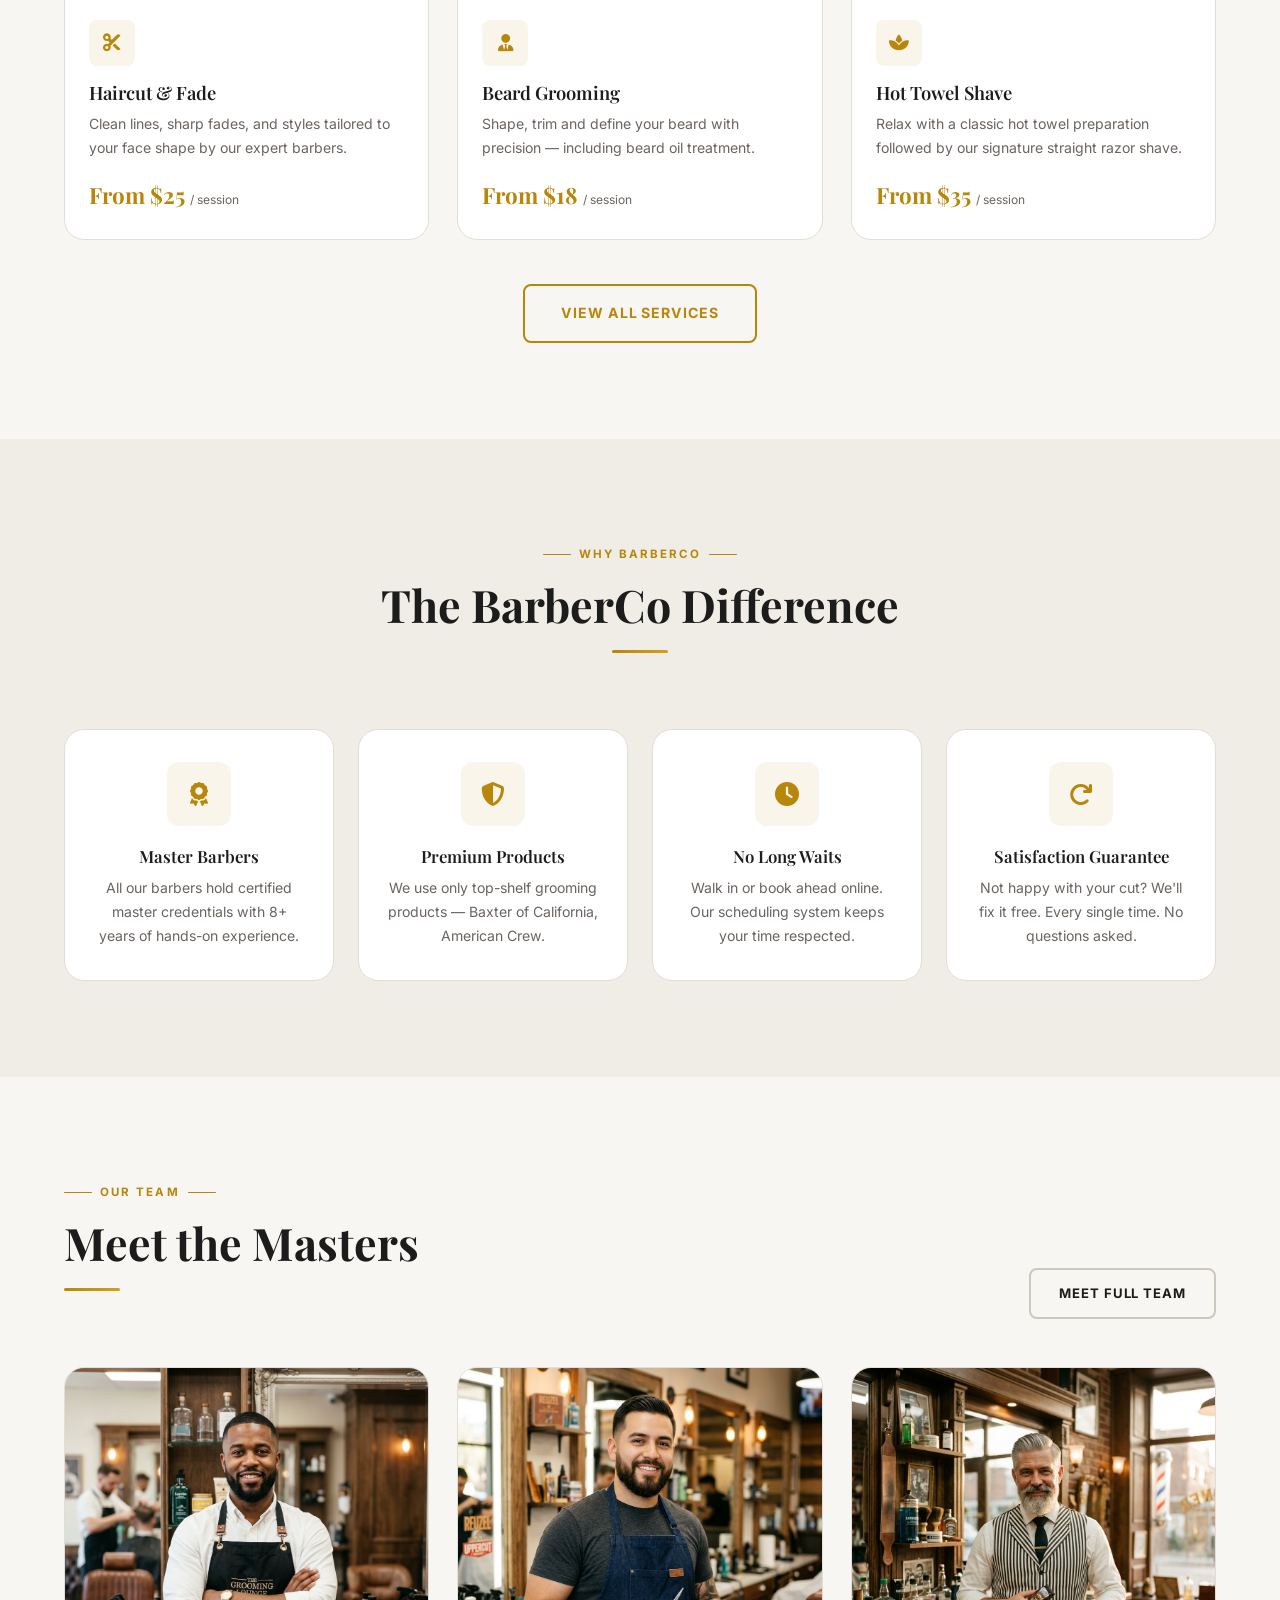
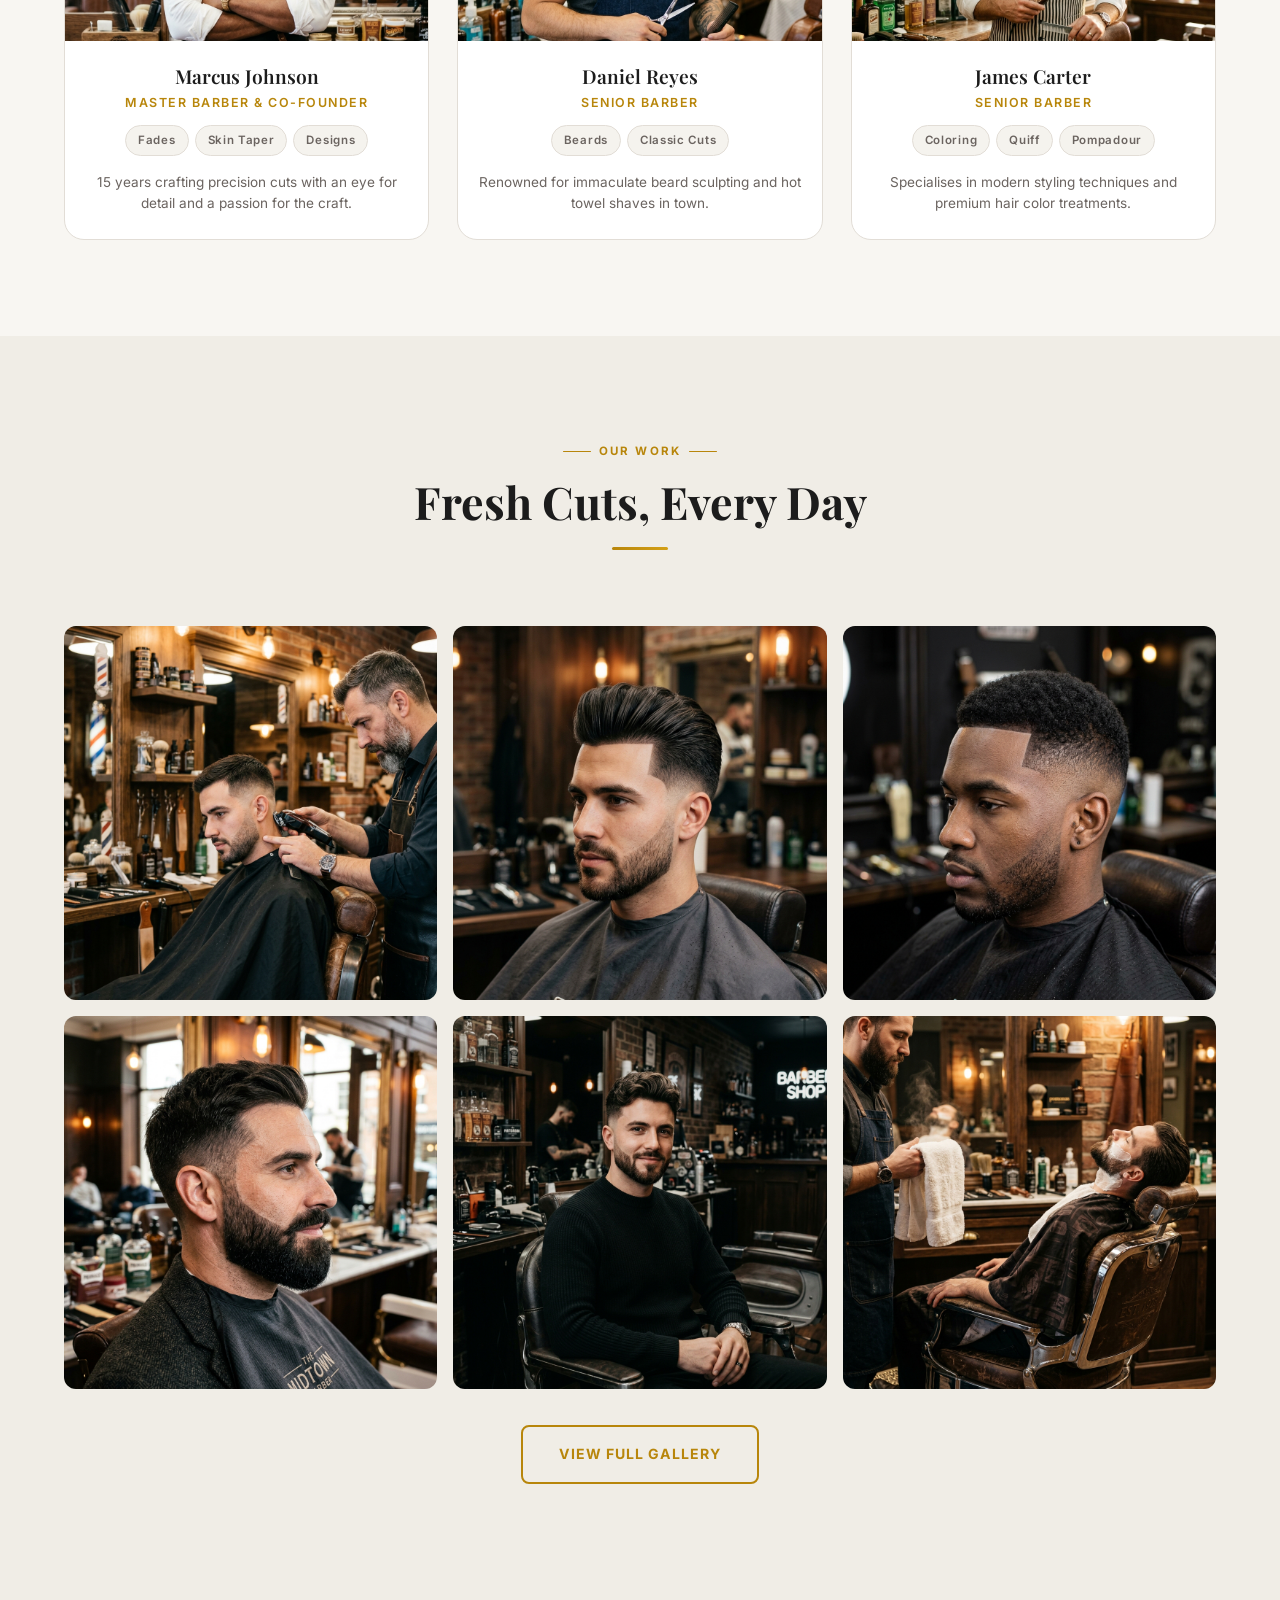
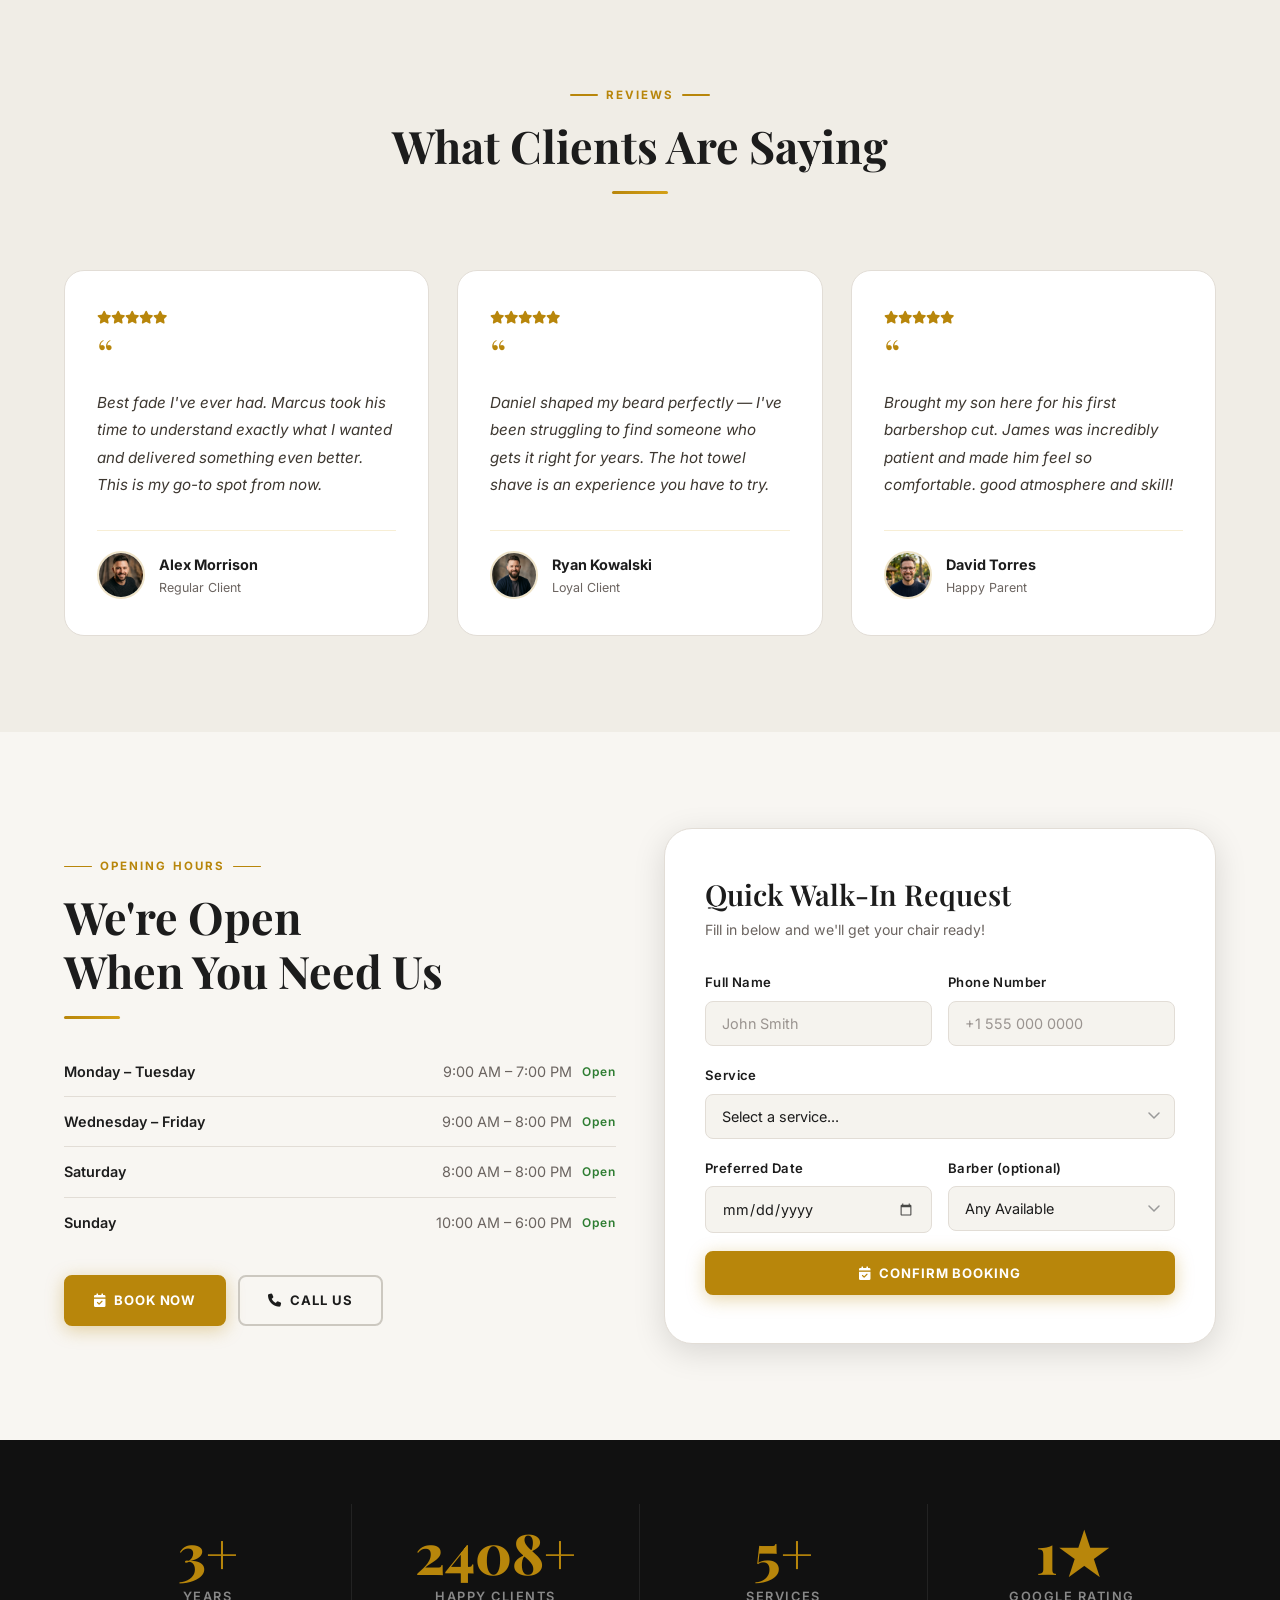
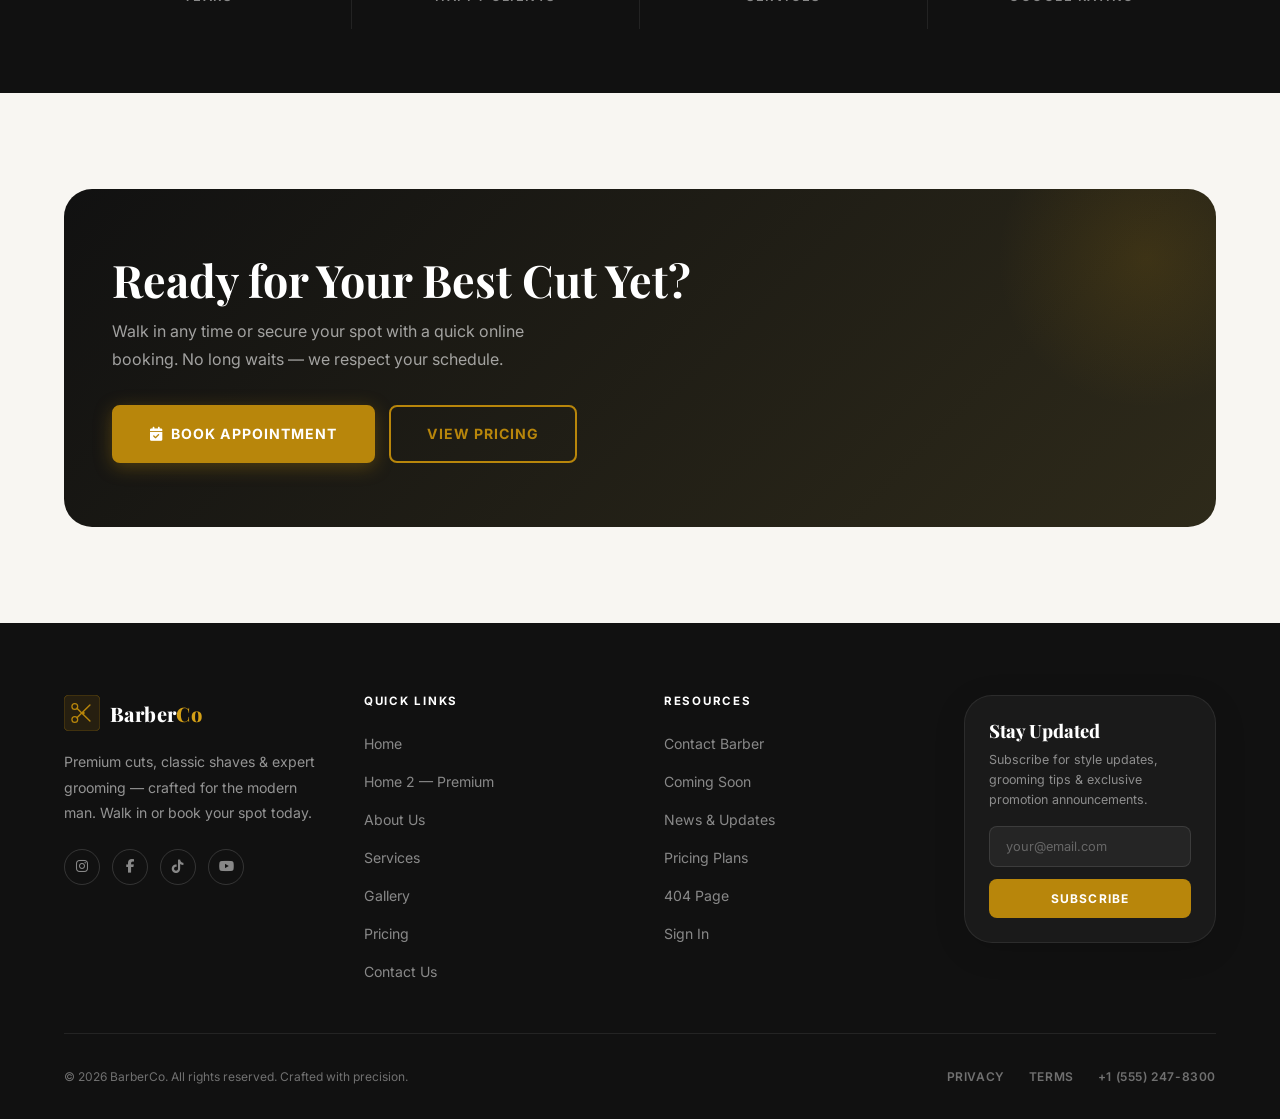
==== commit a7884f81: "fix" ====
--- a/index.html
+++ b/index.html
@@ -16,15 +16,16 @@
             display:flex;
             align-items:center;
             overflow:hidden;
-            background:#0D0D0D;
-        }
-        /* Subtle dark bg texture */
+            background: var(--bg);
+            transition: background 0.3s ease;
+        }
+        /* Subtle light bg texture */
         .hero::before {
             content:'';
             position:absolute;
             inset:0;
-            background: radial-gradient(ellipse 80% 60% at 20% 50%, rgba(184,134,11,0.08) 0%, transparent 60%),
-                        radial-gradient(ellipse 50% 50% at 70% 80%, rgba(184,134,11,0.05) 0%, transparent 60%);
+            background: radial-gradient(ellipse 80% 60% at 20% 50%, rgba(184,134,11,0.10) 0%, transparent 65%),
+                        radial-gradient(ellipse 50% 50% at 70% 80%, rgba(184,134,11,0.06) 0%, transparent 65%);
             z-index:0;
         }
         .hero-inner {
@@ -50,7 +51,7 @@
             gap:8px;
             background:rgba(184,134,11,0.14);
             border:1px solid rgba(184,134,11,0.38);
-            color:#D4A017;
+            color: var(--primary-dark);
             font-size:0.72rem;
             font-weight:700;
             letter-spacing:0.18em;
@@ -62,15 +63,15 @@
         .hero-title {
             font-size:clamp(2.6rem,5vw,4.6rem);
             font-weight:900;
-            color:#FFFFFF;
+            color: var(--text-dark);
             line-height:1.07;
             margin-bottom:22px;
             text-align:left;
         }
-        .hero-title span { color:#D4A017; }
+        .hero-title span { color: var(--primary); }
         .hero-desc {
             font-size:1.05rem;
-            color:rgba(255,255,255,0.65);
+            color: var(--text-body);
             max-width:480px;
             line-height:1.82;
             margin-bottom:36px;
@@ -82,7 +83,7 @@
             gap:32px;
             margin-top:52px;
             padding-top:36px;
-            border-top:1px solid rgba(255,255,255,0.1);
+            border-top:1px solid var(--border);
             flex-wrap:wrap;
             width:100%;
         }
@@ -90,7 +91,7 @@
             font-family:'Playfair Display',serif;
             font-size:2rem;
             font-weight:800;
-            color:#D4A017;
+            color: var(--primary);
             line-height:1;
         }
         .hero-stat-label {
@@ -98,7 +99,7 @@
             font-weight:600;
             letter-spacing:0.1em;
             text-transform:uppercase;
-            color:rgba(255,255,255,0.45);
+            color: var(--text-muted);
             margin-top:4px;
         }
         /* RIGHT — Image Collage (2x2 Grid) */
@@ -116,8 +117,8 @@
             overflow:hidden;
             position:relative;
             height:270px;
-            box-shadow:0 12px 40px rgba(0,0,0,0.55);
-            border:1px solid rgba(255,255,255,0.07);
+            box-shadow: var(--shadow-md);
+            border:1px solid var(--border);
         }
         .hero-col-img img {
             width:100%; height:100%;
@@ -138,7 +139,45 @@
             text-transform:uppercase;
             opacity:0;
             transform:translateY(8px);
-            transition:all 0.3s ease;
+        }
+
+        .hero .btn-secondary {
+            background: var(--surface-alt);
+            color: var(--text-dark);
+            border: 1px solid var(--border-dark);
+            font-weight: 600;
+        }
+        .hero .btn-secondary:hover {
+            background: var(--primary-subtle);
+            border-color: var(--primary);
+            color: var(--primary);
+        }
+
+        /* Dark Mode Hero Overrides */
+        html.dark .hero {
+            background:#0D0D0D;
+        }
+        html.dark .hero::before {
+            background: radial-gradient(ellipse 80% 60% at 20% 50%, rgba(184,134,11,0.08) 0%, transparent 60%),
+                        radial-gradient(ellipse 50% 50% at 70% 80%, rgba(184,134,11,0.05) 0%, transparent 60%);
+        }
+        html.dark .hero-badge { color:#D4A017; }
+        html.dark .hero-title { color:#FFFFFF; }
+        html.dark .hero-title span { color:#D4A017; }
+        html.dark .hero-desc { color:rgba(255,255,255,0.65); }
+        html.dark .hero-stats { border-top:1px solid rgba(255,255,255,0.1); }
+        html.dark .hero-stat-num { color:#D4A017; }
+        html.dark .hero-stat-label { color:rgba(255,255,255,0.45); }
+        html.dark .hero-col-img { box-shadow:0 12px 40px rgba(0,0,0,0.55); border:1px solid rgba(255,255,255,0.07); }
+        html.dark .hero .btn-secondary {
+            background: rgba(255,255,255,0.06);
+            color: #FFFFFF;
+            border: 1px solid rgba(255,255,255,0.25);
+        }
+        html.dark .hero .btn-secondary:hover {
+            background: rgba(184,134,11,0.2);
+            border-color: #D4A017;
+            color: #D4A017;
         }
         .hero-col-img:hover .hci-label { opacity:1; transform:translateY(0); }
         /* Gold accent border on first image */
@@ -161,7 +200,7 @@
         }
         /* Responsive */
         @media(max-width:1024px) {
-            .hero-inner { grid-template-columns:1fr; gap:40px; padding:80px 0 60px; }
+            .hero-inner { grid-template-columns:1fr; gap:40px; padding:calc(var(--nav-height) + 36px) 0 60px; }
             .hero-left { align-items:center; text-align:center; }
             .hero-title { text-align:center; }
             .hero-desc { text-align:center; margin-left:auto; margin-right:auto; }
@@ -171,6 +210,7 @@
             .hero-col-img { height:260px; }
         }
         @media(max-width:480px) {
+            .hero-inner { padding:calc(var(--nav-height) + 28px) 0 48px; }
             .hero-right { grid-template-columns:1fr; max-width:340px; }
             .hero-col-img { height:240px; }
         }
@@ -293,7 +333,7 @@
                     <a href="contact.html#booking" class="btn btn-primary btn-lg" id="hero-book-btn">
                         <i class="fas fa-calendar-check"></i> Book Appointment
                     </a>
-                    <a href="services.html" class="btn btn-secondary btn-lg" id="hero-services-btn" style="border-color:rgba(255,255,255,0.3);color:#FFFFFF;">
+                    <a href="services.html" class="btn btn-secondary btn-lg" id="hero-services-btn">
                         <i class="fas fa-scissors"></i> Our Services
                     </a>
                 </div>
--- a/style.css
+++ b/style.css
@@ -419,7 +419,9 @@
     border-radius:3px;
     margin: 18px 0 28px;
 }
-.text-center .gold-divider { margin: 18px auto 28px; }
+.text-center .gold-divider,
+[style*="text-align:center"] .gold-divider,
+[style*="text-align: center"] .gold-divider { margin: 18px auto 28px; }
 
 /* ============================================================
    CARDS
@@ -467,7 +469,7 @@
 .page-banner {
     position:relative;
     min-height:340px;
-    padding: 64px 0;
+    padding: calc(var(--nav-height) + 54px) 24px 54px;
     display:flex;
     align-items:center;
     justify-content:center;
@@ -511,7 +513,18 @@
     margin-left: auto;
     margin-right: auto;
 }
-@media(max-width:768px){ .page-banner { min-height:260px; padding: 48px 0; } }
+@media(max-width:768px){ 
+    .page-banner { 
+        min-height:260px; 
+        padding: calc(var(--nav-height) + 42px) 20px 42px; 
+    } 
+}
+@media(max-width:360px){ 
+    .page-banner { 
+        min-height:240px; 
+        padding: calc(var(--nav-height) + 32px) 16px 32px; 
+    } 
+}
 
 /* ============================================================
    FOOTER
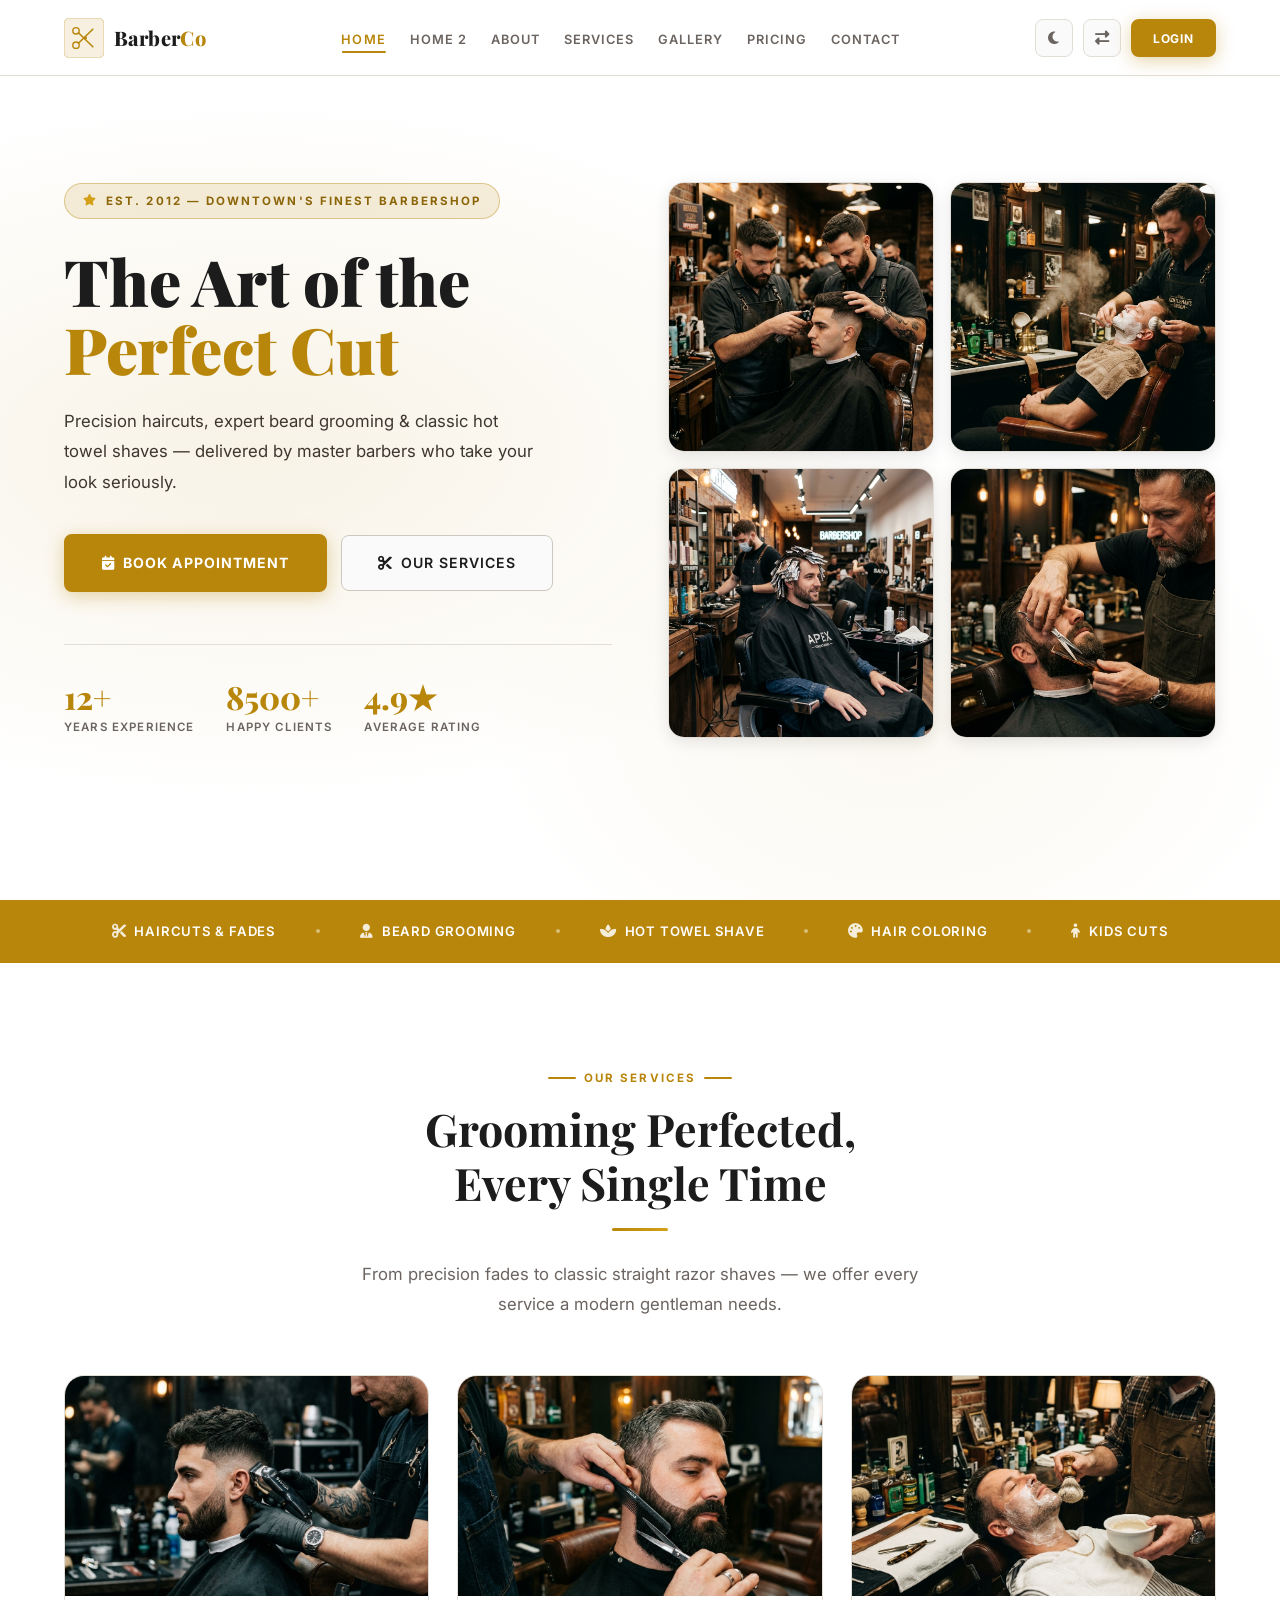
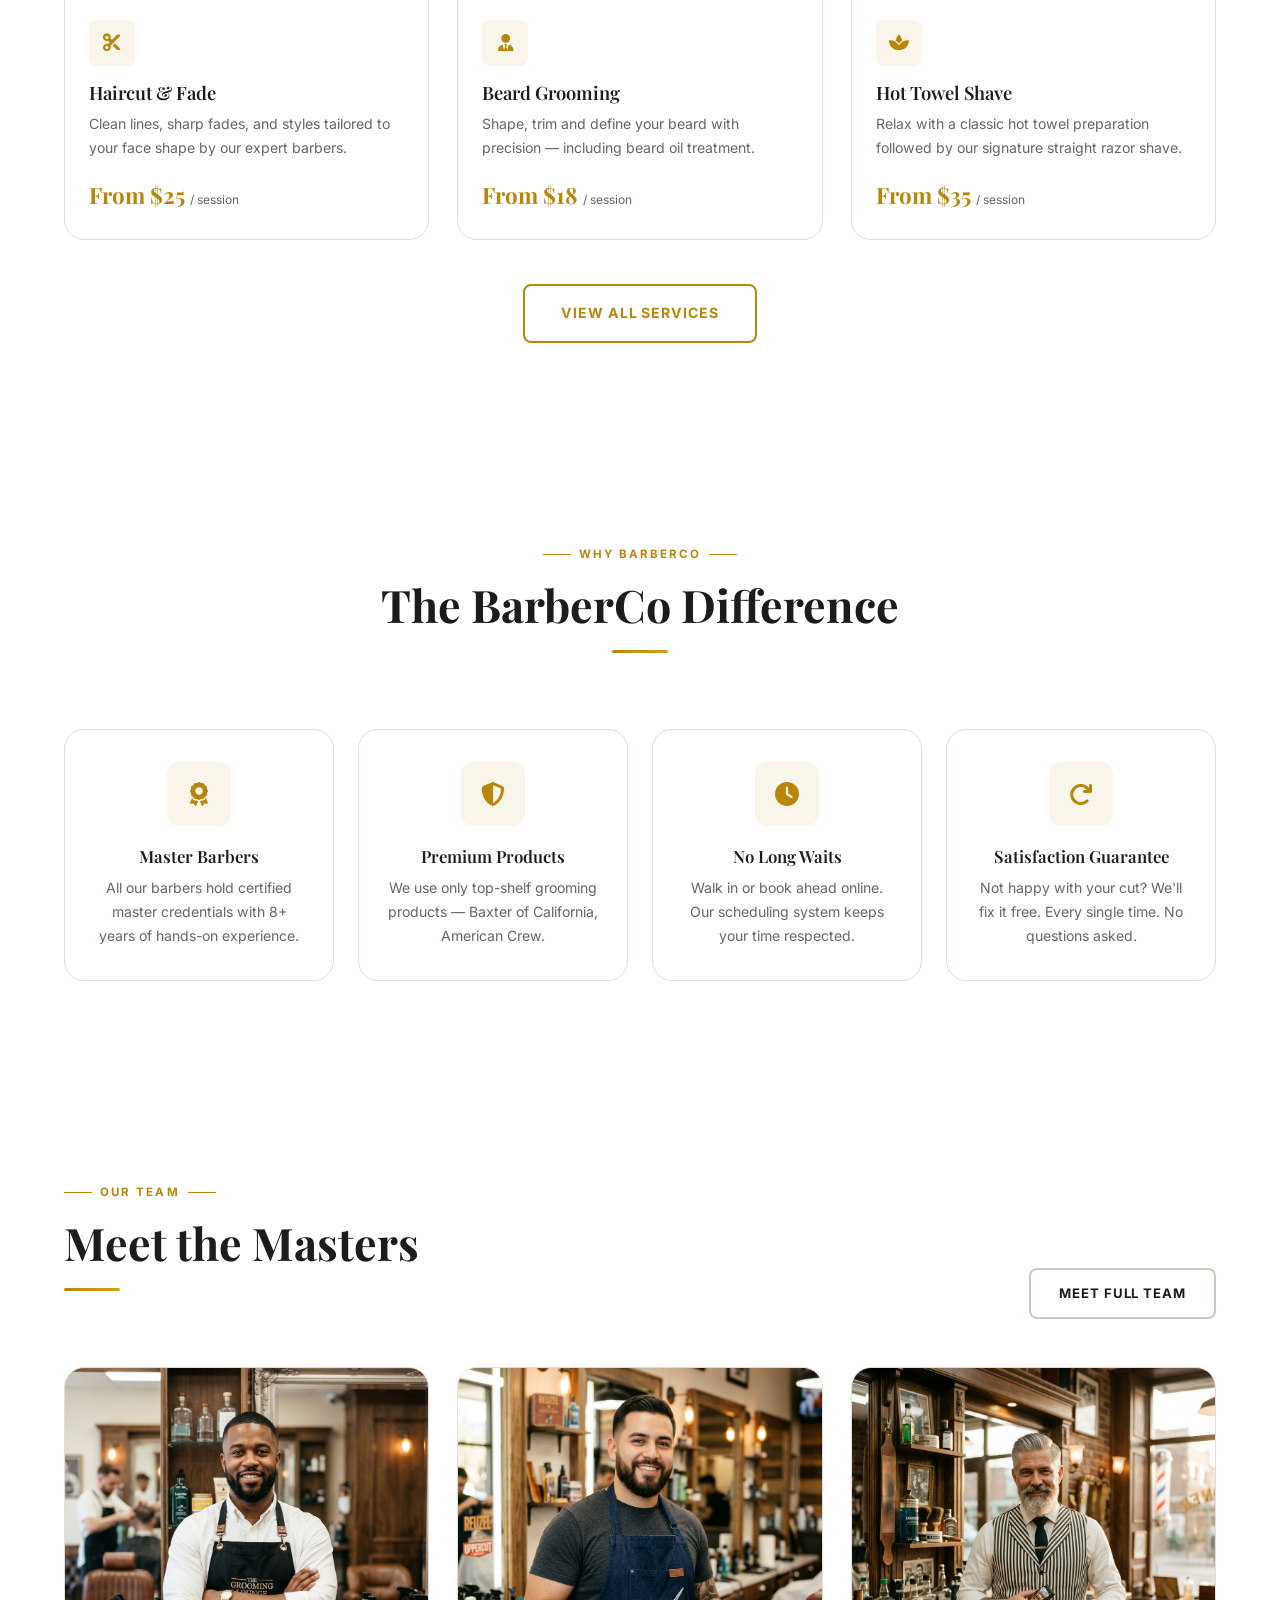
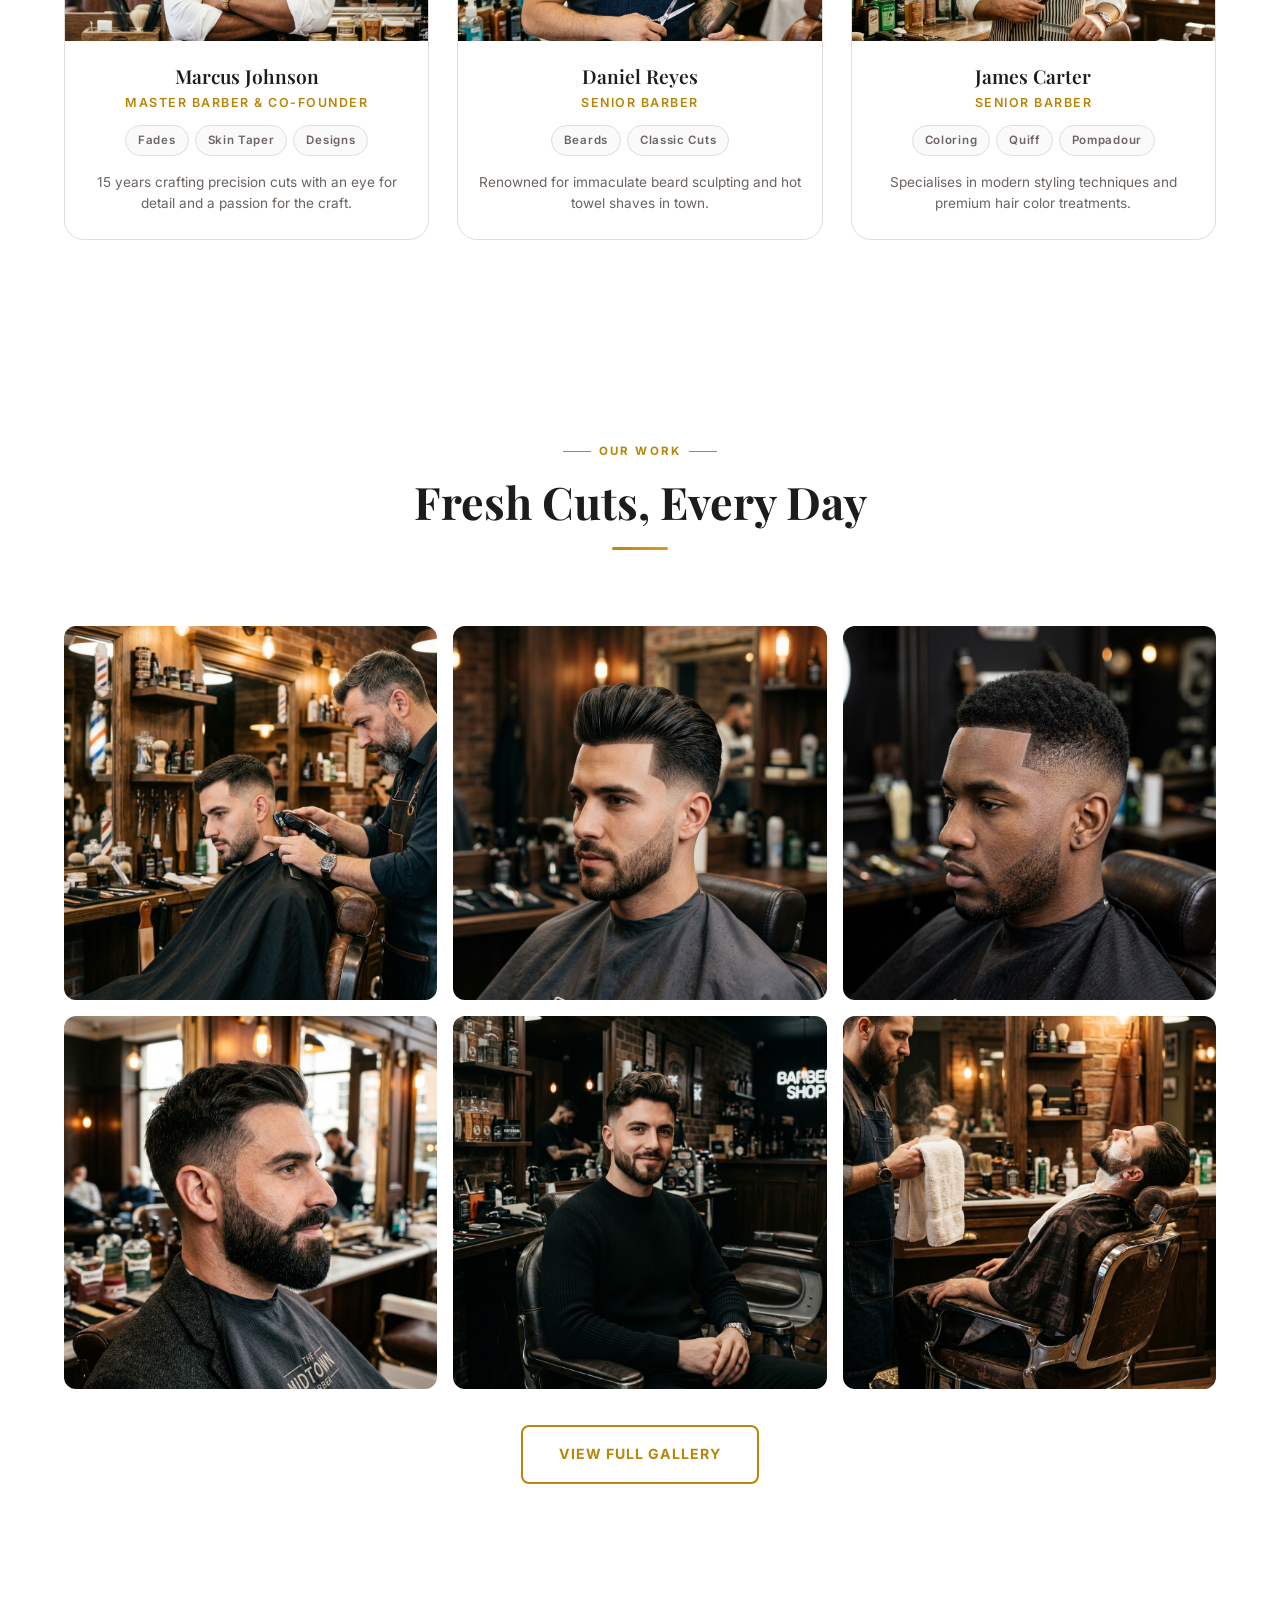
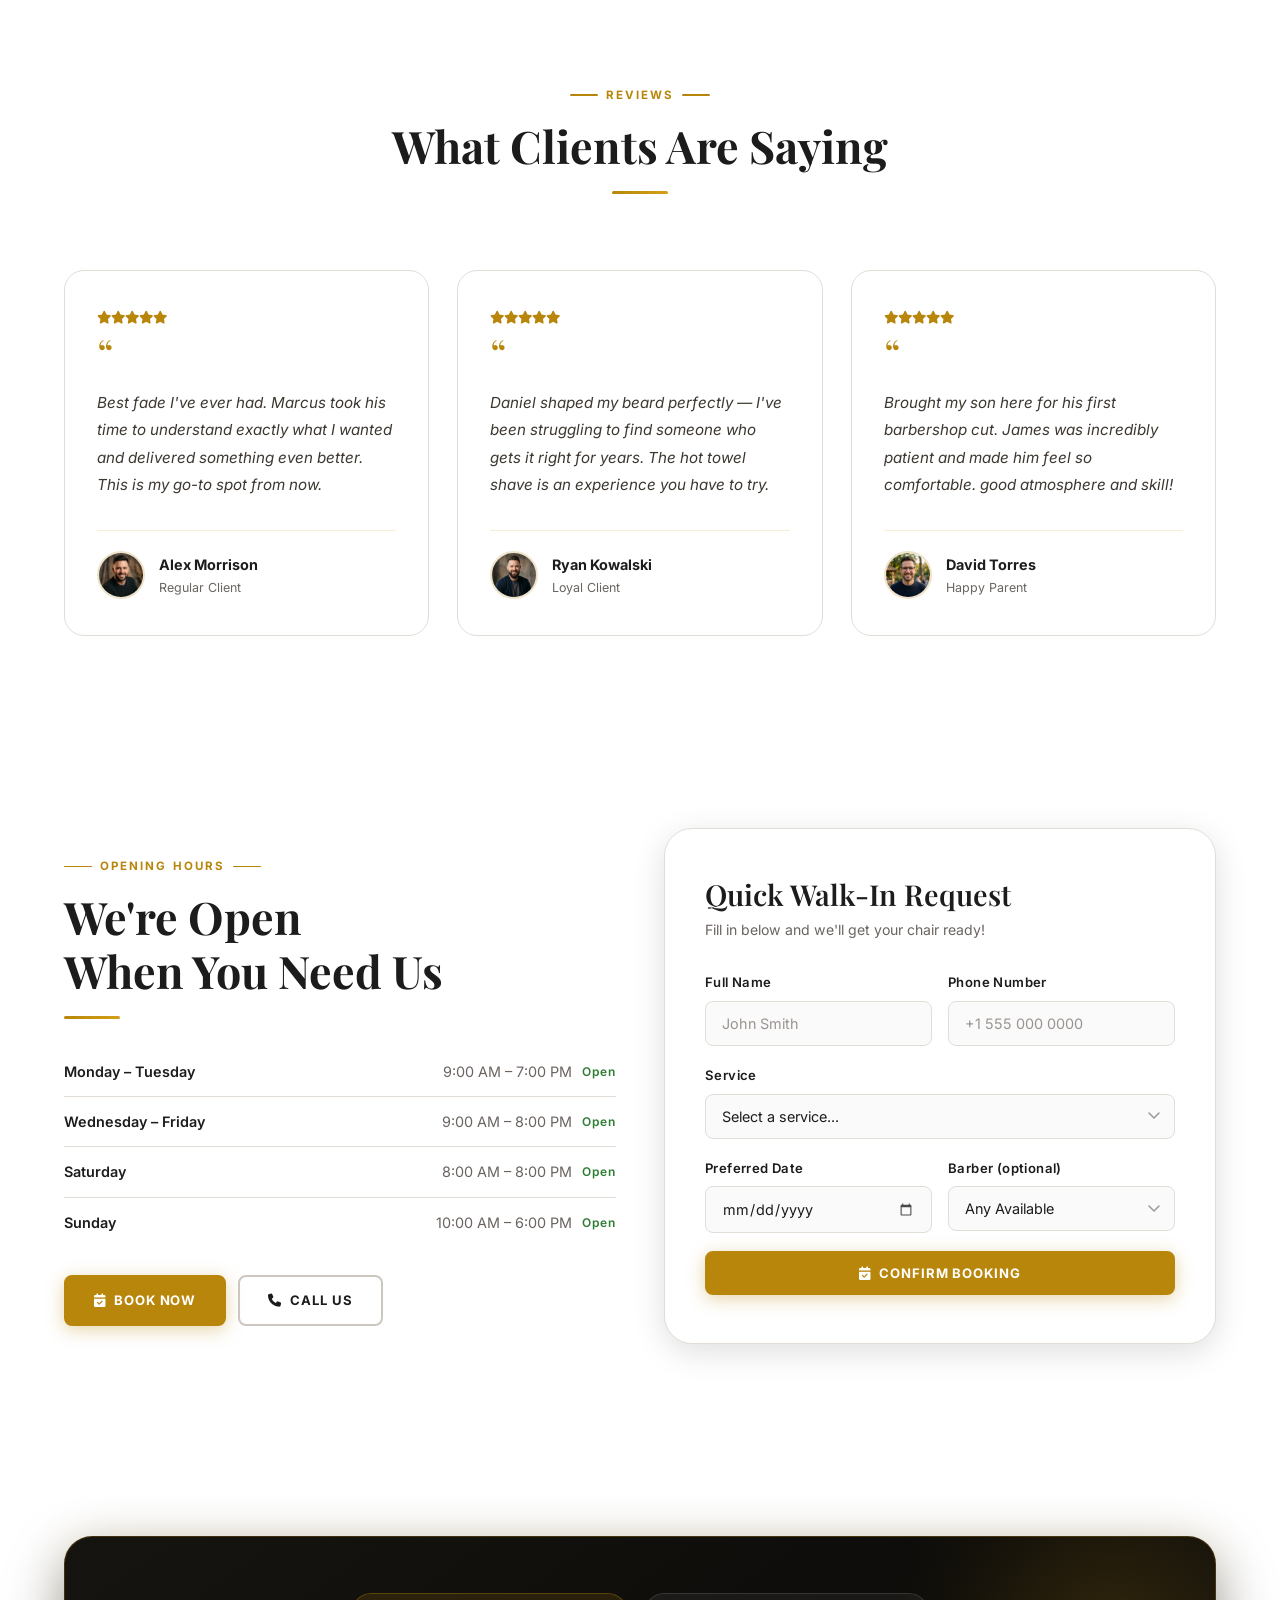
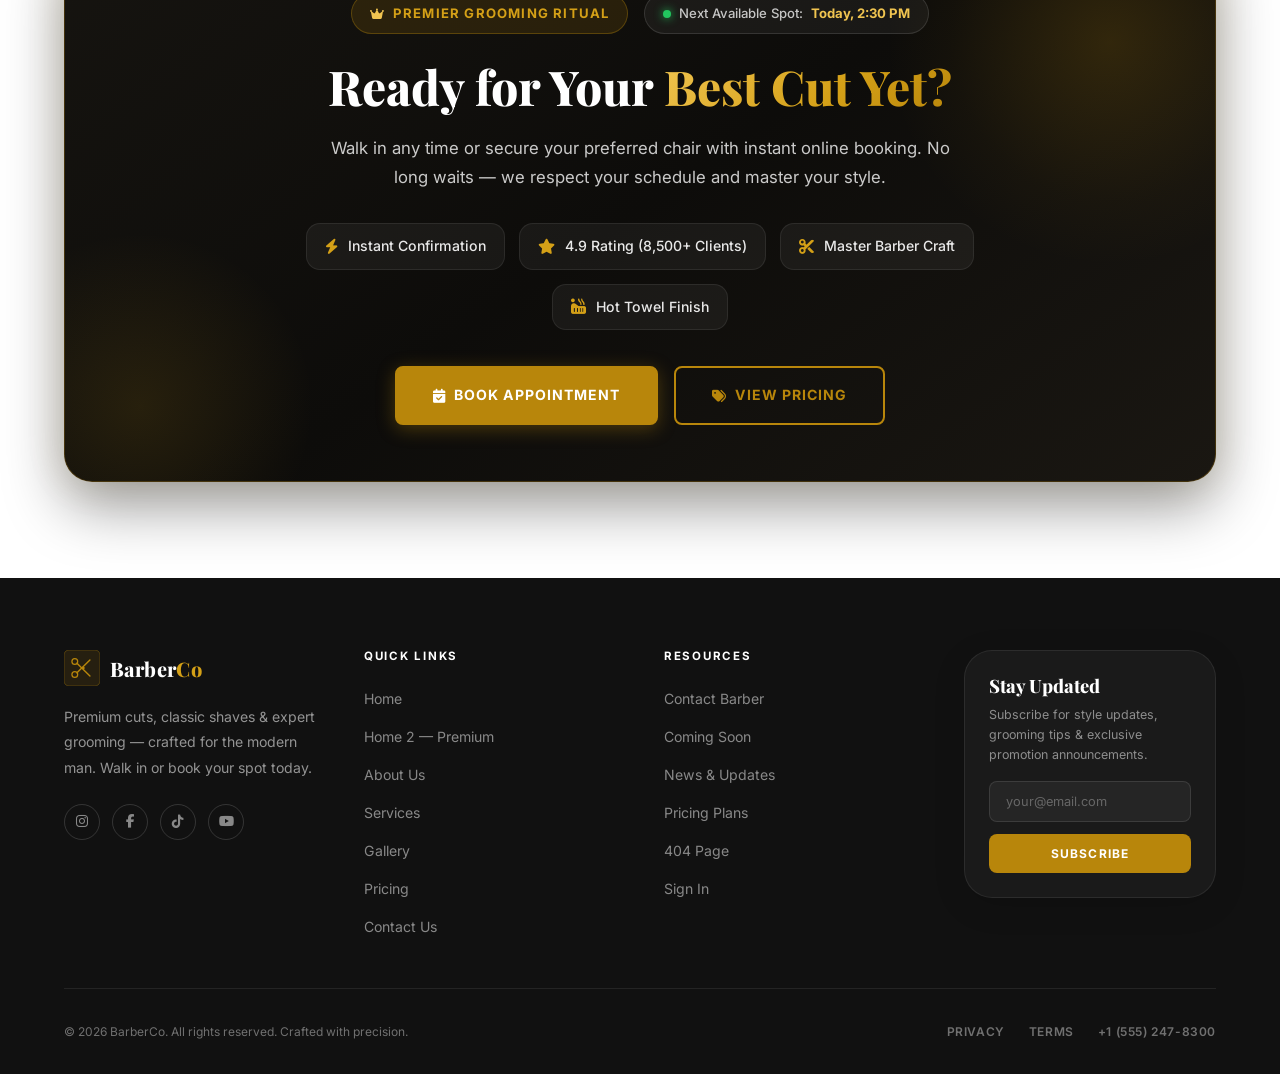
==== commit 1cc59fc0: "fix" ====
--- a/index.html
+++ b/index.html
@@ -263,30 +263,176 @@
         .why-title { font-size:1.05rem; margin-bottom:10px; }
         .why-desc { font-size:0.88rem; color:var(--text-muted); line-height:1.7; }
 
-        /* Booking CTA banner */
-        .book-banner {
-            background: linear-gradient(135deg, var(--secondary-dark) 0%, #2E2A1A 100%);
-            border-radius:var(--radius-xl);
-            padding:64px 48px;
-            display:flex;
-            align-items:center;
-            justify-content:space-between;
-            gap:32px;
-            flex-wrap:wrap;
-            position:relative;
-            overflow:hidden;
-        }
-        .book-banner::before {
-            content:'';
-            position:absolute;
-            top:-80px; right:-80px;
-            width:300px; height:300px;
-            border-radius:50%;
-            background:radial-gradient(circle,rgba(184,134,11,0.15) 0%,transparent 70%);
-        }
-        .book-banner-text h2 { color:#FFFFFF; margin-bottom:10px; }
-        .book-banner-text p { color:rgba(255,255,255,0.6); max-width:480px; }
-        @media(max-width:768px){ .book-banner { padding:40px 24px; flex-direction:column; text-align:center; } }
+        /* Redesigned Premium CTA Section (No Image Layout) */
+        .cta-ultimate-wrapper {
+            position: relative;
+            background: linear-gradient(145deg, #161410 0%, #0D0C0A 50%, #1A1712 100%);
+            border: 1px solid rgba(184, 134, 11, 0.3);
+            border-radius: 28px;
+            padding: 56px 40px;
+            overflow: hidden;
+            box-shadow: 0 24px 60px rgba(0, 0, 0, 0.4), 0 0 40px rgba(184, 134, 11, 0.12);
+        }
+        .cta-ultimate-wrapper::before {
+            content: '';
+            position: absolute;
+            top: -120px;
+            right: -120px;
+            width: 450px;
+            height: 450px;
+            background: radial-gradient(circle, rgba(184, 134, 11, 0.2) 0%, rgba(184, 134, 11, 0.04) 50%, transparent 70%);
+            pointer-events: none;
+            z-index: 1;
+        }
+        .cta-ultimate-wrapper::after {
+            content: '';
+            position: absolute;
+            bottom: -100px;
+            left: -100px;
+            width: 350px;
+            height: 350px;
+            background: radial-gradient(circle, rgba(212, 160, 23, 0.12) 0%, transparent 70%);
+            pointer-events: none;
+            z-index: 1;
+        }
+        .cta-ultimate-inner {
+            max-width: 820px;
+            margin: 0 auto;
+            text-align: center;
+            position: relative;
+            z-index: 2;
+        }
+        .cta-top-row {
+            display: flex;
+            align-items: center;
+            justify-content: center;
+            gap: 16px;
+            flex-wrap: wrap;
+            margin-bottom: 24px;
+        }
+        .cta-badge-eyebrow {
+            display: inline-flex;
+            align-items: center;
+            gap: 8px;
+            padding: 8px 18px;
+            background: rgba(184, 134, 11, 0.15);
+            border: 1px solid rgba(184, 134, 11, 0.35);
+            border-radius: 999px;
+            color: #D4A017;
+            font-size: 0.82rem;
+            font-weight: 700;
+            letter-spacing: 1.2px;
+            text-transform: uppercase;
+        }
+        .cta-badge-eyebrow i {
+            font-size: 0.75rem;
+            color: #F0C450;
+            animation: pulseStar 2s infinite ease-in-out;
+        }
+        @keyframes pulseStar {
+            0%, 100% { transform: scale(1); opacity: 0.8; }
+            50% { transform: scale(1.3); opacity: 1; }
+        }
+        .cta-live-pill-inline {
+            display: inline-flex;
+            align-items: center;
+            gap: 8px;
+            padding: 8px 18px;
+            background: rgba(255, 255, 255, 0.05);
+            border: 1px solid rgba(255, 255, 255, 0.12);
+            border-radius: 999px;
+            font-size: 0.82rem;
+        }
+        .live-dot {
+            width: 8px;
+            height: 8px;
+            background: #22C55E;
+            border-radius: 50%;
+            display: inline-block;
+            box-shadow: 0 0 10px #22C55E;
+            animation: pulseGlow 2s infinite;
+        }
+        @keyframes pulseGlow {
+            0% { transform: scale(0.95); box-shadow: 0 0 0 0 rgba(34, 197, 94, 0.7); }
+            70% { transform: scale(1); box-shadow: 0 0 0 8px rgba(34, 197, 94, 0); }
+            100% { transform: scale(0.95); box-shadow: 0 0 0 0 rgba(34, 197, 94, 0); }
+        }
+        .live-status-text {
+            color: rgba(255, 255, 255, 0.75);
+            font-weight: 500;
+        }
+        .live-time-tag {
+            color: #F0C450;
+            font-weight: 700;
+        }
+        .cta-ultimate-title {
+            font-size: clamp(2.2rem, 3.8vw, 3rem);
+            color: #FFFFFF;
+            font-weight: 800;
+            line-height: 1.2;
+            margin-bottom: 18px;
+        }
+        .cta-ultimate-title em {
+            font-style: normal;
+            background: linear-gradient(135deg, #F0C450 0%, #D4A017 60%, #B8860B 100%);
+            -webkit-background-clip: text;
+            -webkit-text-fill-color: transparent;
+        }
+        .cta-ultimate-desc {
+            color: rgba(255, 255, 255, 0.78);
+            font-size: 1.05rem;
+            line-height: 1.7;
+            margin: 0 auto 32px;
+            max-width: 620px;
+        }
+        .cta-features-grid {
+            display: flex;
+            justify-content: center;
+            gap: 14px;
+            flex-wrap: wrap;
+            margin-bottom: 36px;
+        }
+        .cta-feature-pill {
+            display: flex;
+            align-items: center;
+            gap: 10px;
+            padding: 10px 18px;
+            background: rgba(255, 255, 255, 0.05);
+            border: 1px solid rgba(255, 255, 255, 0.08);
+            border-radius: 14px;
+            font-size: 0.88rem;
+            color: rgba(255, 255, 255, 0.9);
+            font-weight: 500;
+            transition: var(--transition);
+        }
+        .cta-feature-pill:hover {
+            background: rgba(184, 134, 11, 0.14);
+            border-color: rgba(184, 134, 11, 0.35);
+            transform: translateY(-2px);
+        }
+        .cta-feature-pill i {
+            color: #D4A017;
+            font-size: 0.95rem;
+        }
+        .cta-actions-row {
+            display: flex;
+            gap: 16px;
+            justify-content: center;
+            flex-wrap: wrap;
+            position: relative;
+            z-index: 2;
+        }
+        @media(max-width: 768px) {
+            .cta-ultimate-wrapper {
+                padding: 40px 20px;
+            }
+            .cta-features-grid {
+                flex-direction: column;
+            }
+            .cta-feature-pill {
+                justify-content: center;
+            }
+        }
 
         /* Testimonials */
         .testimonials-bg { background:var(--bg-alt); }
@@ -694,45 +840,53 @@
     </div>
 </section>
 
-<!-- ========== STATS ========== -->
-<section class="section-sm" style="background:var(--secondary-dark);">
-    <div class="container">
-        <div class="stats-grid-4">
-            <div class="stat-block aos delay-1" style="border-right:1px solid rgba(255,255,255,0.08);">
-                <div class="stat-number" data-counter data-target="12" data-suffix="+">0+</div>
-                <div class="stat-label" style="color:rgba(255,255,255,0.5);">Years </div>
-            </div>
-            <div class="stat-block aos delay-2" style="border-right:1px solid rgba(255,255,255,0.08);">
-                <div class="stat-number" data-counter data-target="8500" data-suffix="+">0+</div>
-                <div class="stat-label" style="color:rgba(255,255,255,0.5);">Happy Clients</div>
-            </div>
-            <div class="stat-block aos delay-3" style="border-right:1px solid rgba(255,255,255,0.08);">
-                <div class="stat-number" data-counter data-target="15" data-suffix="+">0+</div>
-                <div class="stat-label" style="color:rgba(255,255,255,0.5);">Services</div>
-            </div>
-            <div class="stat-block aos delay-4">
-                <div class="stat-number" data-counter data-target="5" data-suffix="★">0★</div>
-                <div class="stat-label" style="color:rgba(255,255,255,0.5);">Google Rating</div>
-            </div>
-        </div>
-    </div>
-</section>
-
 <!-- ========== BOOKING CTA BANNER ========== -->
 <section class="section">
     <div class="container">
-        <div class="book-banner aos">
-            <div class="book-banner-text">
-                <h2>Ready for Your Best Cut Yet?</h2>
-                <p>Walk in any time or secure your spot with a quick online booking. No long waits — we respect your schedule.</p>
-            </div>
-            <div style="display:flex;gap:14px;flex-wrap:wrap;position:relative;z-index:2;">
-                <a href="contact.html#booking" class="btn btn-primary btn-lg" id="cta-book-appointment">
-                    <i class="fas fa-calendar-check"></i> Book Appointment
-                </a>
-                <a href="pricing.html" class="btn btn-outline-gold btn-lg" id="cta-view-pricing">
-                    View Pricing
-                </a>
+        <div class="cta-ultimate-wrapper aos">
+            <div class="cta-ultimate-inner">
+                <div class="cta-top-row">
+                    <div class="cta-badge-eyebrow">
+                        <i class="fas fa-crown"></i> Premier Grooming Ritual
+                    </div>
+                    <div class="cta-live-pill-inline">
+                        <span class="live-dot"></span>
+                        <span class="live-status-text">Next Available Spot:</span>
+                        <span class="live-time-tag">Today, 2:30 PM</span>
+                    </div>
+                </div>
+
+                <h2 class="cta-ultimate-title">
+                    Ready for Your <em>Best Cut Yet?</em>
+                </h2>
+                
+                <p class="cta-ultimate-desc">
+                    Walk in any time or secure your preferred chair with instant online booking. No long waits — we respect your schedule and master your style.
+                </p>
+                
+                <div class="cta-features-grid">
+                    <div class="cta-feature-pill">
+                        <i class="fas fa-bolt"></i> Instant Confirmation
+                    </div>
+                    <div class="cta-feature-pill">
+                        <i class="fas fa-star"></i> 4.9 Rating (8,500+ Clients)
+                    </div>
+                    <div class="cta-feature-pill">
+                        <i class="fas fa-cut"></i> Master Barber Craft
+                    </div>
+                    <div class="cta-feature-pill">
+                        <i class="fas fa-hot-tub-person"></i> Hot Towel Finish
+                    </div>
+                </div>
+
+                <div class="cta-actions-row">
+                    <a href="contact.html#booking" class="btn btn-primary btn-lg" id="cta-book-appointment">
+                        <i class="fas fa-calendar-check"></i> Book Appointment
+                    </a>
+                    <a href="pricing.html" class="btn btn-outline-gold btn-lg" id="cta-view-pricing">
+                        <i class="fas fa-tags"></i> View Pricing
+                    </a>
+                </div>
             </div>
         </div>
     </div>
--- a/style.css
+++ b/style.css
@@ -16,10 +16,10 @@
     --secondary-light: #2E2E2E;
     --secondary-dark:  #111111;
 
-    --bg:              #F8F6F2;
-    --bg-alt:          #F0EDE6;
+    --bg:              #FFFFFF;
+    --bg-alt:          #FFFFFF;
     --surface:         #FFFFFF;
-    --surface-alt:     #F5F3EE;
+    --surface-alt:     #FAFAFA;
     --surface-card:    #FFFFFF;
 
     --text-dark:       #1C1C1C;
